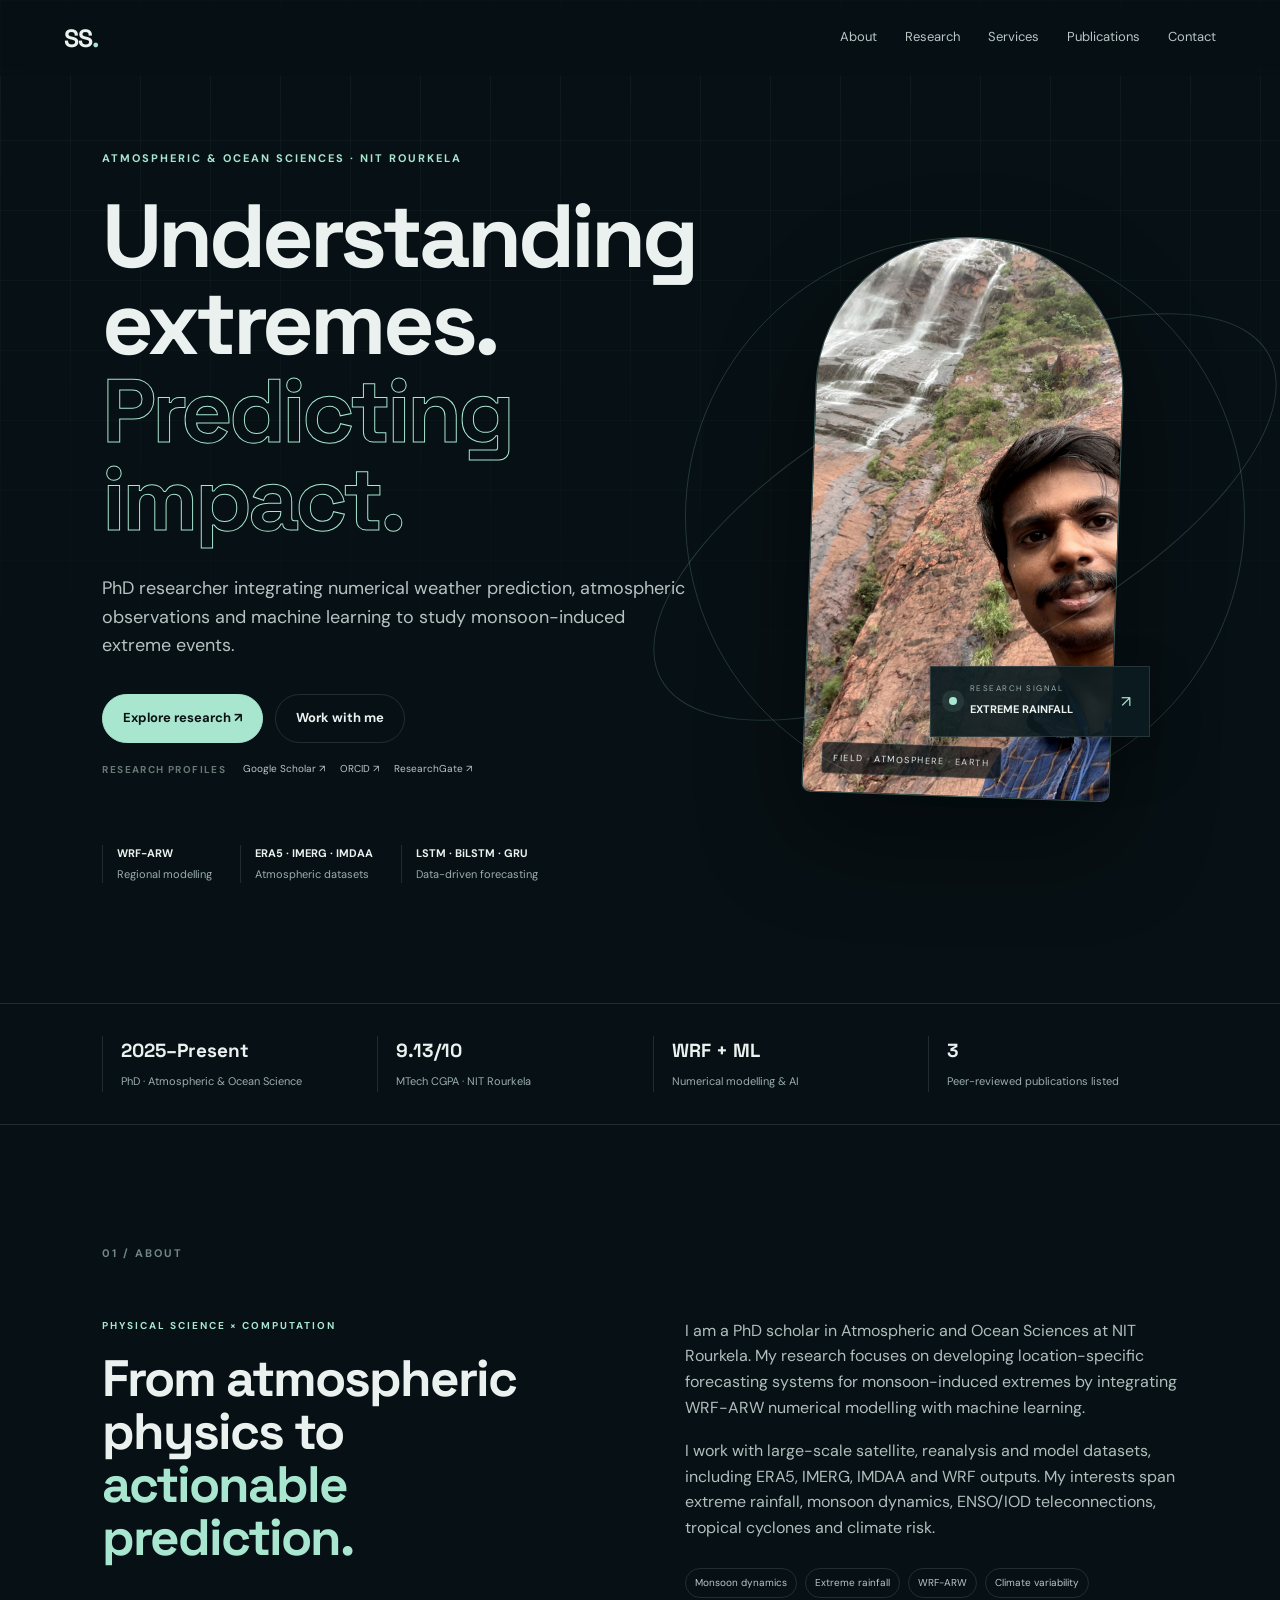
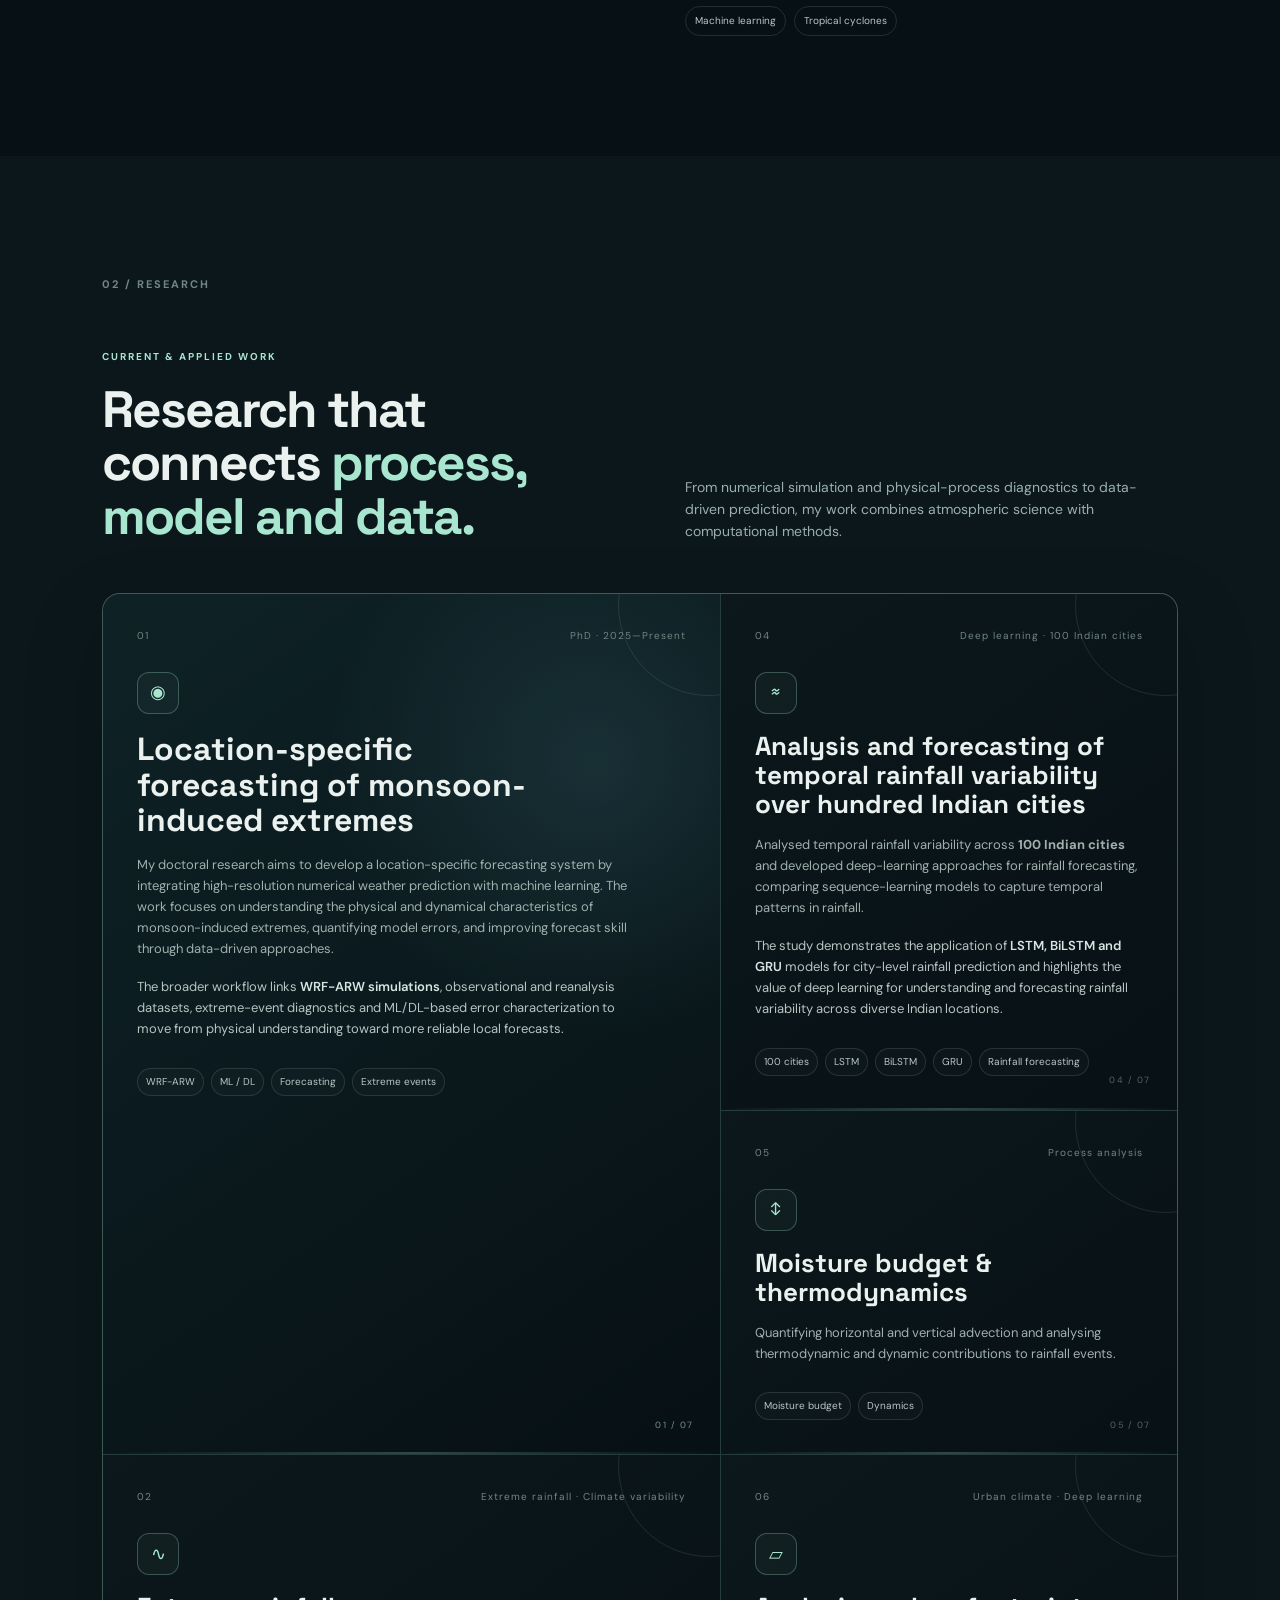
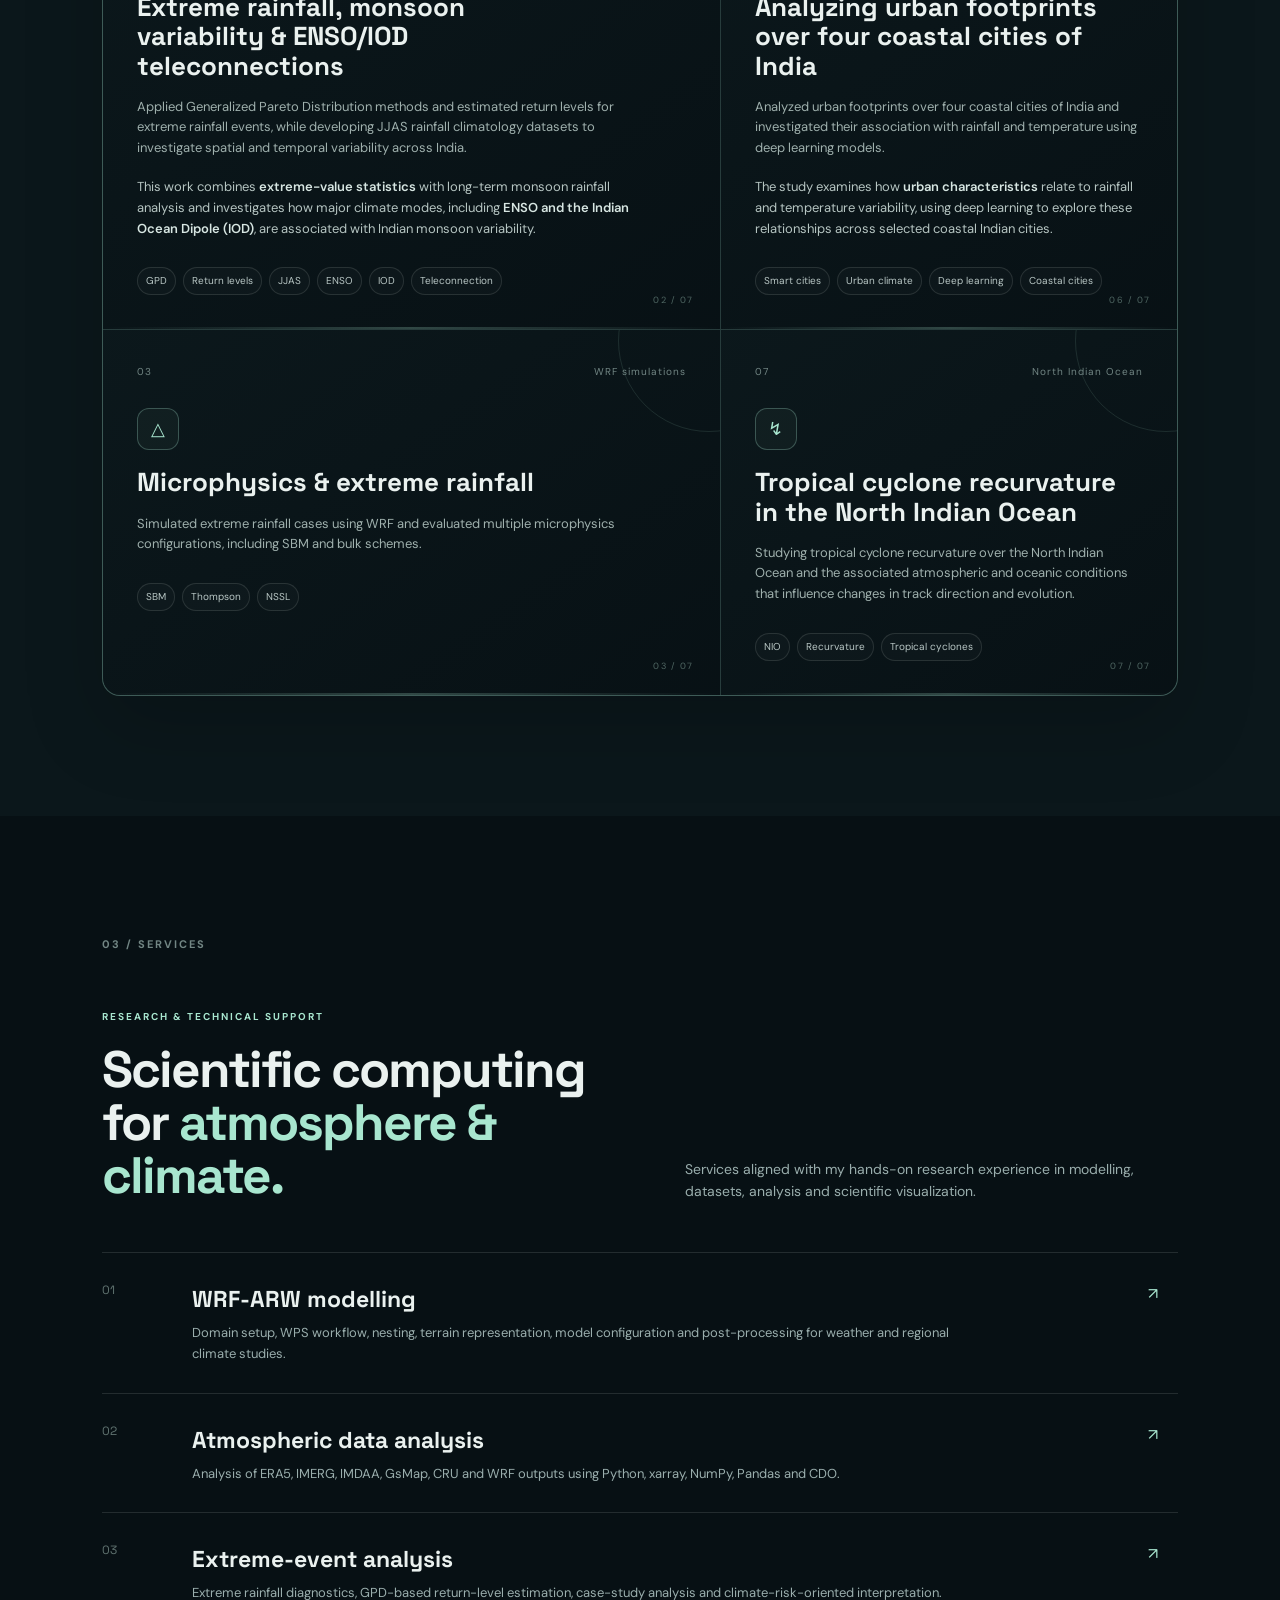
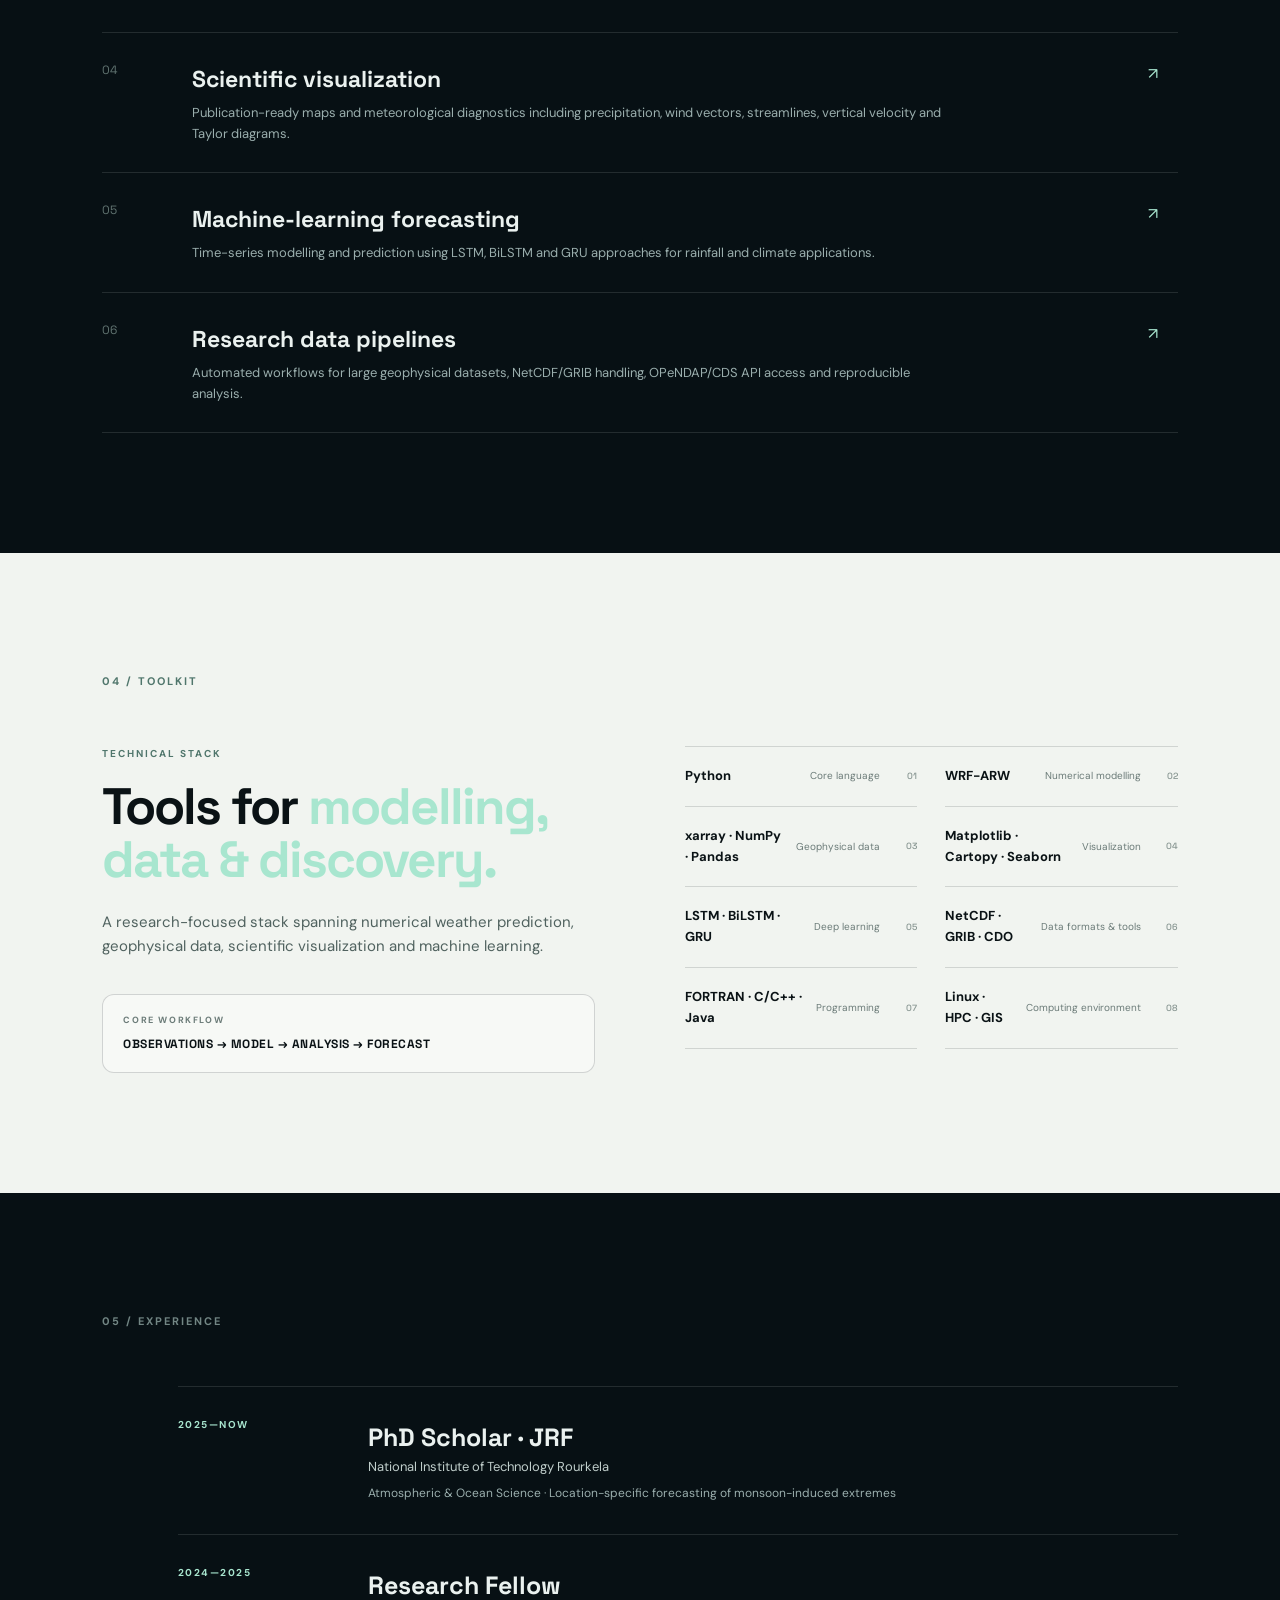
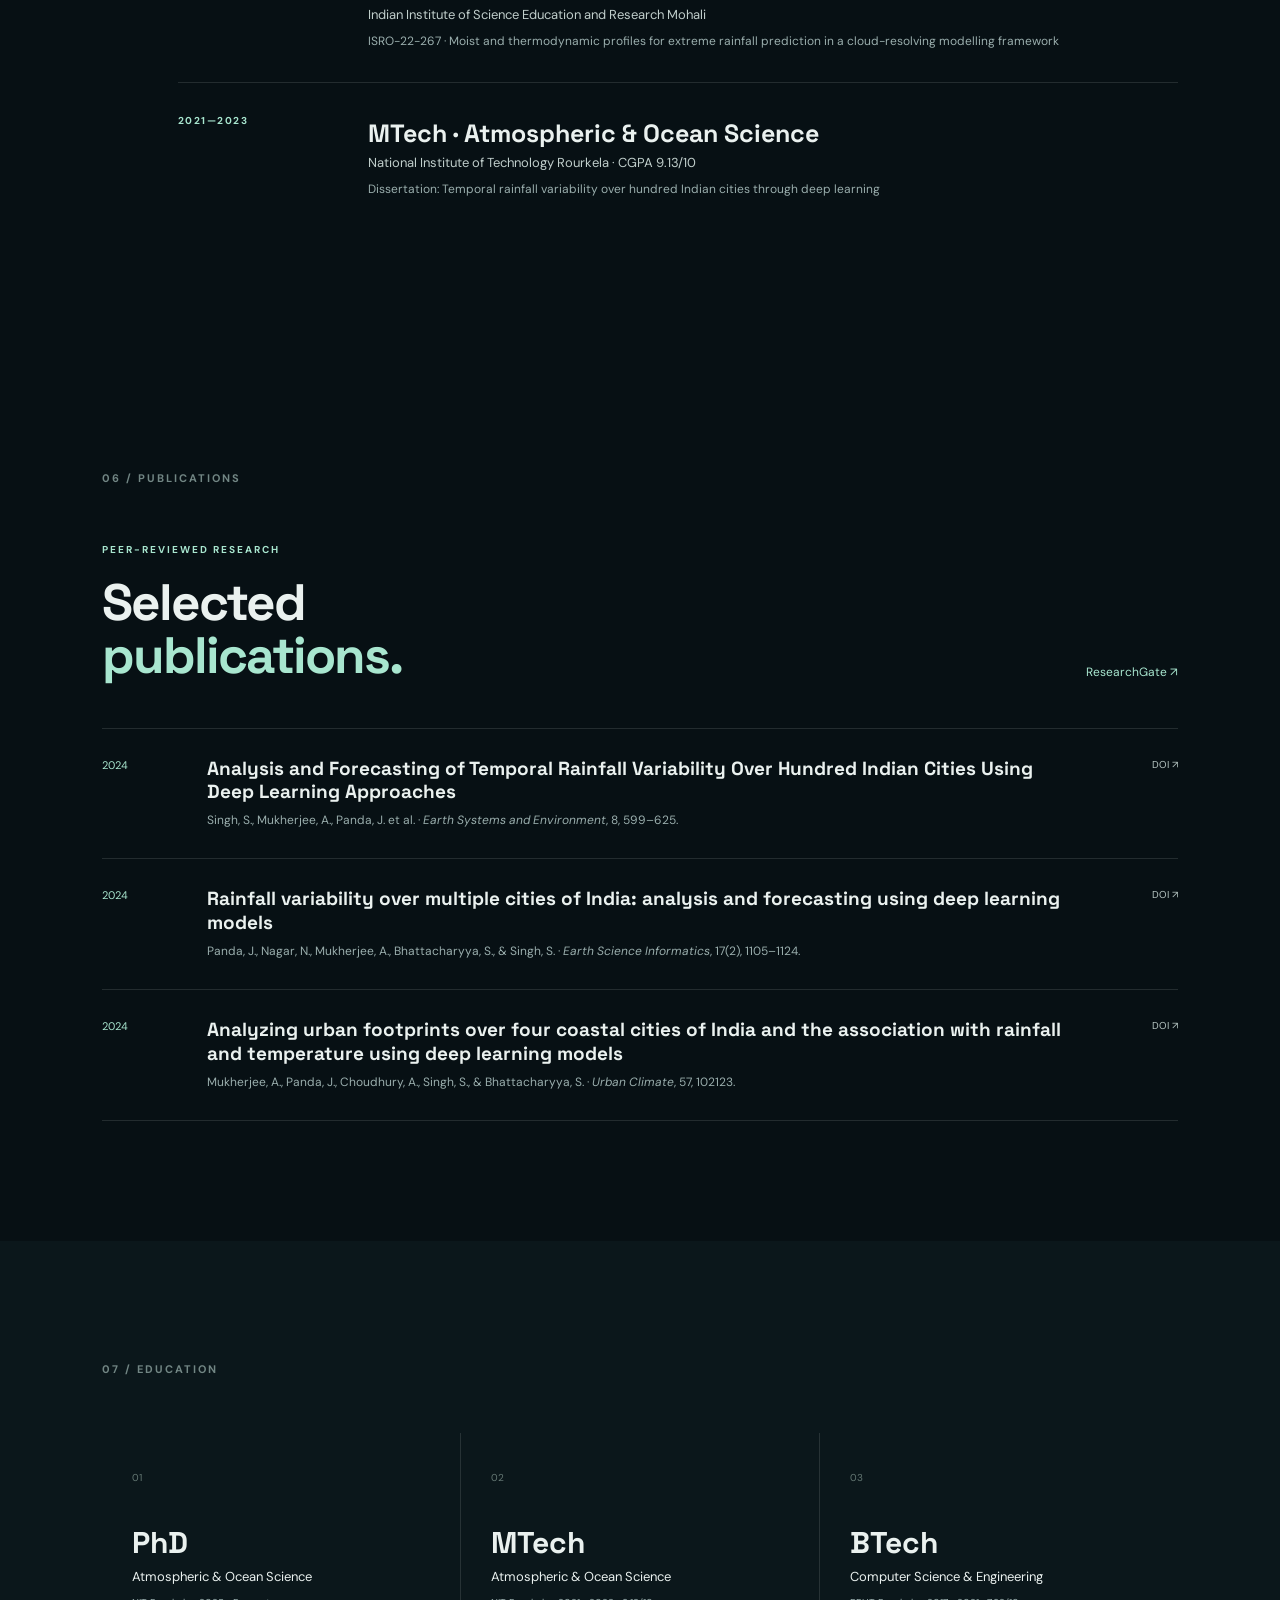
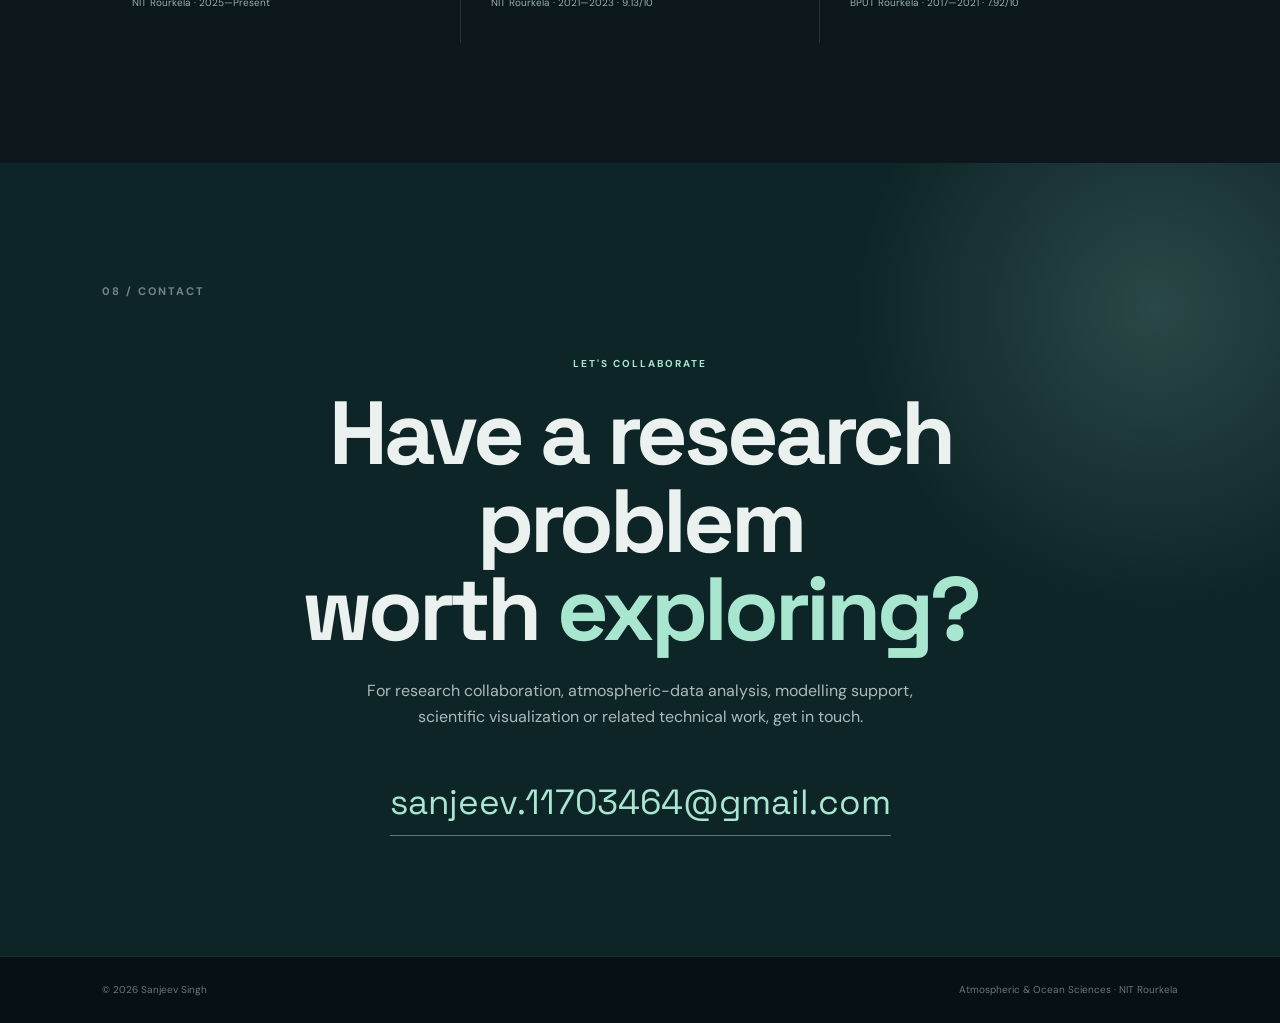
==== index.html @ cd214832 "Merge ENSO/IOD with rainfall research and add city rainfall study" ====
<!DOCTYPE html>
<html lang="en">
<head><meta charset="UTF-8"><meta name="viewport" content="width=device-width, initial-scale=1.0"><meta name="description" content="Sanjeev Singh — Atmospheric & Ocean Sciences researcher working on extreme rainfall, monsoon dynamics, WRF modelling, machine learning and climate risk."><title>Sanjeev Singh | Atmospheric & Ocean Sciences Researcher</title><link rel="preconnect" href="https://fonts.googleapis.com"><link rel="preconnect" href="https://fonts.gstatic.com" crossorigin><link href="https://fonts.googleapis.com/css2?family=DM+Sans:wght@400;500;600;700&family=Space+Grotesk:wght@500;600;700&display=swap" rel="stylesheet"><link rel="stylesheet" href="styles.css"></head>
<body><div class="progress" id="progress"></div><header class="site-header"><a class="brand" href="#home">SS<span>.</span></a><button class="menu-toggle" aria-label="Toggle navigation" aria-expanded="false">☰</button><nav class="nav" id="nav"><a href="#about">About</a><a href="#research">Research</a><a href="#services">Services</a><a href="#publications">Publications</a><a href="#contact">Contact</a></nav></header>
<main>
<section class="hero section" id="home"><div class="hero-grid"></div><div class="hero-copy reveal"><p class="eyebrow">ATMOSPHERIC & OCEAN SCIENCES · NIT ROURKELA</p><h1>Understanding extremes.<br><span>Predicting impact.</span></h1><p class="hero-text">PhD researcher integrating numerical weather prediction, atmospheric observations and machine learning to study monsoon-induced extreme events.</p><div class="hero-actions"><a class="btn primary" href="#research">Explore research <span>↗</span></a><a class="btn ghost" href="#contact">Work with me</a></div><div class="research-profiles"><span>RESEARCH PROFILES</span><a href="https://scholar.google.com/citations?user=5njnkWgAAAAJ&hl=en" target="_blank" rel="noopener">Google Scholar ↗</a><a href="https://orcid.org/0009-0000-6680-6531" target="_blank" rel="noopener">ORCID ↗</a><a href="https://www.researchgate.net/profile/Sanjeev-Singh-92" target="_blank" rel="noopener">ResearchGate ↗</a></div><div class="hero-meta"><div><strong>WRF-ARW</strong><span>Regional modelling</span></div><div><strong>ERA5 · IMERG · IMDAA</strong><span>Atmospheric datasets</span></div><div><strong>LSTM · BiLSTM · GRU</strong><span>Data-driven forecasting</span></div></div></div><div class="hero-visual reveal"><div class="photo-frame"><img src="assets/profile.jpg" alt="Sanjeev Singh outdoors near a waterfall"><div class="photo-tag">FIELD · ATMOSPHERE · EARTH</div></div><div class="orbit orbit-one"></div><div class="orbit orbit-two"></div><div class="weather-card"><span class="pulse"></span><div><small>RESEARCH SIGNAL</small><strong>EXTREME RAINFALL</strong></div><span class="arrow">↗</span></div></div></section>
<section class="stats section reveal" aria-label="Research profile"><div><strong>2025–Present</strong><span>PhD · Atmospheric & Ocean Science</span></div><div><strong>9.13/10</strong><span>MTech CGPA · NIT Rourkela</span></div><div><strong>WRF + ML</strong><span>Numerical modelling & AI</span></div><div><strong>3</strong><span>Peer-reviewed publications listed</span></div></section>
<section class="section about" id="about"><div class="section-label">01 / ABOUT</div><div class="two-col"><div><p class="kicker">PHYSICAL SCIENCE × COMPUTATION</p><h2>From atmospheric physics to <em>actionable prediction.</em></h2></div><div class="about-copy"><p>I am a PhD scholar in Atmospheric and Ocean Sciences at NIT Rourkela. My research focuses on developing location-specific forecasting systems for monsoon-induced extremes by integrating WRF-ARW numerical modelling with machine learning.</p><p>I work with large-scale satellite, reanalysis and model datasets, including ERA5, IMERG, IMDAA and WRF outputs. My interests span extreme rainfall, monsoon dynamics, ENSO/IOD teleconnections, tropical cyclones and climate risk.</p><div class="tag-cloud"><span>Monsoon dynamics</span><span>Extreme rainfall</span><span>WRF-ARW</span><span>Climate variability</span><span>Machine learning</span><span>Tropical cyclones</span></div></div></div></section>
<section class="section research" id="research"><div class="section-label">02 / RESEARCH</div><div class="section-head"><div><p class="kicker">CURRENT & APPLIED WORK</p><h2>Research that connects <em>process, model and data.</em></h2></div><p>From numerical simulation and physical-process diagnostics to data-driven prediction, my work combines atmospheric science with computational methods.</p></div><div class="research-grid">
<article class="research-card featured"><div class="card-top"><span>01</span><span>PhD · 2025—Present</span></div><div class="research-icon">◉</div><h3>Location-specific forecasting of monsoon-induced extremes</h3><p>My doctoral research aims to develop a location-specific forecasting system by integrating high-resolution numerical weather prediction with machine learning. The work focuses on understanding the physical and dynamical characteristics of monsoon-induced extremes, quantifying model errors, and improving forecast skill through data-driven approaches.</p><p class="research-detail">The broader workflow links <strong>WRF-ARW simulations</strong>, observational and reanalysis datasets, extreme-event diagnostics and ML/DL-based error characterization to move from physical understanding toward more reliable local forecasts.</p><div class="card-tags"><span>WRF-ARW</span><span>ML / DL</span><span>Forecasting</span><span>Extreme events</span></div><div class="card-index">01 / 07</div></article>
<article class="research-card"><div class="card-top"><span>02</span><span>Extreme rainfall · Climate variability</span></div><div class="research-icon">∿</div><h3>Extreme rainfall, monsoon variability & ENSO/IOD teleconnections</h3><p>Applied Generalized Pareto Distribution methods and estimated return levels for extreme rainfall events, while developing JJAS rainfall climatology datasets to investigate spatial and temporal variability across India.</p><p class="research-detail">This work combines <strong>extreme-value statistics</strong> with long-term monsoon rainfall analysis and investigates how major climate modes, including <strong>ENSO and the Indian Ocean Dipole (IOD)</strong>, are associated with Indian monsoon variability.</p><div class="card-tags"><span>GPD</span><span>Return levels</span><span>JJAS</span><span>ENSO</span><span>IOD</span><span>Teleconnection</span></div><div class="card-index">02 / 07</div></article>
<article class="research-card"><div class="card-top"><span>03</span><span>WRF simulations</span></div><div class="research-icon">△</div><h3>Microphysics & extreme rainfall</h3><p>Simulated extreme rainfall cases using WRF and evaluated multiple microphysics configurations, including SBM and bulk schemes.</p><div class="card-tags"><span>SBM</span><span>Thompson</span><span>NSSL</span></div><div class="card-index">03 / 07</div></article>
<article class="research-card"><div class="card-top"><span>04</span><span>Deep learning · 100 Indian cities</span></div><div class="research-icon">≈</div><h3>Analysis and forecasting of temporal rainfall variability over hundred Indian cities</h3><p>Analysed temporal rainfall variability across <strong>100 Indian cities</strong> and developed deep-learning approaches for rainfall forecasting, comparing sequence-learning models to capture temporal patterns in rainfall.</p><p class="research-detail">The study demonstrates the application of <strong>LSTM, BiLSTM and GRU</strong> models for city-level rainfall prediction and highlights the value of deep learning for understanding and forecasting rainfall variability across diverse Indian locations.</p><div class="card-tags"><span>100 cities</span><span>LSTM</span><span>BiLSTM</span><span>GRU</span><span>Rainfall forecasting</span></div><div class="card-index">04 / 07</div></article>
<article class="research-card"><div class="card-top"><span>05</span><span>Process analysis</span></div><div class="research-icon">↕</div><h3>Moisture budget & thermodynamics</h3><p>Quantifying horizontal and vertical advection and analysing thermodynamic and dynamic contributions to rainfall events.</p><div class="card-tags"><span>Moisture budget</span><span>Dynamics</span></div><div class="card-index">05 / 07</div></article>
<article class="research-card"><div class="card-top"><span>06</span><span>Urban climate · Deep learning</span></div><div class="research-icon">▱</div><h3>Analyzing urban footprints over four coastal cities of India</h3><p>Analyzed urban footprints over four coastal cities of India and investigated their association with rainfall and temperature using deep learning models.</p><p class="research-detail">The study examines how <strong>urban characteristics</strong> relate to rainfall and temperature variability, using deep learning to explore these relationships across selected coastal Indian cities.</p><div class="card-tags"><span>Smart cities</span><span>Urban climate</span><span>Deep learning</span><span>Coastal cities</span></div><div class="card-index">06 / 07</div></article>
<article class="research-card"><div class="card-top"><span>07</span><span>North Indian Ocean</span></div><div class="research-icon">↯</div><h3>Tropical cyclone recurvature in the North Indian Ocean</h3><p>Studying tropical cyclone recurvature over the North Indian Ocean and the associated atmospheric and oceanic conditions that influence changes in track direction and evolution.</p><div class="card-tags"><span>NIO</span><span>Recurvature</span><span>Tropical cyclones</span></div><div class="card-index">07 / 07</div></article>
</div></section>
<section class="section services" id="services"><div class="section-label">03 / SERVICES</div><div class="section-head"><div><p class="kicker">RESEARCH & TECHNICAL SUPPORT</p><h2>Scientific computing for <em>atmosphere & climate.</em></h2></div><p>Services aligned with my hands-on research experience in modelling, datasets, analysis and scientific visualization.</p></div><div class="service-list"><article><span>01</span><div><h3>WRF-ARW modelling</h3><p>Domain setup, WPS workflow, nesting, terrain representation, model configuration and post-processing for weather and regional climate studies.</p></div><b>↗</b></article><article><span>02</span><div><h3>Atmospheric data analysis</h3><p>Analysis of ERA5, IMERG, IMDAA, GsMap, CRU and WRF outputs using Python, xarray, NumPy, Pandas and CDO.</p></div><b>↗</b></article><article><span>03</span><div><h3>Extreme-event analysis</h3><p>Extreme rainfall diagnostics, GPD-based return-level estimation, case-study analysis and climate-risk-oriented interpretation.</p></div><b>↗</b></article><article><span>04</span><div><h3>Scientific visualization</h3><p>Publication-ready maps and meteorological diagnostics including precipitation, wind vectors, streamlines, vertical velocity and Taylor diagrams.</p></div><b>↗</b></article><article><span>05</span><div><h3>Machine-learning forecasting</h3><p>Time-series modelling and prediction using LSTM, BiLSTM and GRU approaches for rainfall and climate applications.</p></div><b>↗</b></article><article><span>06</span><div><h3>Research data pipelines</h3><p>Automated workflows for large geophysical datasets, NetCDF/GRIB handling, OPeNDAP/CDS API access and reproducible analysis.</p></div><b>↗</b></article></div></section>
<section class="section toolkit"><div class="section-label">04 / TOOLKIT</div><div class="toolkit-grid"><div><p class="kicker">TECHNICAL STACK</p><h2>Tools for <em>modelling, data & discovery.</em></h2><p class="toolkit-intro">A research-focused stack spanning numerical weather prediction, geophysical data, scientific visualization and machine learning.</p><div class="toolkit-note"><span>CORE WORKFLOW</span><strong>OBSERVATIONS → MODEL → ANALYSIS → FORECAST</strong></div></div><div class="skills"><div class="skill"><span>Python</span><small>Core language</small><b>01</b></div><div class="skill"><span>WRF-ARW</span><small>Numerical modelling</small><b>02</b></div><div class="skill"><span>xarray · NumPy · Pandas</span><small>Geophysical data</small><b>03</b></div><div class="skill"><span>Matplotlib · Cartopy · Seaborn</span><small>Visualization</small><b>04</b></div><div class="skill"><span>LSTM · BiLSTM · GRU</span><small>Deep learning</small><b>05</b></div><div class="skill"><span>NetCDF · GRIB · CDO</span><small>Data formats & tools</small><b>06</b></div><div class="skill"><span>FORTRAN · C/C++ · Java</span><small>Programming</small><b>07</b></div><div class="skill"><span>Linux · HPC · GIS</span><small>Computing environment</small><b>08</b></div></div></div></section>
<section class="section experience"><div class="section-label">05 / EXPERIENCE</div><div class="timeline"><div class="timeline-item"><span class="year">2025—NOW</span><div><h3>PhD Scholar · JRF</h3><p>National Institute of Technology Rourkela</p><small>Atmospheric & Ocean Science · Location-specific forecasting of monsoon-induced extremes</small></div></div><div class="timeline-item"><span class="year">2024—2025</span><div><h3>Research Fellow</h3><p>Indian Institute of Science Education and Research Mohali</p><small>ISRO-22-267 · Moist and thermodynamic profiles for extreme rainfall prediction in a cloud-resolving modelling framework</small></div></div><div class="timeline-item"><span class="year">2021—2023</span><div><h3>MTech · Atmospheric & Ocean Science</h3><p>National Institute of Technology Rourkela · CGPA 9.13/10</p><small>Dissertation: Temporal rainfall variability over hundred Indian cities through deep learning</small></div></div></div></section>
<section class="section publications" id="publications"><div class="section-label">06 / PUBLICATIONS</div><div class="pub-head"><div><p class="kicker">PEER-REVIEWED RESEARCH</p><h2>Selected <em>publications.</em></h2></div><a class="text-link" href="https://www.researchgate.net/profile/Sanjeev-Singh-92" target="_blank" rel="noopener">ResearchGate ↗</a></div><div class="pub-list"><article class="pub"><span>2024</span><div><h3>Analysis and Forecasting of Temporal Rainfall Variability Over Hundred Indian Cities Using Deep Learning Approaches</h3><p>Singh, S., Mukherjee, A., Panda, J. et al. · <i>Earth Systems and Environment</i>, 8, 599–625.</p></div><a href="https://doi.org/10.1007/s41748-024-00396-y" target="_blank" rel="noopener">DOI ↗</a></article><article class="pub"><span>2024</span><div><h3>Rainfall variability over multiple cities of India: analysis and forecasting using deep learning models</h3><p>Panda, J., Nagar, N., Mukherjee, A., Bhattacharyya, S., & Singh, S. · <i>Earth Science Informatics</i>, 17(2), 1105–1124.</p></div><a href="https://doi.org/10.1007/s12145-024-01238-1" target="_blank" rel="noopener">DOI ↗</a></article><article class="pub"><span>2024</span><div><h3>Analyzing urban footprints over four coastal cities of India and the association with rainfall and temperature using deep learning models</h3><p>Mukherjee, A., Panda, J., Choudhury, A., Singh, S., & Bhattacharyya, S. · <i>Urban Climate</i>, 57, 102123.</p></div><a href="https://doi.org/10.1016/j.uclim.2024.102123" target="_blank" rel="noopener">DOI ↗</a></article></div></section>
<section class="section education"><div class="section-label">07 / EDUCATION</div><div class="edu-grid"><div><span>01</span><h3>PhD</h3><p>Atmospheric & Ocean Science</p><small>NIT Rourkela · 2025—Present</small></div><div><span>02</span><h3>MTech</h3><p>Atmospheric & Ocean Science</p><small>NIT Rourkela · 2021—2023 · 9.13/10</small></div><div><span>03</span><h3>BTech</h3><p>Computer Science & Engineering</p><small>BPUT Rourkela · 2017—2021 · 7.92/10</small></div></div></section>
<section class="contact section" id="contact"><div class="contact-glow"></div><div class="section-label">08 / CONTACT</div><div class="contact-inner"><p class="kicker">LET'S COLLABORATE</p><h2>Have a research problem<br>worth <em>exploring?</em></h2><p>For research collaboration, atmospheric-data analysis, modelling support, scientific visualization or related technical work, get in touch.</p><a class="email" href="mailto:sanjeev.11703464@gmail.com">sanjeev.11703464@gmail.com</a></div></section>
</main><footer><span>© <span id="year"></span> Sanjeev Singh</span><span>Atmospheric & Ocean Sciences · NIT Rourkela</span></footer><script src="script.js"></script></body></html>
---- styles.css ----
*{box-sizing:border-box;margin:0;padding:0}:root{--bg:#071014;--bg2:#0b171b;--ink:#eaf1ef;--muted:#9aaead;--line:rgba(234,241,239,.12);--accent:#a8e6cf;--accent2:#75c7d7;--paper:#f1f4f0;--dark:#0a1215}html{scroll-behavior:smooth}body{font-family:"DM Sans",sans-serif;background:var(--bg);color:var(--ink);line-height:1.6;overflow-x:hidden}a{color:inherit;text-decoration:none}.progress{position:fixed;z-index:1000;top:0;left:0;height:3px;width:0;background:linear-gradient(90deg,var(--accent),var(--accent2))}.site-header{height:76px;position:fixed;z-index:100;top:0;left:0;right:0;display:flex;align-items:center;justify-content:space-between;padding:0 5vw;border-bottom:1px solid transparent;background:rgba(7,16,20,.6);backdrop-filter:blur(18px)}.brand{font-family:"Space Grotesk";font-weight:700;font-size:25px;letter-spacing:-1px}.brand span{color:var(--accent)}.nav{display:flex;gap:28px;font-size:13px;color:#b9c7c5}.nav a{transition:.2s}.nav a:hover{color:var(--accent)}.menu-toggle{display:none;background:none;border:0;color:var(--ink);font-size:25px}.section{padding:120px 8vw;position:relative}.hero{min-height:100vh;padding-top:150px;display:grid;grid-template-columns:1.05fr .95fr;align-items:center;gap:6vw;overflow:hidden}.hero-grid{position:absolute;inset:0;background-image:linear-gradient(rgba(168,230,207,.05) 1px,transparent 1px),linear-gradient(90deg,rgba(168,230,207,.05) 1px,transparent 1px);background-size:70px 70px;mask-image:linear-gradient(to bottom,black,transparent 85%);pointer-events:none}.hero-copy{position:relative;z-index:2}.eyebrow,.kicker,.section-label{font-size:11px;letter-spacing:2px;font-weight:700;color:var(--accent)}.eyebrow{margin-bottom:25px}.hero h1{font-family:"Space Grotesk";font-size:clamp(50px,7vw,96px);line-height:.98;letter-spacing:-4px;max-width:900px}.hero h1 span{color:transparent;-webkit-text-stroke:1px var(--accent)}.hero-text{font-size:18px;color:#b5c3c1;max-width:650px;margin:30px 0 34px}.hero-actions{display:flex;gap:12px;flex-wrap:wrap}.btn{padding:13px 20px;border:1px solid var(--line);border-radius:999px;font-weight:700;font-size:13px;transition:transform .2s ease,box-shadow .2s ease,border-color .2s ease}.btn.primary{background:var(--accent);color:var(--dark);border-color:var(--accent)}.btn:hover{transform:translateY(-2px)}.btn.primary:hover{box-shadow:0 10px 30px rgba(168,230,207,.18)}.btn.ghost:hover{border-color:var(--accent);color:var(--accent)}.hero-meta{display:flex;gap:28px;margin-top:65px;flex-wrap:wrap}.hero-meta div{border-left:1px solid var(--line);padding-left:14px}.hero-meta strong,.hero-meta span{display:block}.hero-meta strong{font-size:11px}.hero-meta span{font-size:11px;color:var(--muted);margin-top:3px}.hero-visual{position:relative;min-height:600px;display:flex;align-items:center;justify-content:center}.photo-frame{width:min(430px,80%);height:560px;position:relative;overflow:hidden;border-radius:210px 210px 12px 12px;border:1px solid rgba(168,230,207,.35);box-shadow:0 40px 100px rgba(0,0,0,.4);transform:rotate(2deg);transition:transform .5s ease,box-shadow .5s ease}.photo-frame:hover{transform:rotate(0deg) translateY(-6px);box-shadow:0 50px 120px rgba(0,0,0,.5)}.photo-frame img{width:100%;height:100%;object-fit:cover;object-position:55% center;filter:saturate(.82) contrast(1.05)}.photo-tag{position:absolute;bottom:18px;left:18px;background:rgba(7,16,20,.72);border:1px solid rgba(255,255,255,.14);padding:8px 11px;border-radius:4px;font-size:9px;letter-spacing:1.5px}.orbit{position:absolute;border:1px solid rgba(168,230,207,.18);border-radius:50%;pointer-events:none}.orbit-one{width:560px;height:560px}.orbit-two{width:690px;height:280px;transform:rotate(-28deg)}.weather-card{position:absolute;bottom:80px;right:2%;background:rgba(12,28,32,.92);border:1px solid var(--line);padding:15px 18px;display:flex;align-items:center;gap:13px;min-width:220px;box-shadow:0 20px 50px rgba(0,0,0,.3);transition:transform .3s ease,border-color .3s ease}.weather-card:hover{transform:translateY(-4px);border-color:rgba(168,230,207,.35)}.weather-card small{display:block;color:var(--muted);font-size:8px;letter-spacing:1.5px}.weather-card strong{font-size:11px}.arrow{color:var(--accent);margin-left:auto}.pulse{width:8px;height:8px;background:var(--accent);border-radius:50%;box-shadow:0 0 0 7px rgba(168,230,207,.1)}.research-profiles{display:flex;align-items:center;gap:15px;flex-wrap:wrap;margin-top:18px;font-size:10px}.research-profiles>span{color:#657874;letter-spacing:1.4px;font-weight:700;margin-right:2px}.research-profiles a{color:#b9c7c5;border-bottom:1px solid transparent;padding-bottom:2px;transition:color .2s,border-color .2s}.research-profiles a:hover{color:var(--accent);border-color:rgba(168,230,207,.4)}.stats{padding-top:32px;padding-bottom:32px;border-top:1px solid var(--line);border-bottom:1px solid var(--line);display:grid;grid-template-columns:repeat(4,1fr);gap:25px}.stats div{border-left:1px solid var(--line);padding-left:18px}.stats strong{font-family:"Space Grotesk";font-size:19px;display:block}.stats span{font-size:11px;color:var(--muted)}.section-label{margin-bottom:55px;color:#728684}.two-col,.section-head,.toolkit-grid,.pub-head{display:grid;grid-template-columns:1fr 1fr;gap:7vw}.kicker{margin-bottom:18px;font-size:10px}.about h2,.section-head h2,.toolkit h2,.pub-head h2{font-family:"Space Grotesk";font-size:clamp(34px,4vw,58px);line-height:1.04;letter-spacing:-2px}.about h2 em,.section-head h2 em,.toolkit h2 em,.pub-head h2 em,.contact h2 em{font-style:normal;color:var(--accent)}.about-copy{color:#afbfbc;font-size:16px}.about-copy p+p{margin-top:18px}.tag-cloud{display:flex;gap:8px;flex-wrap:wrap;margin-top:28px}.tag-cloud span,.card-tags span{border:1px solid var(--line);padding:6px 9px;border-radius:999px;font-size:10px;color:#b9c7c5}.research{background:var(--bg2)}.section-head{align-items:end;margin-bottom:50px}.section-head>p{color:var(--muted);max-width:470px;font-size:14px}.research-grid{display:grid;grid-template-columns:1.15fr .85fr;grid-template-rows:repeat(4,minmax(300px,auto));grid-auto-flow:column;gap:1px;background:rgba(168,230,207,.18);border:1px solid rgba(168,230,207,.18);border-radius:18px;overflow:hidden;box-shadow:0 30px 80px rgba(0,0,0,.18)}.research-card{position:relative;background:linear-gradient(145deg,rgba(11,23,27,.98),rgba(7,16,20,.98));padding:34px;min-height:300px;overflow:hidden;transition:transform .35s ease,background .35s ease,box-shadow .35s ease}.research-card::before{content:"";position:absolute;width:180px;height:180px;right:-80px;top:-80px;border:1px solid rgba(168,230,207,.12);border-radius:50%;transition:transform .5s ease,border-color .35s ease}.research-card::after{content:"";position:absolute;inset:auto 0 0 0;height:2px;background:linear-gradient(90deg,transparent,var(--accent),transparent);opacity:.25;transition:opacity .35s ease}.research-card:hover{transform:translateY(-6px);background:linear-gradient(145deg,#10262a,#0b191d);box-shadow:0 25px 60px rgba(0,0,0,.28)}.research-card:hover::before{transform:scale(1.45);border-color:rgba(168,230,207,.25)}.research-card:hover::after{opacity:.7}.research-card.featured{grid-row:span 2;min-height:100%;background:radial-gradient(circle at 80% 20%,rgba(117,199,215,.12),transparent 32%),linear-gradient(145deg,#0e2226,#071014)}.card-top{display:flex;justify-content:space-between;color:#728684;font-size:10px;letter-spacing:1px;position:relative;z-index:2}.research-icon{margin-top:28px;width:42px;height:42px;border:1px solid rgba(168,230,207,.28);border-radius:12px;display:grid;place-items:center;color:var(--accent);font-family:"Space Grotesk";font-size:18px;background:rgba(168,230,207,.04);position:relative;z-index:2}.research-card h3{font-family:"Space Grotesk";font-size:26px;line-height:1.12;margin:18px 0 16px;max-width:450px;position:relative;z-index:2}.research-card.featured h3{font-size:32px}.research-card p{color:#9fb0ad;font-size:13px;max-width:500px;position:relative;z-index:2}.research-card .research-detail{margin-top:18px;color:#b6c5c2}.research-card .research-detail strong{color:#d7e6e2;font-weight:600}.card-tags{display:flex;gap:7px;flex-wrap:wrap;margin-top:28px;position:relative;z-index:2}.card-tags span{padding:5px 8px;background:rgba(255,255,255,.02)}.card-index{position:absolute;right:26px;bottom:22px;color:#506763;font-size:9px;letter-spacing:1.5px}.research-card.featured .card-index{color:#6f938b}.service-list{border-top:1px solid var(--line)}.service-list article{display:grid;grid-template-columns:70px 1fr 30px;gap:20px;padding:28px 0;border-bottom:1px solid var(--line);align-items:start;transition:.25s}.service-list article:hover{padding-left:12px}.service-list article>span{font-family:"Space Grotesk";color:#617471;font-size:12px}.service-list h3{font-family:"Space Grotesk";font-size:23px}.service-list p{color:var(--muted);font-size:13px;max-width:760px;margin-top:5px}.service-list b{color:var(--accent);font-weight:400}.toolkit{background:var(--paper);color:var(--dark)}.toolkit .section-label,.toolkit .kicker{color:#50766c}.toolkit-grid{align-items:start}.toolkit-intro{max-width:520px;margin-top:24px;color:#50625f;font-size:15px}.toolkit-note{margin-top:36px;border:1px solid rgba(10,18,21,.16);padding:18px 20px;border-radius:12px;background:rgba(255,255,255,.42);max-width:520px}.toolkit-note span{display:block;color:#6b7b78;font-size:9px;letter-spacing:1.6px;font-weight:700}.toolkit-note strong{display:block;margin-top:7px;font-family:"Space Grotesk";font-size:12px;letter-spacing:.5px}.skills{display:grid;grid-template-columns:1fr 1fr;gap:0 28px;border-top:1px solid rgba(10,18,21,.14)}.skill{position:relative;padding:19px 0;border-bottom:1px solid rgba(10,18,21,.14);display:grid;grid-template-columns:1fr auto 25px;align-items:center;gap:12px;transition:padding .25s ease,background .25s ease}.skill:hover{padding-left:10px;padding-right:6px;background:rgba(10,18,21,.04)}.skill span{font-weight:700;font-size:13px}.skill small{color:#6b7b78;font-size:10px}.skill b{font-family:"Space Grotesk";font-size:9px;color:#879591;font-weight:500;text-align:right}.skill::before{content:"";position:absolute;left:0;bottom:-1px;width:0;height:1px;background:#50766c;transition:width .35s ease}.skill:hover::before{width:55%}.experience{background:var(--bg)}.timeline{max-width:1000px;margin-left:auto}.timeline-item{display:grid;grid-template-columns:160px 1fr;gap:30px;border-top:1px solid var(--line);padding:30px 0}.year{color:var(--accent);font-size:10px;letter-spacing:1.5px;font-weight:700}.timeline-item h3{font-family:"Space Grotesk";font-size:25px}.timeline-item p{font-size:13px;color:#c0cecb}.timeline-item small{display:block;color:var(--muted);font-size:12px;margin-top:7px}.pub-head{align-items:end;margin-bottom:45px}.text-link{justify-self:end;color:var(--accent);font-size:12px}.pub-list{border-top:1px solid var(--line)}.pub{display:grid;grid-template-columns:80px 1fr 70px;gap:25px;padding:28px 0;border-bottom:1px solid var(--line);align-items:start;transition:padding .25s ease,background .25s ease}.pub:hover{padding-left:10px;background:rgba(168,230,207,.025)}.pub>span{color:var(--accent);font-size:11px}.pub h3{font-family:"Space Grotesk";font-size:19px;line-height:1.25}.pub p{font-size:12px;color:var(--muted);margin-top:7px}.pub>a{font-size:10px;color:#b8c7c4;text-align:right}.pub>a:hover{color:var(--accent)}.education{background:var(--bg2)}.edu-grid{display:grid;grid-template-columns:repeat(3,1fr);gap:1px;background:var(--line)}.edu-grid>div{background:var(--bg2);padding:30px;min-height:200px;transition:background .25s ease}.edu-grid>div:hover{background:#102126}.edu-grid span{color:#657874;font-size:10px}.edu-grid h3{font-family:"Space Grotesk";font-size:30px;margin-top:30px}.edu-grid p{font-size:13px}.edu-grid small{color:var(--muted);font-size:10px}.contact{background:#0e2528;min-height:650px;display:flex;flex-direction:column;overflow:hidden}.contact-glow{position:absolute;width:650px;height:650px;border-radius:50%;right:-200px;top:-180px;background:radial-gradient(circle,rgba(168,230,207,.18),transparent 65%);pointer-events:none}.contact-inner{max-width:850px;margin:auto;text-align:center;position:relative}.contact h2{font-family:"Space Grotesk";font-size:clamp(48px,7vw,90px);line-height:.98;letter-spacing:-4px}.contact-inner>p:not(.kicker){color:#aabbb8;max-width:600px;margin:25px auto}.email{display:inline-block;font-family:"Space Grotesk";font-size:clamp(20px,3vw,35px);border-bottom:1px solid rgba(168,230,207,.45);padding-bottom:5px;color:var(--accent);margin-top:20px}footer{padding:25px 8vw;display:flex;justify-content:space-between;border-top:1px solid var(--line);color:#657874;font-size:10px}@media(max-width:900px){.hero{grid-template-columns:1fr;padding-top:120px}.hero-visual{min-height:520px}.research-grid{grid-template-columns:1fr;grid-template-rows:none;grid-auto-flow:row}.research-card.featured{grid-row:span 1}.two-col,.section-head,.toolkit-grid,.pub-head{grid-template-columns:1fr;gap:35px}.stats{grid-template-columns:1fr 1fr}.edu-grid{grid-template-columns:1fr}.skills{grid-template-columns:1fr}.pub{grid-template-columns:60px 1fr}.pub>a{grid-column:2;text-align:left}.nav{display:none}.menu-toggle{display:block}.nav.open{display:flex;position:absolute;top:76px;left:0;right:0;padding:20px 8vw;flex-direction:column;background:rgba(7,16,20,.97);border-bottom:1px solid var(--line)}}@media(max-width:600px){.section{padding:90px 6vw}.hero h1{font-size:48px;letter-spacing:-2.5px}.hero-meta{margin-top:40px;gap:18px}.hero-visual{min-height:430px}.photo-frame{height:420px;width:75%}.orbit-one{width:430px;height:430px}.orbit-two{width:500px;height:220px}.weather-card{bottom:25px;right:0}.stats{grid-template-columns:1fr 1fr;gap:16px}.stats div{padding-left:12px}.research-card{padding:25px}.research-card.featured h3{font-size:27px}.timeline-item{grid-template-columns:1fr;gap:8px}.contact h2{letter-spacing:-2px}footer{flex-direction:column;gap:8px}}
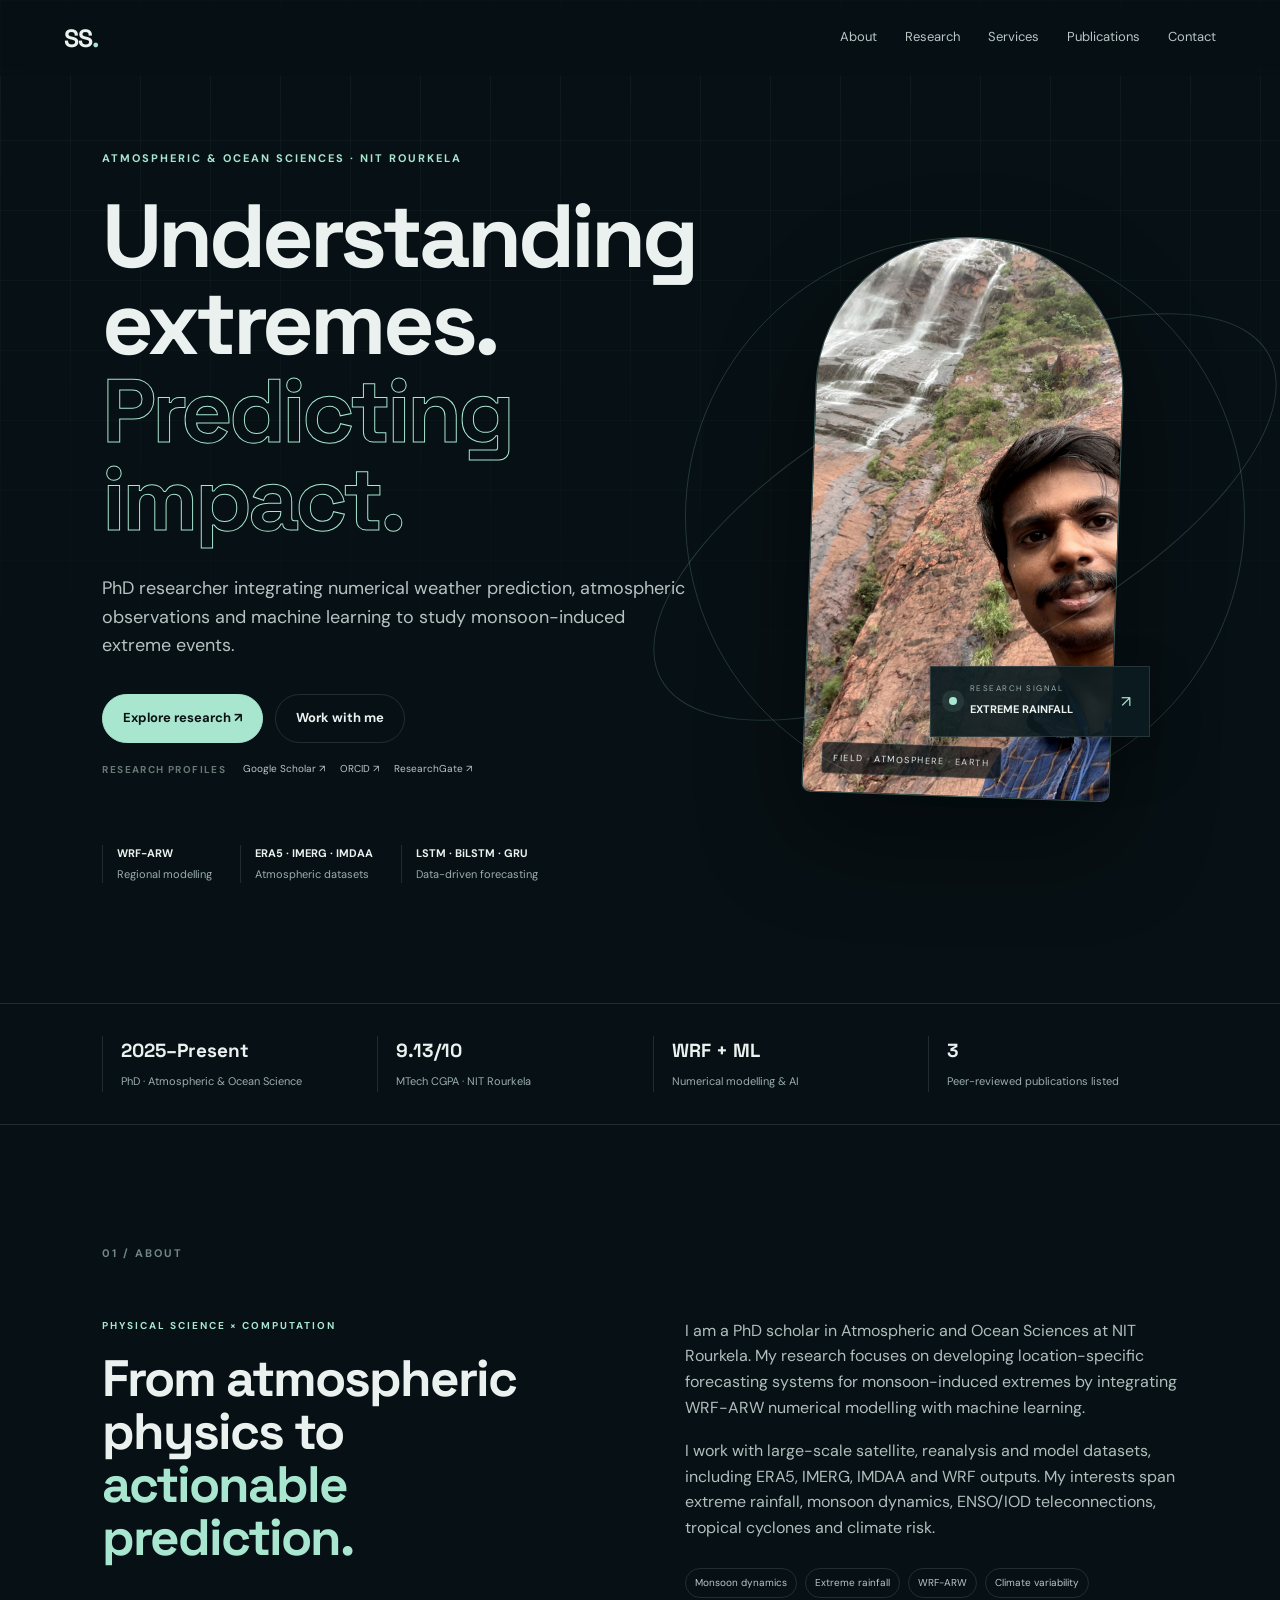
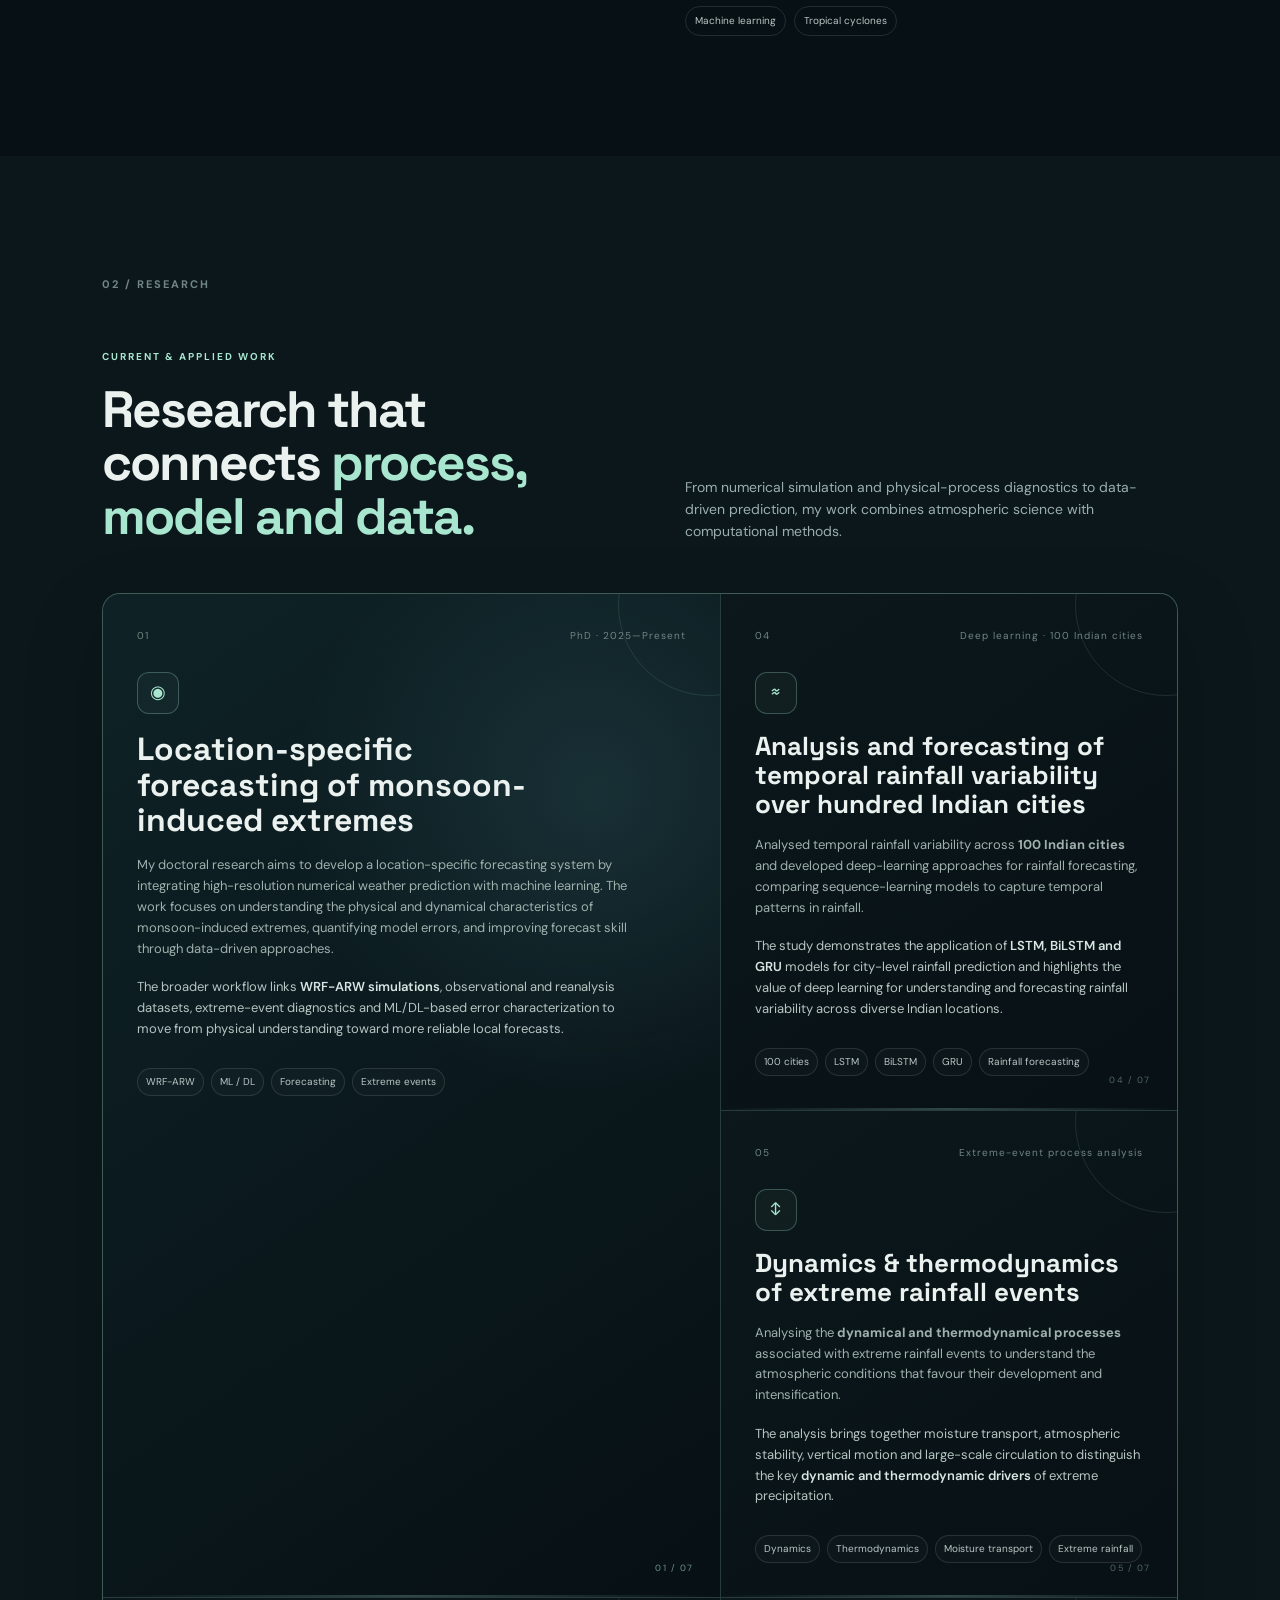
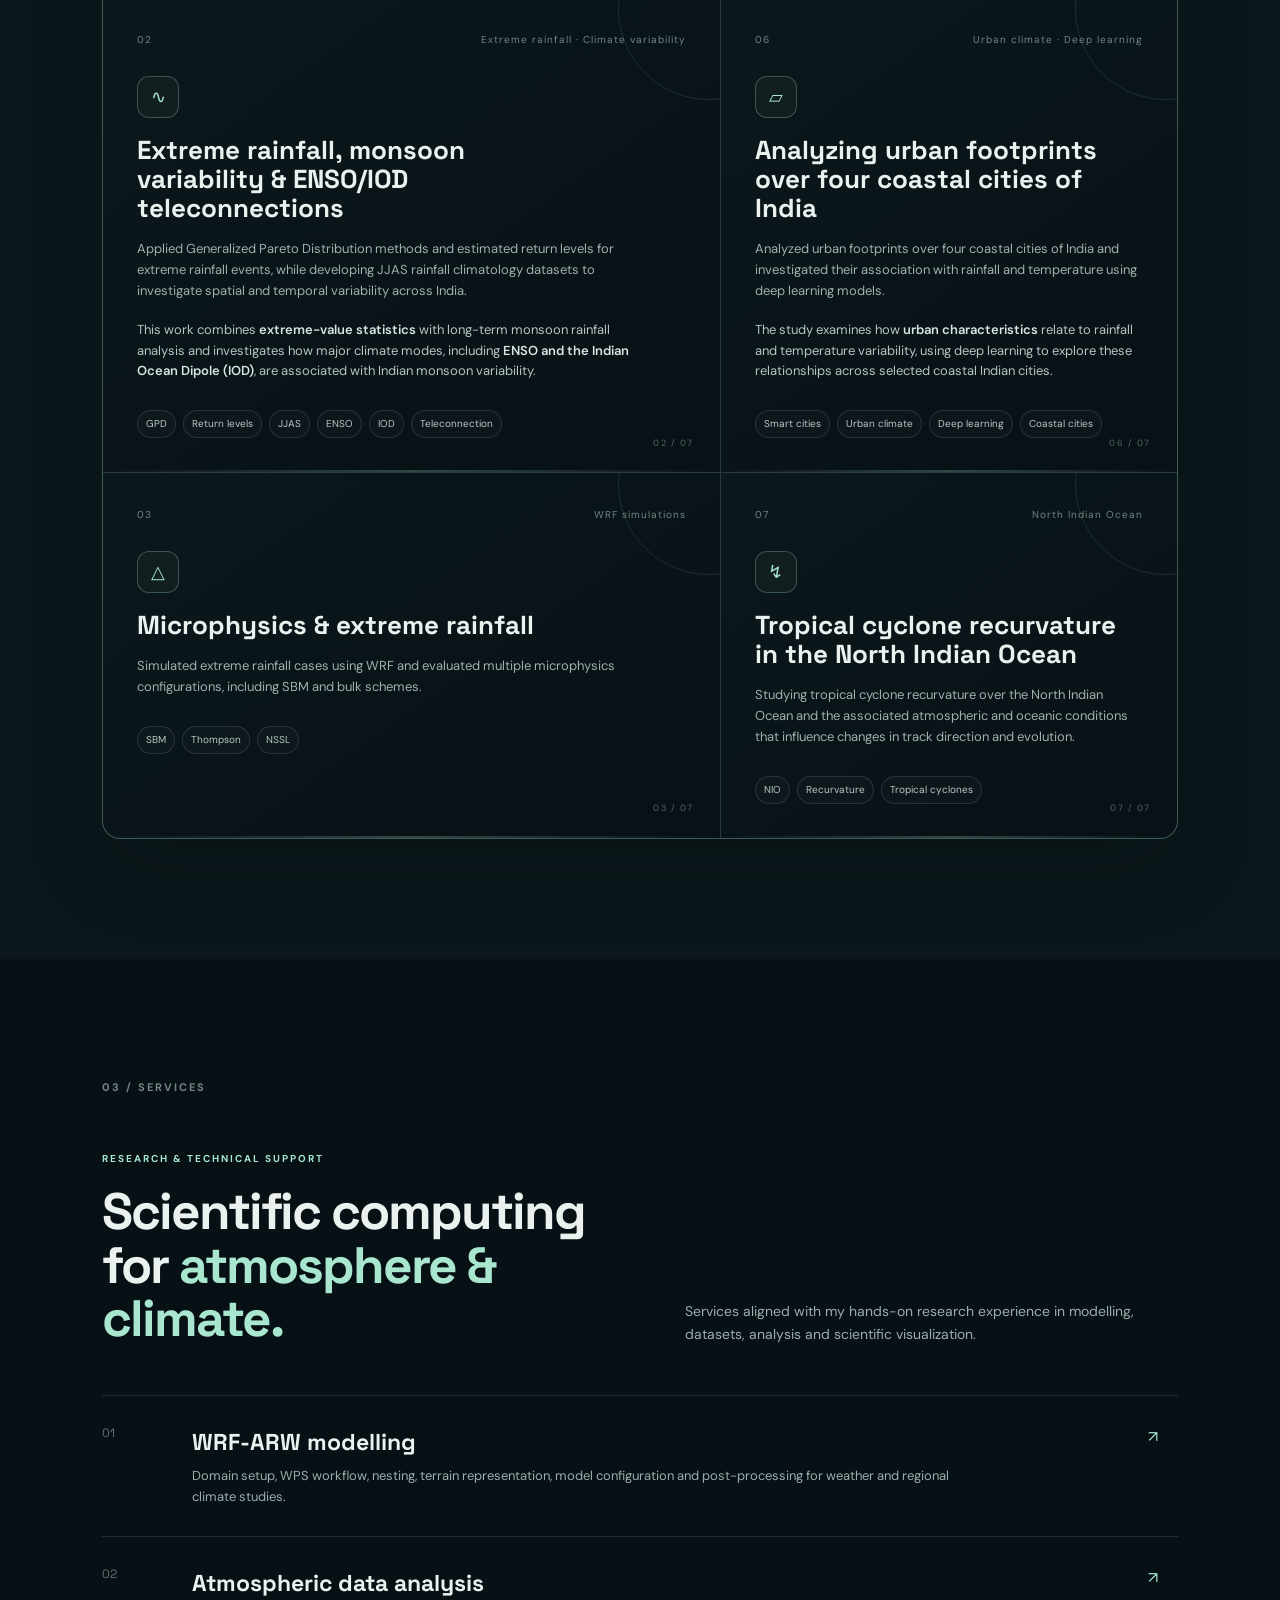
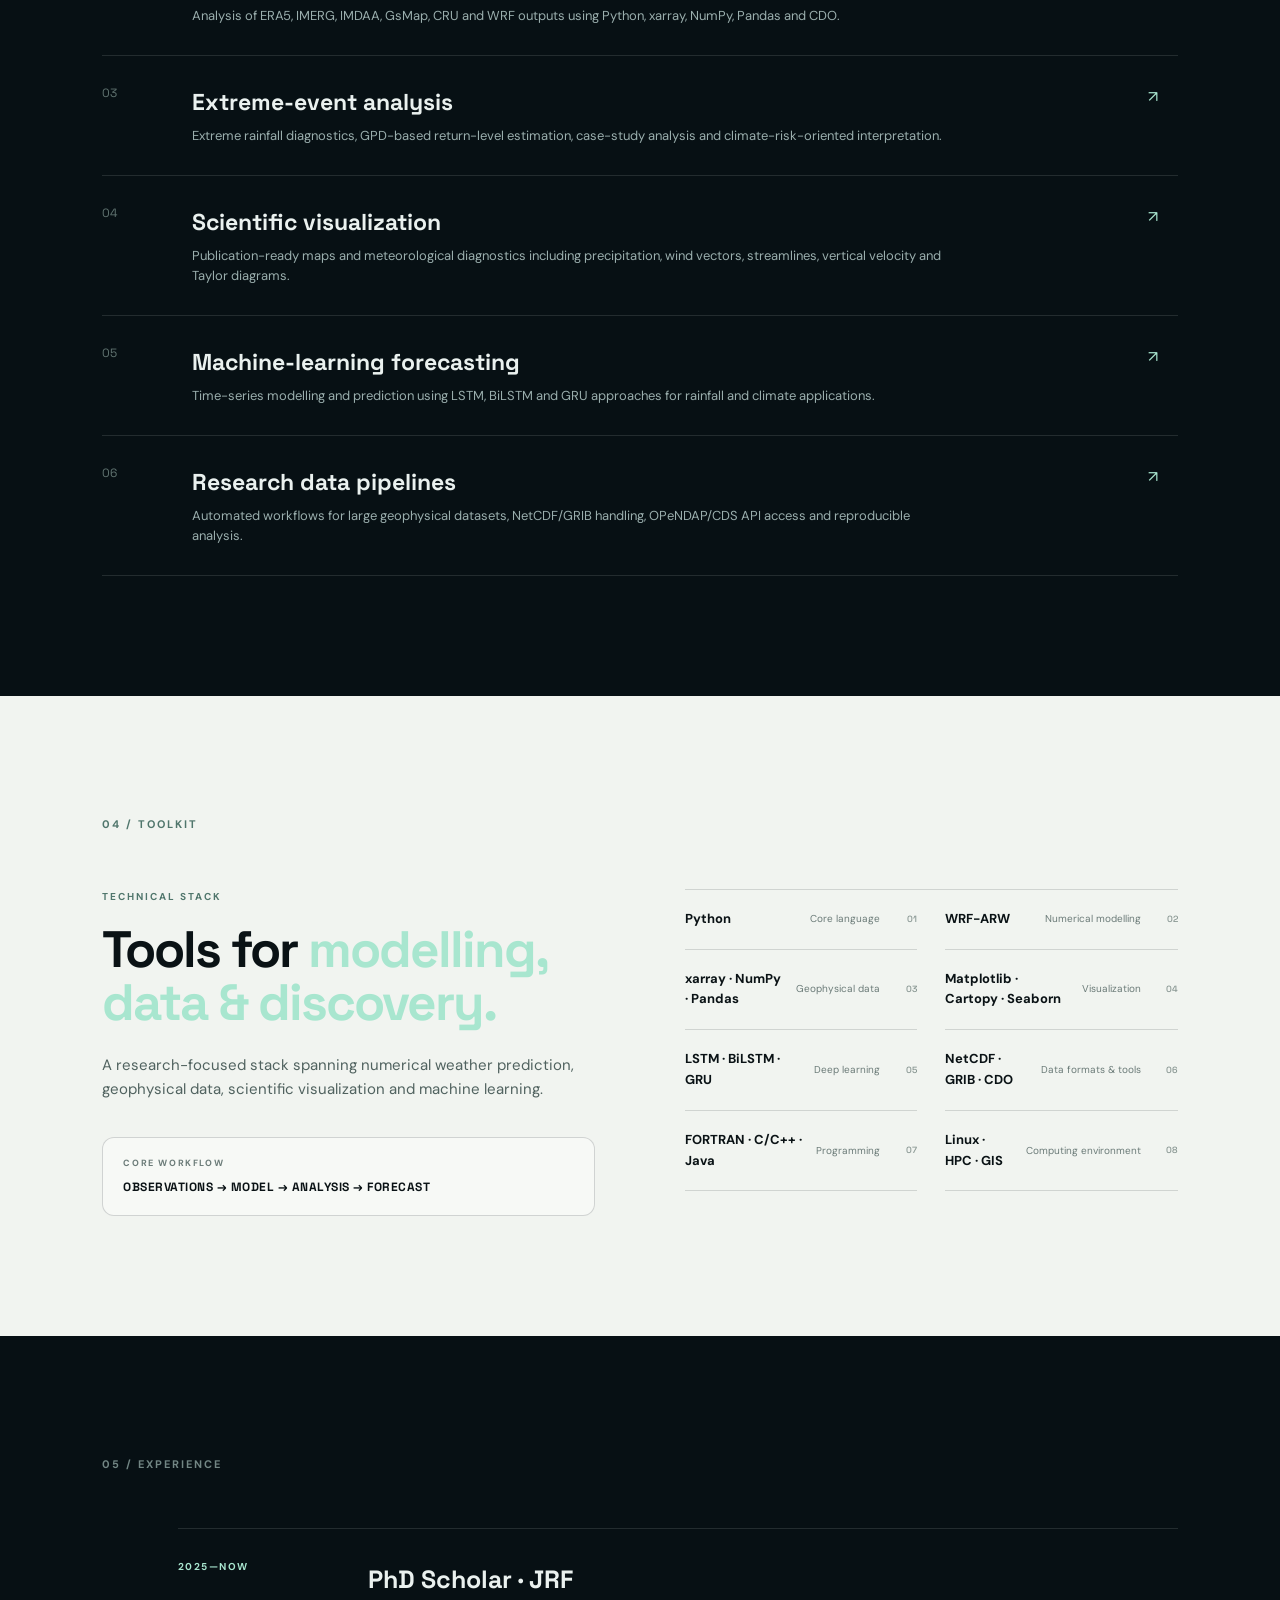
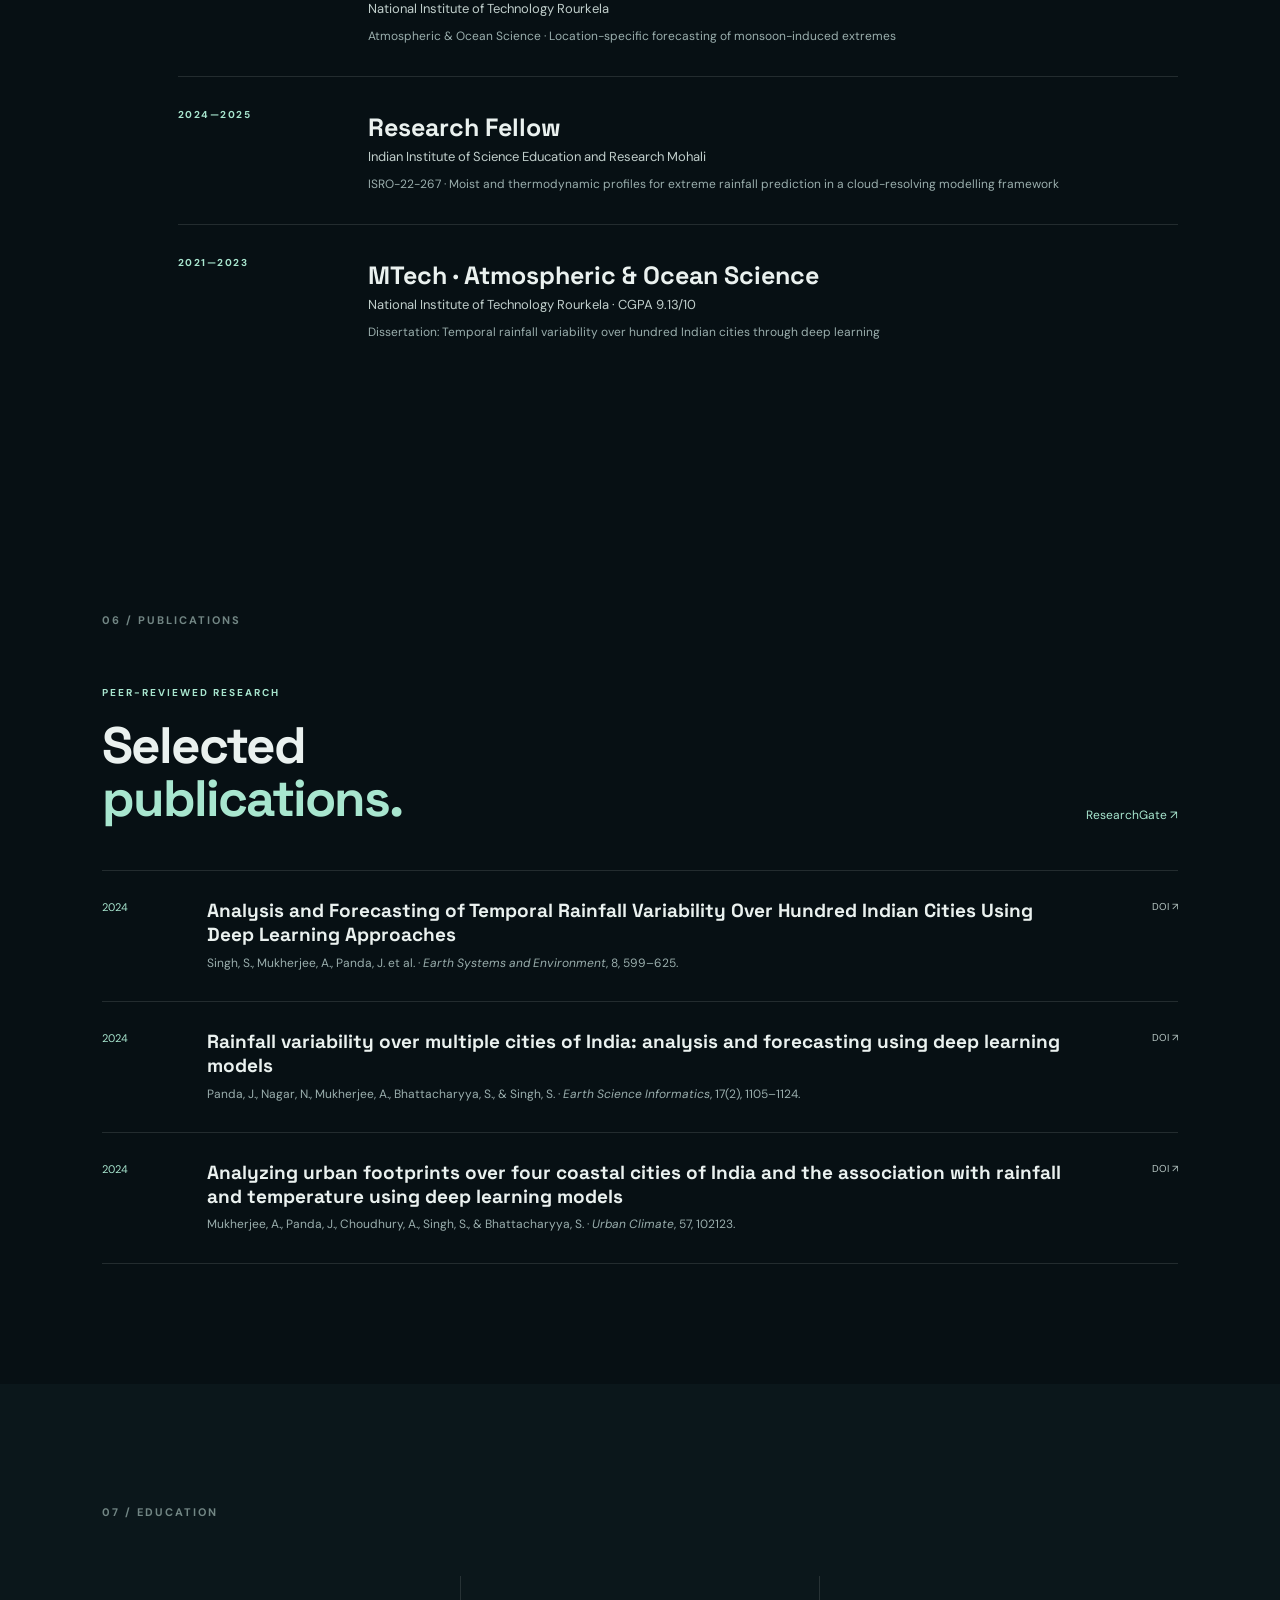
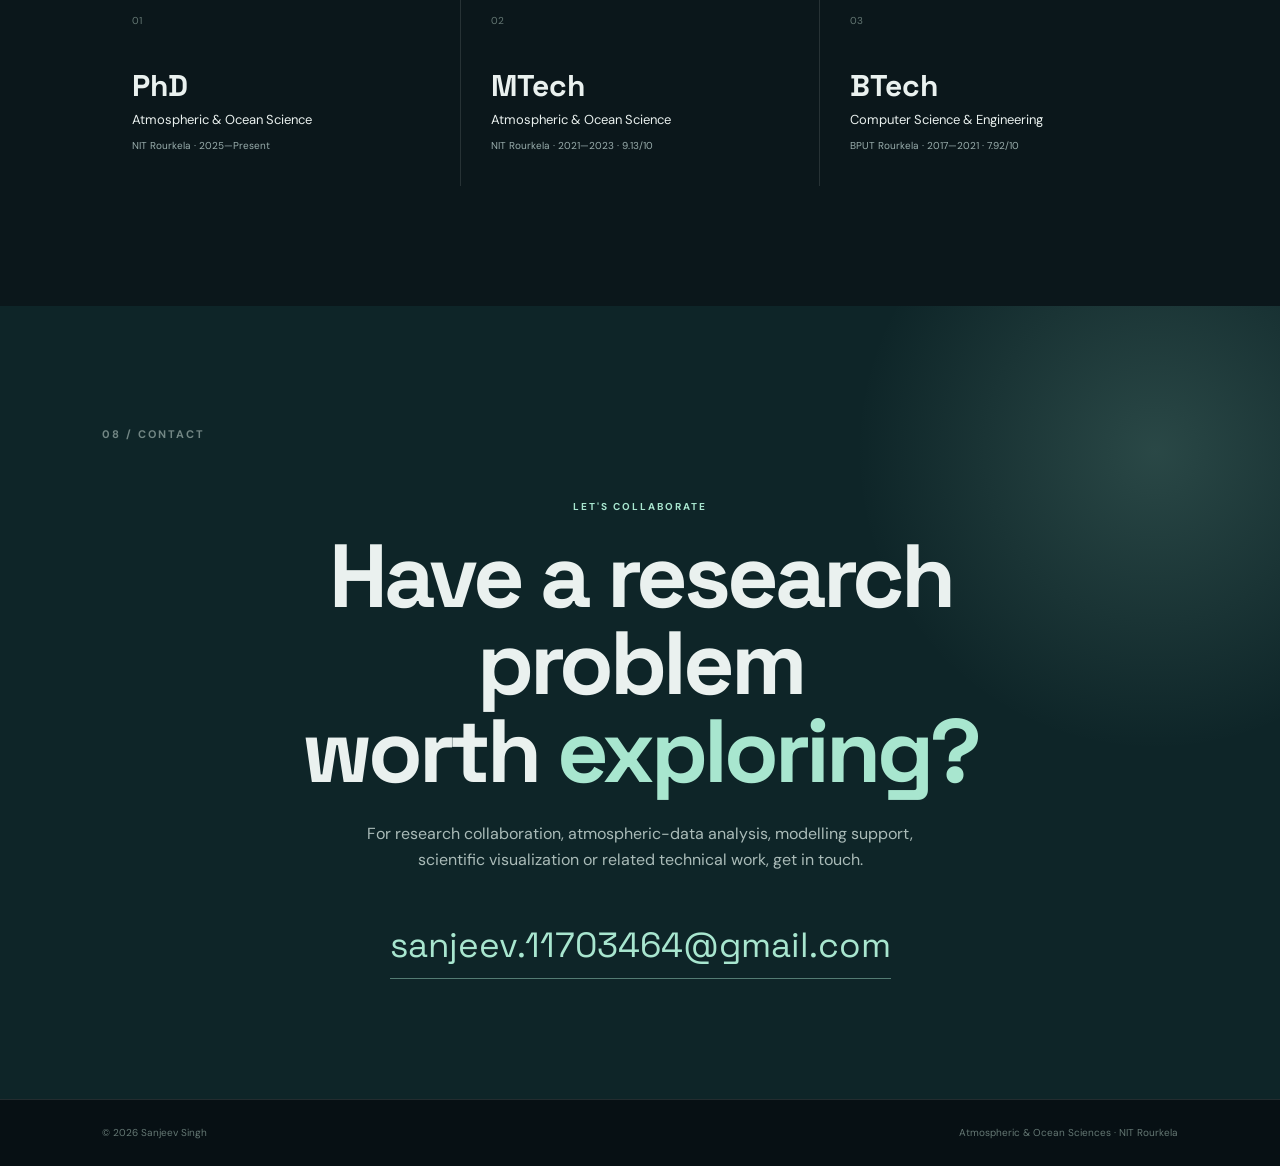
==== commit 9a3d92f2: "Refine research card 5 for dynamics and thermodynamics" ====
--- a/index.html
+++ b/index.html
@@ -11,7 +11,7 @@
 <article class="research-card"><div class="card-top"><span>02</span><span>Extreme rainfall · Climate variability</span></div><div class="research-icon">∿</div><h3>Extreme rainfall, monsoon variability & ENSO/IOD teleconnections</h3><p>Applied Generalized Pareto Distribution methods and estimated return levels for extreme rainfall events, while developing JJAS rainfall climatology datasets to investigate spatial and temporal variability across India.</p><p class="research-detail">This work combines <strong>extreme-value statistics</strong> with long-term monsoon rainfall analysis and investigates how major climate modes, including <strong>ENSO and the Indian Ocean Dipole (IOD)</strong>, are associated with Indian monsoon variability.</p><div class="card-tags"><span>GPD</span><span>Return levels</span><span>JJAS</span><span>ENSO</span><span>IOD</span><span>Teleconnection</span></div><div class="card-index">02 / 07</div></article>
 <article class="research-card"><div class="card-top"><span>03</span><span>WRF simulations</span></div><div class="research-icon">△</div><h3>Microphysics & extreme rainfall</h3><p>Simulated extreme rainfall cases using WRF and evaluated multiple microphysics configurations, including SBM and bulk schemes.</p><div class="card-tags"><span>SBM</span><span>Thompson</span><span>NSSL</span></div><div class="card-index">03 / 07</div></article>
 <article class="research-card"><div class="card-top"><span>04</span><span>Deep learning · 100 Indian cities</span></div><div class="research-icon">≈</div><h3>Analysis and forecasting of temporal rainfall variability over hundred Indian cities</h3><p>Analysed temporal rainfall variability across <strong>100 Indian cities</strong> and developed deep-learning approaches for rainfall forecasting, comparing sequence-learning models to capture temporal patterns in rainfall.</p><p class="research-detail">The study demonstrates the application of <strong>LSTM, BiLSTM and GRU</strong> models for city-level rainfall prediction and highlights the value of deep learning for understanding and forecasting rainfall variability across diverse Indian locations.</p><div class="card-tags"><span>100 cities</span><span>LSTM</span><span>BiLSTM</span><span>GRU</span><span>Rainfall forecasting</span></div><div class="card-index">04 / 07</div></article>
-<article class="research-card"><div class="card-top"><span>05</span><span>Process analysis</span></div><div class="research-icon">↕</div><h3>Moisture budget & thermodynamics</h3><p>Quantifying horizontal and vertical advection and analysing thermodynamic and dynamic contributions to rainfall events.</p><div class="card-tags"><span>Moisture budget</span><span>Dynamics</span></div><div class="card-index">05 / 07</div></article>
+<article class="research-card"><div class="card-top"><span>05</span><span>Extreme-event process analysis</span></div><div class="research-icon">↕</div><h3>Dynamics & thermodynamics of extreme rainfall events</h3><p>Analysing the <strong>dynamical and thermodynamical processes</strong> associated with extreme rainfall events to understand the atmospheric conditions that favour their development and intensification.</p><p class="research-detail">The analysis brings together moisture transport, atmospheric stability, vertical motion and large-scale circulation to distinguish the key <strong>dynamic and thermodynamic drivers</strong> of extreme precipitation.</p><div class="card-tags"><span>Dynamics</span><span>Thermodynamics</span><span>Moisture transport</span><span>Extreme rainfall</span></div><div class="card-index">05 / 07</div></article>
 <article class="research-card"><div class="card-top"><span>06</span><span>Urban climate · Deep learning</span></div><div class="research-icon">▱</div><h3>Analyzing urban footprints over four coastal cities of India</h3><p>Analyzed urban footprints over four coastal cities of India and investigated their association with rainfall and temperature using deep learning models.</p><p class="research-detail">The study examines how <strong>urban characteristics</strong> relate to rainfall and temperature variability, using deep learning to explore these relationships across selected coastal Indian cities.</p><div class="card-tags"><span>Smart cities</span><span>Urban climate</span><span>Deep learning</span><span>Coastal cities</span></div><div class="card-index">06 / 07</div></article>
 <article class="research-card"><div class="card-top"><span>07</span><span>North Indian Ocean</span></div><div class="research-icon">↯</div><h3>Tropical cyclone recurvature in the North Indian Ocean</h3><p>Studying tropical cyclone recurvature over the North Indian Ocean and the associated atmospheric and oceanic conditions that influence changes in track direction and evolution.</p><div class="card-tags"><span>NIO</span><span>Recurvature</span><span>Tropical cyclones</span></div><div class="card-index">07 / 07</div></article>
 </div></section>
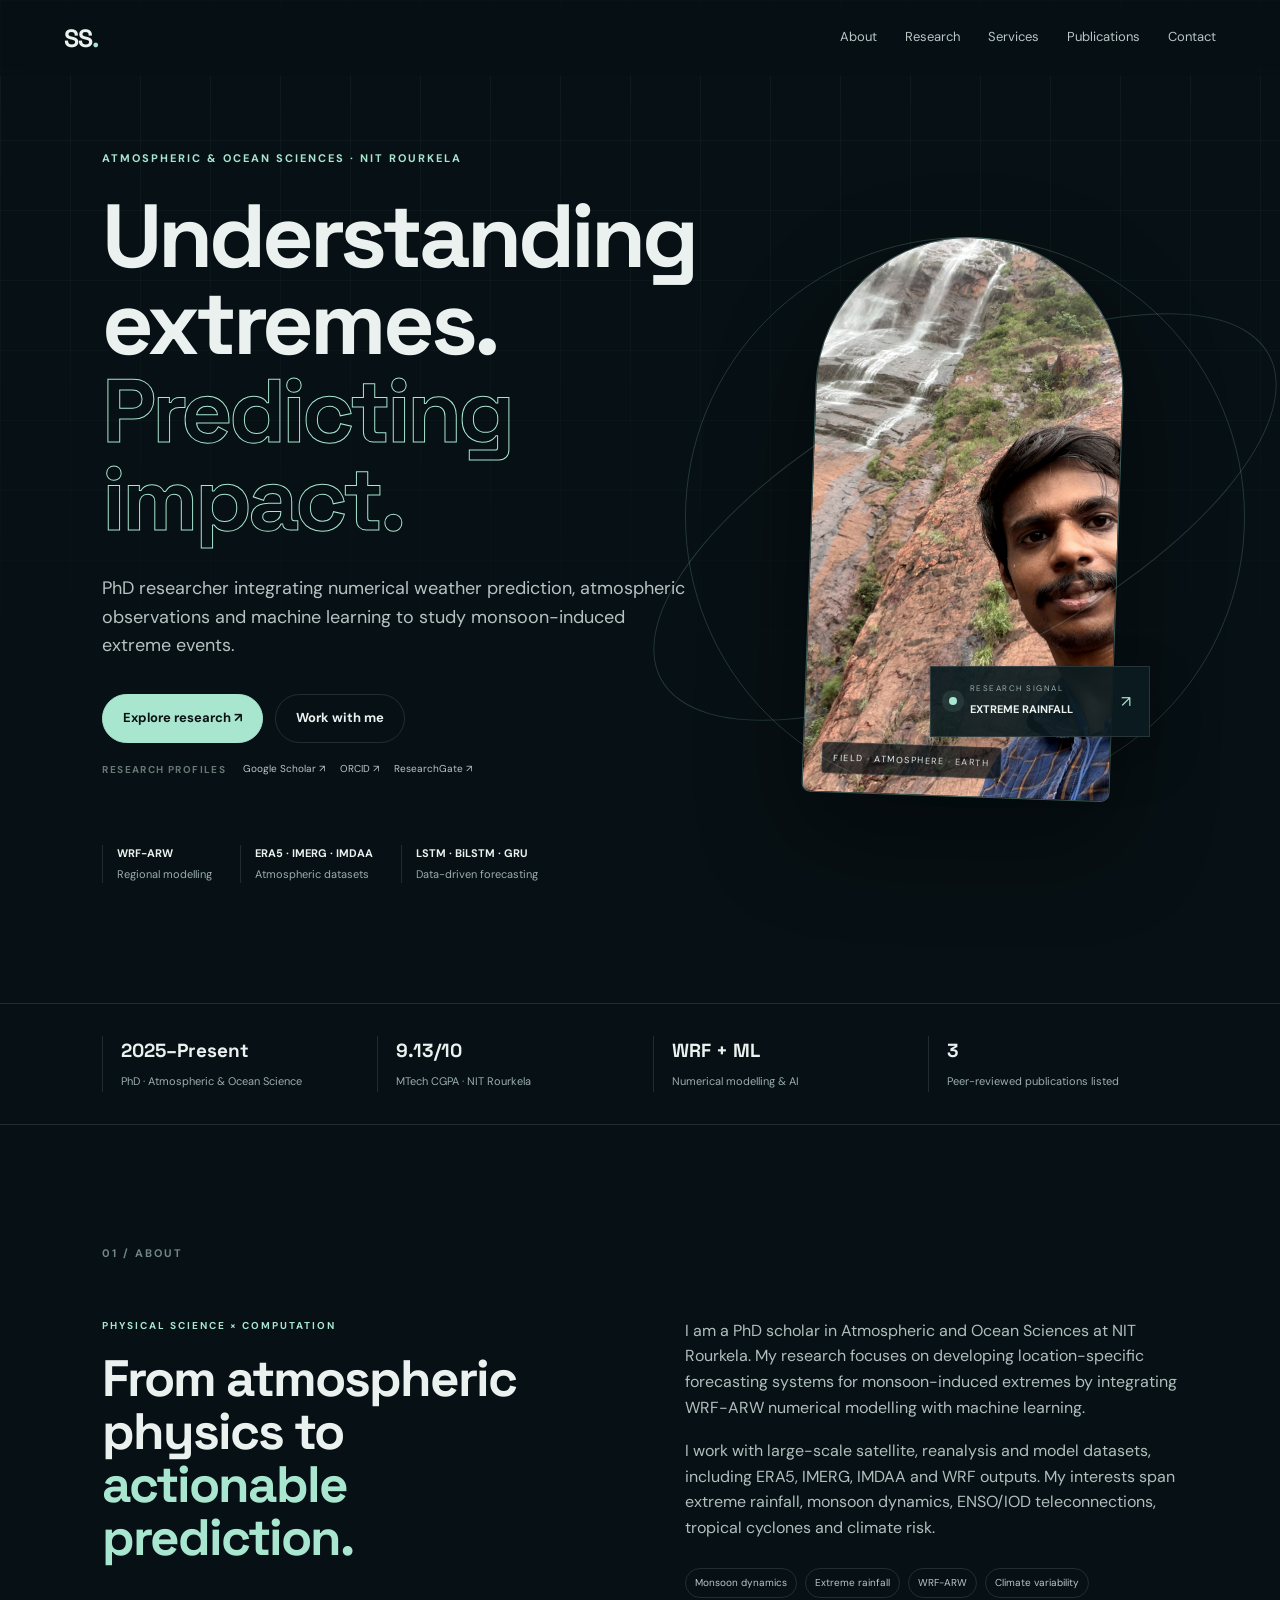
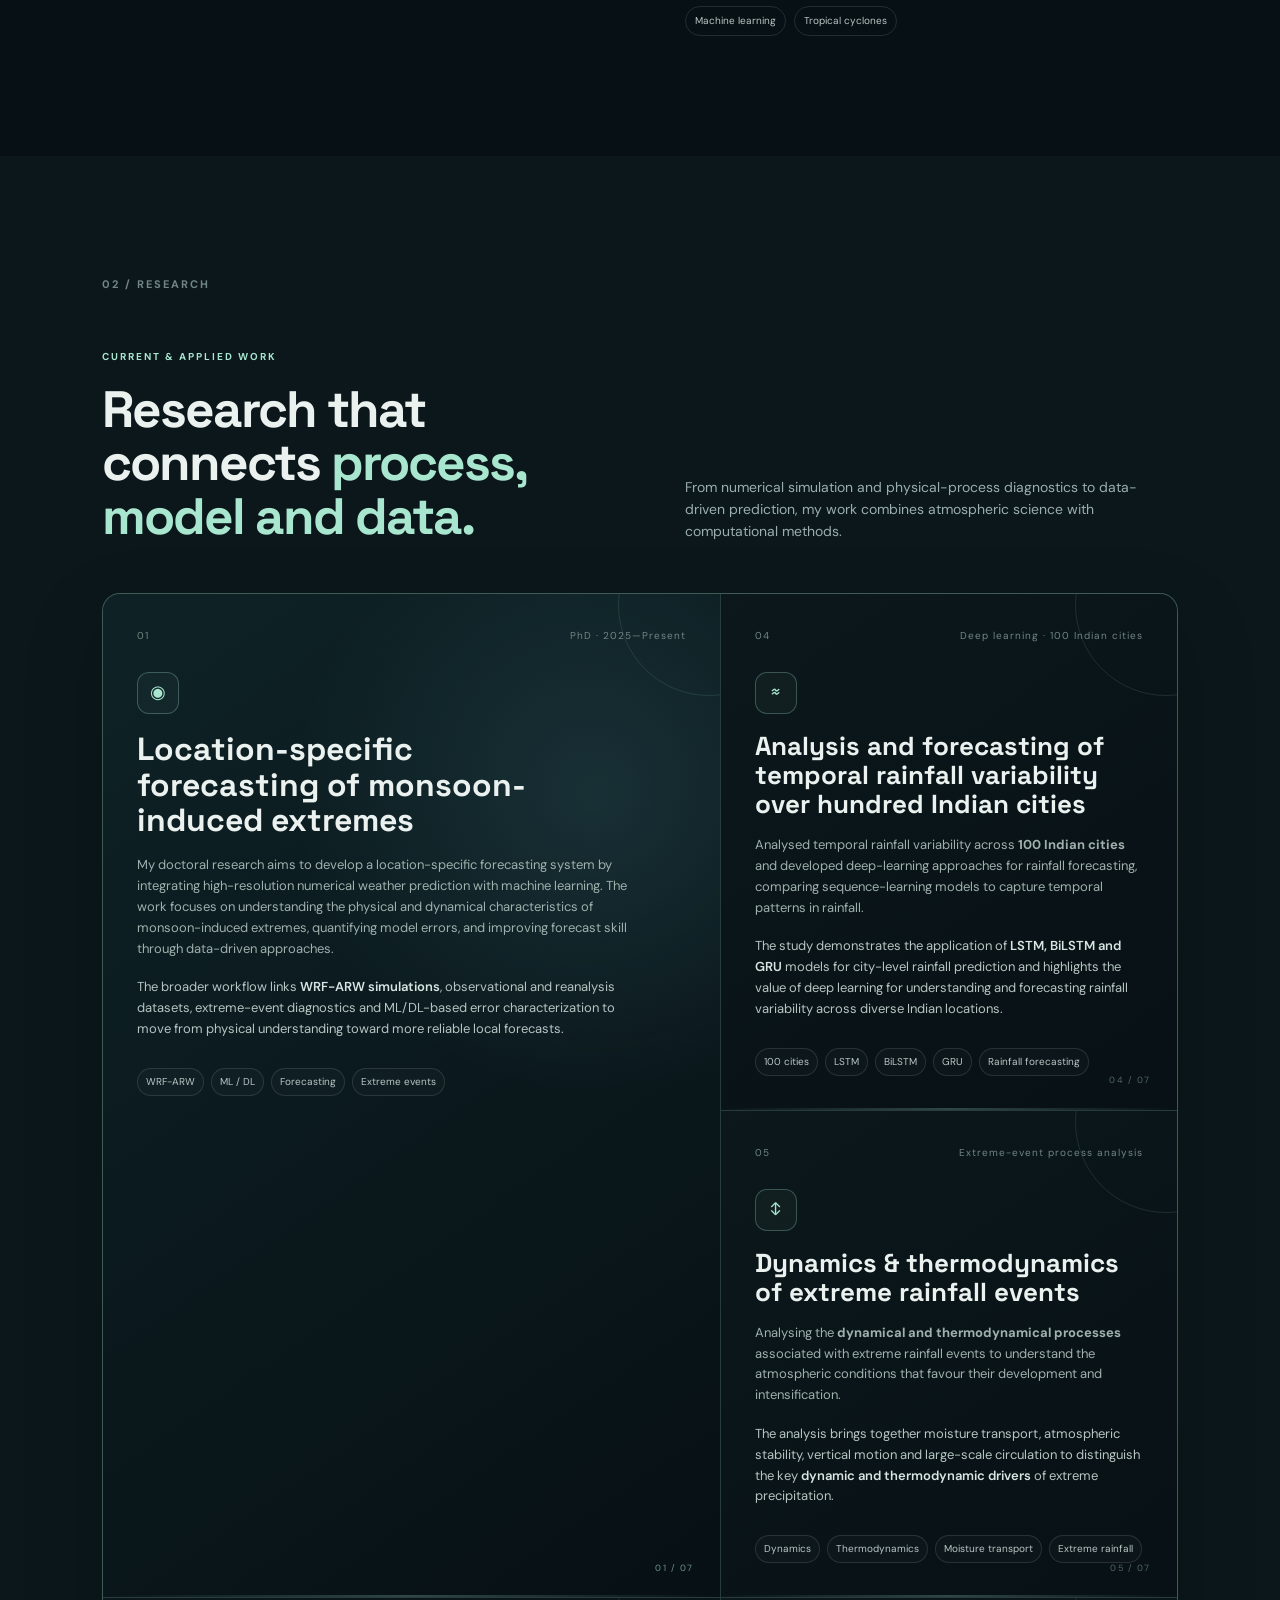
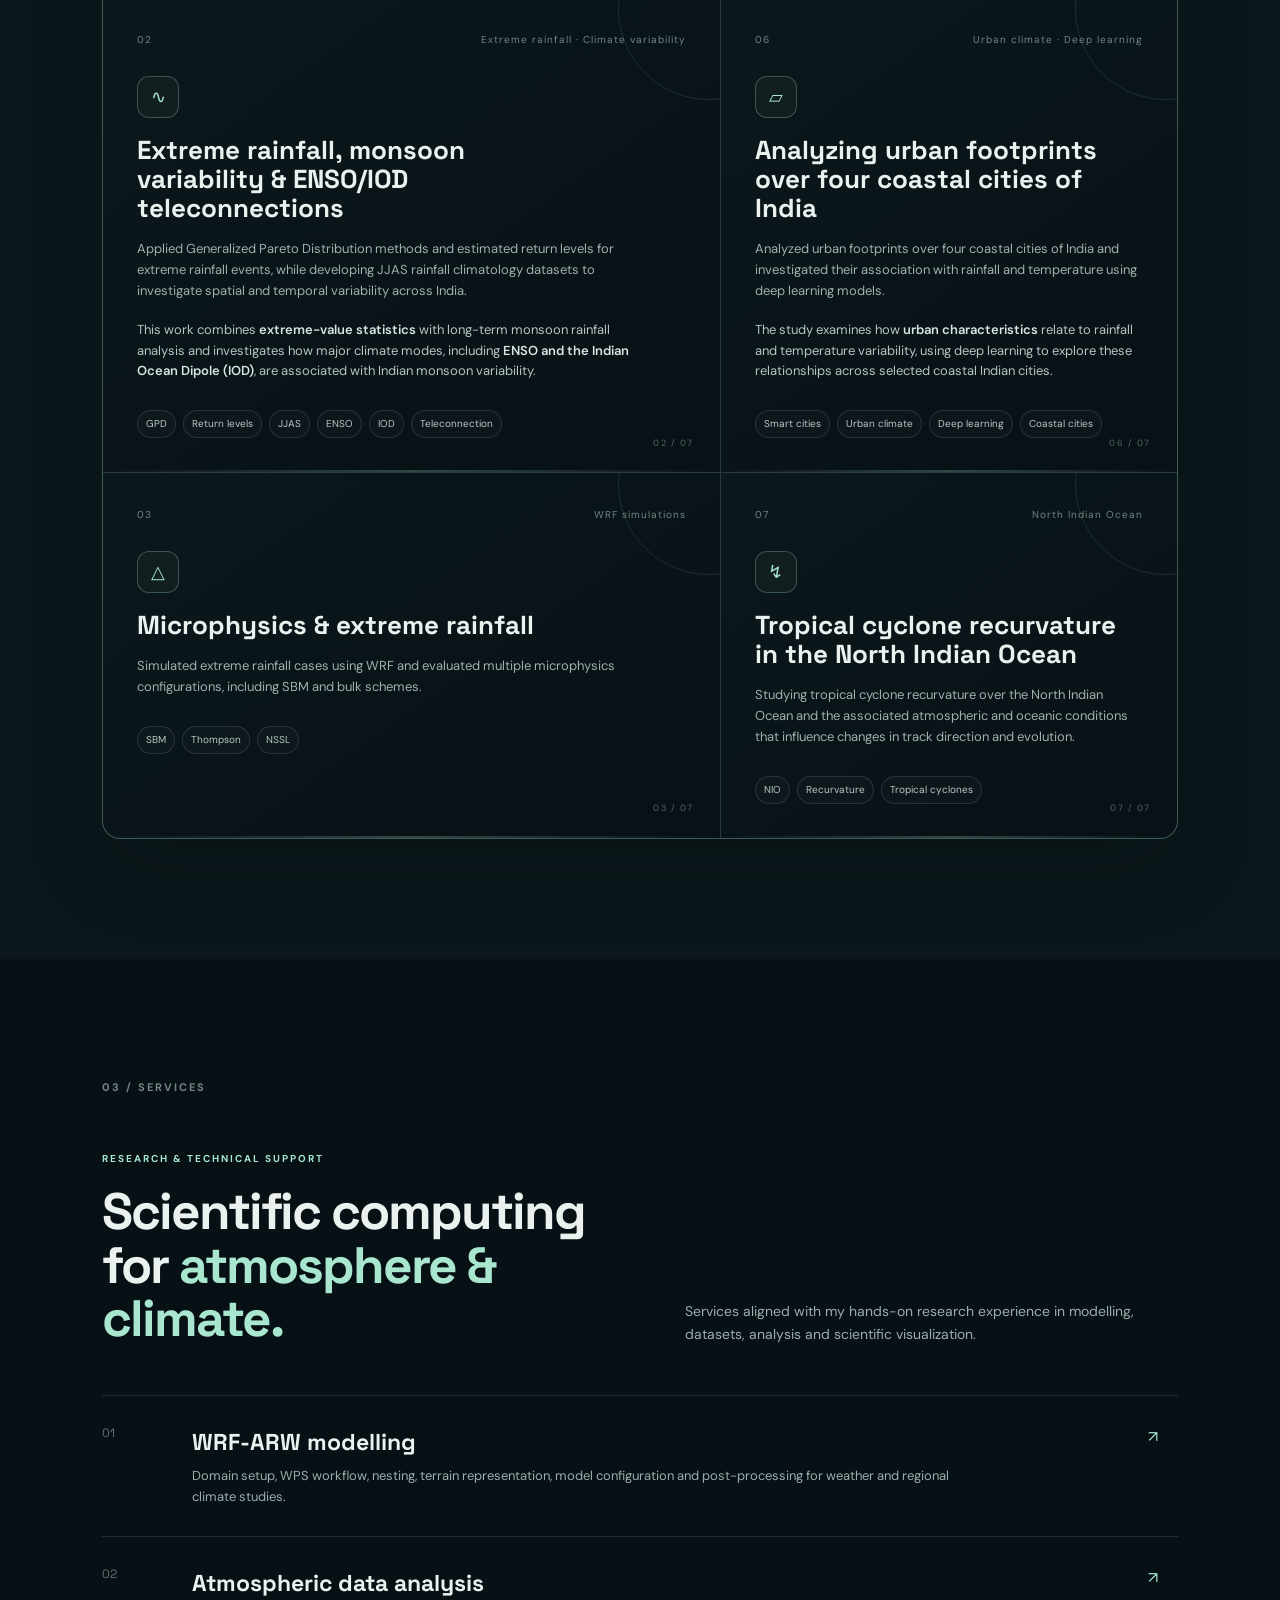
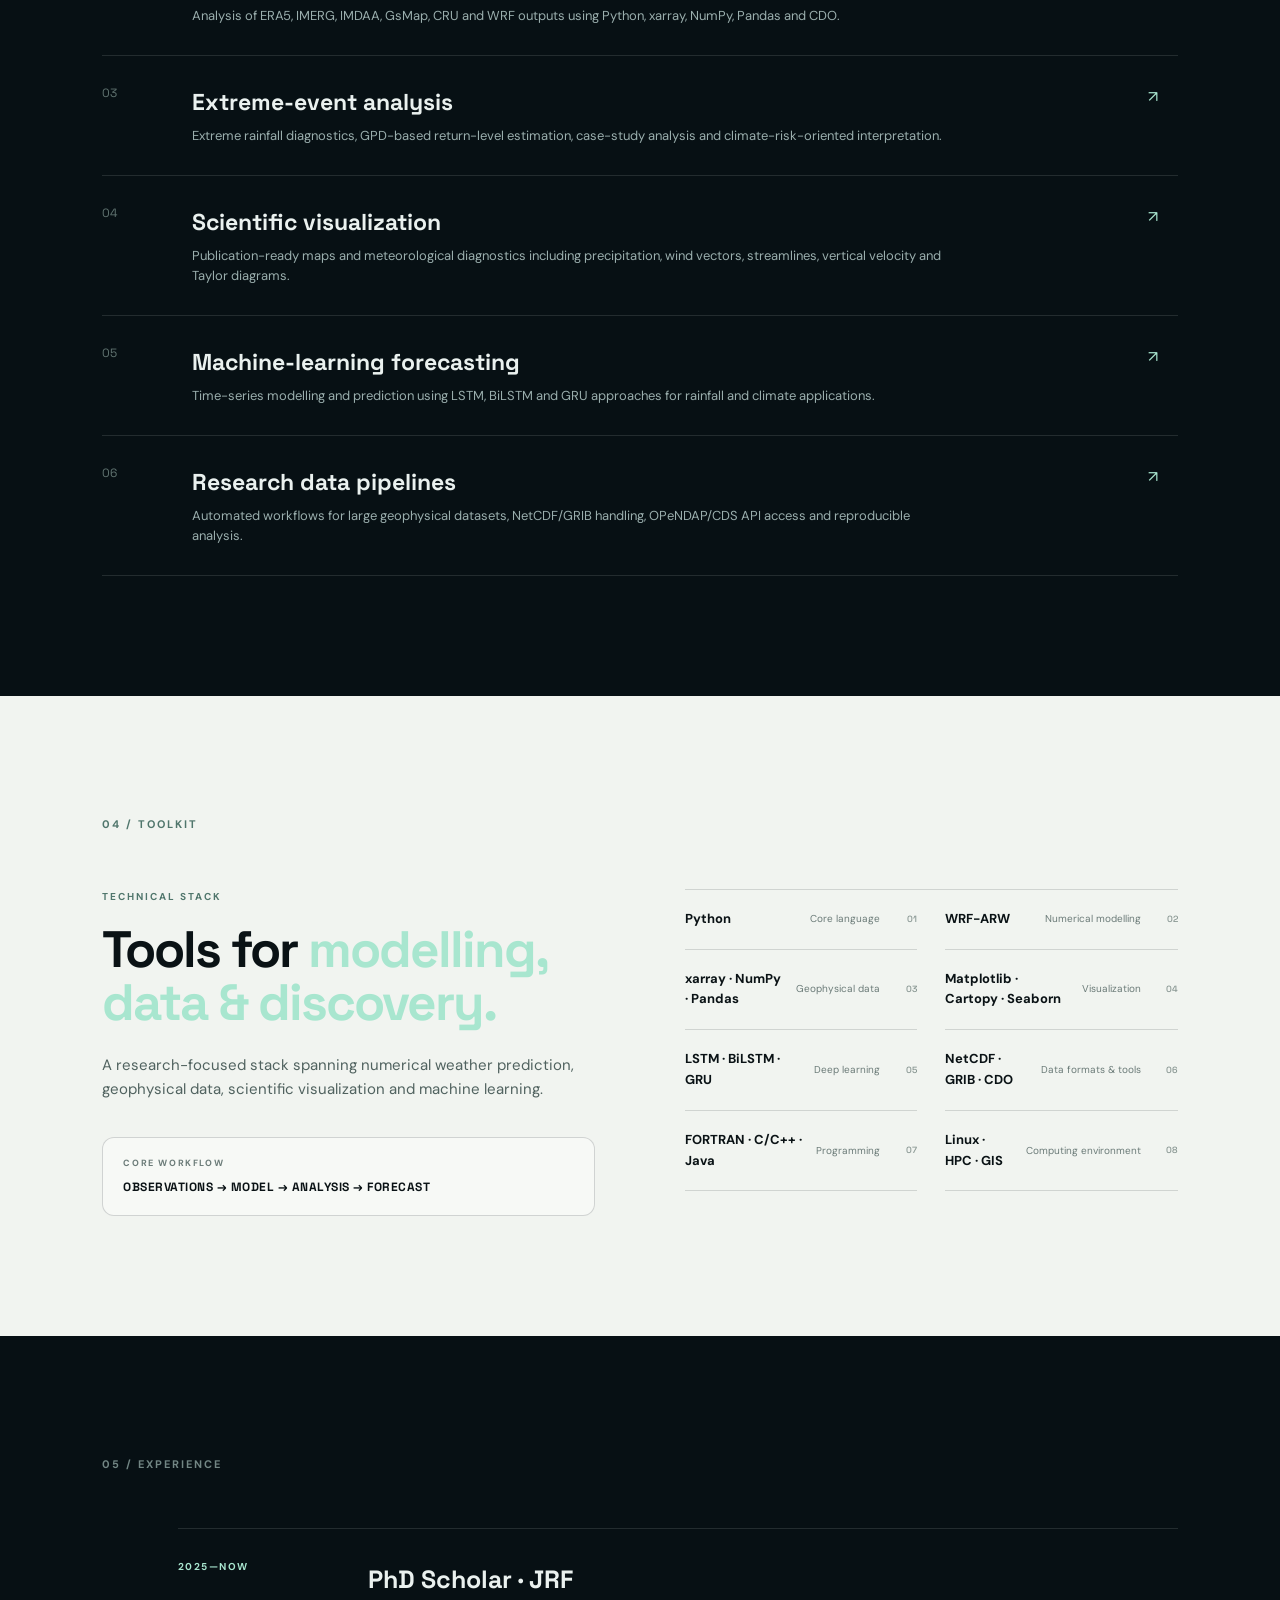
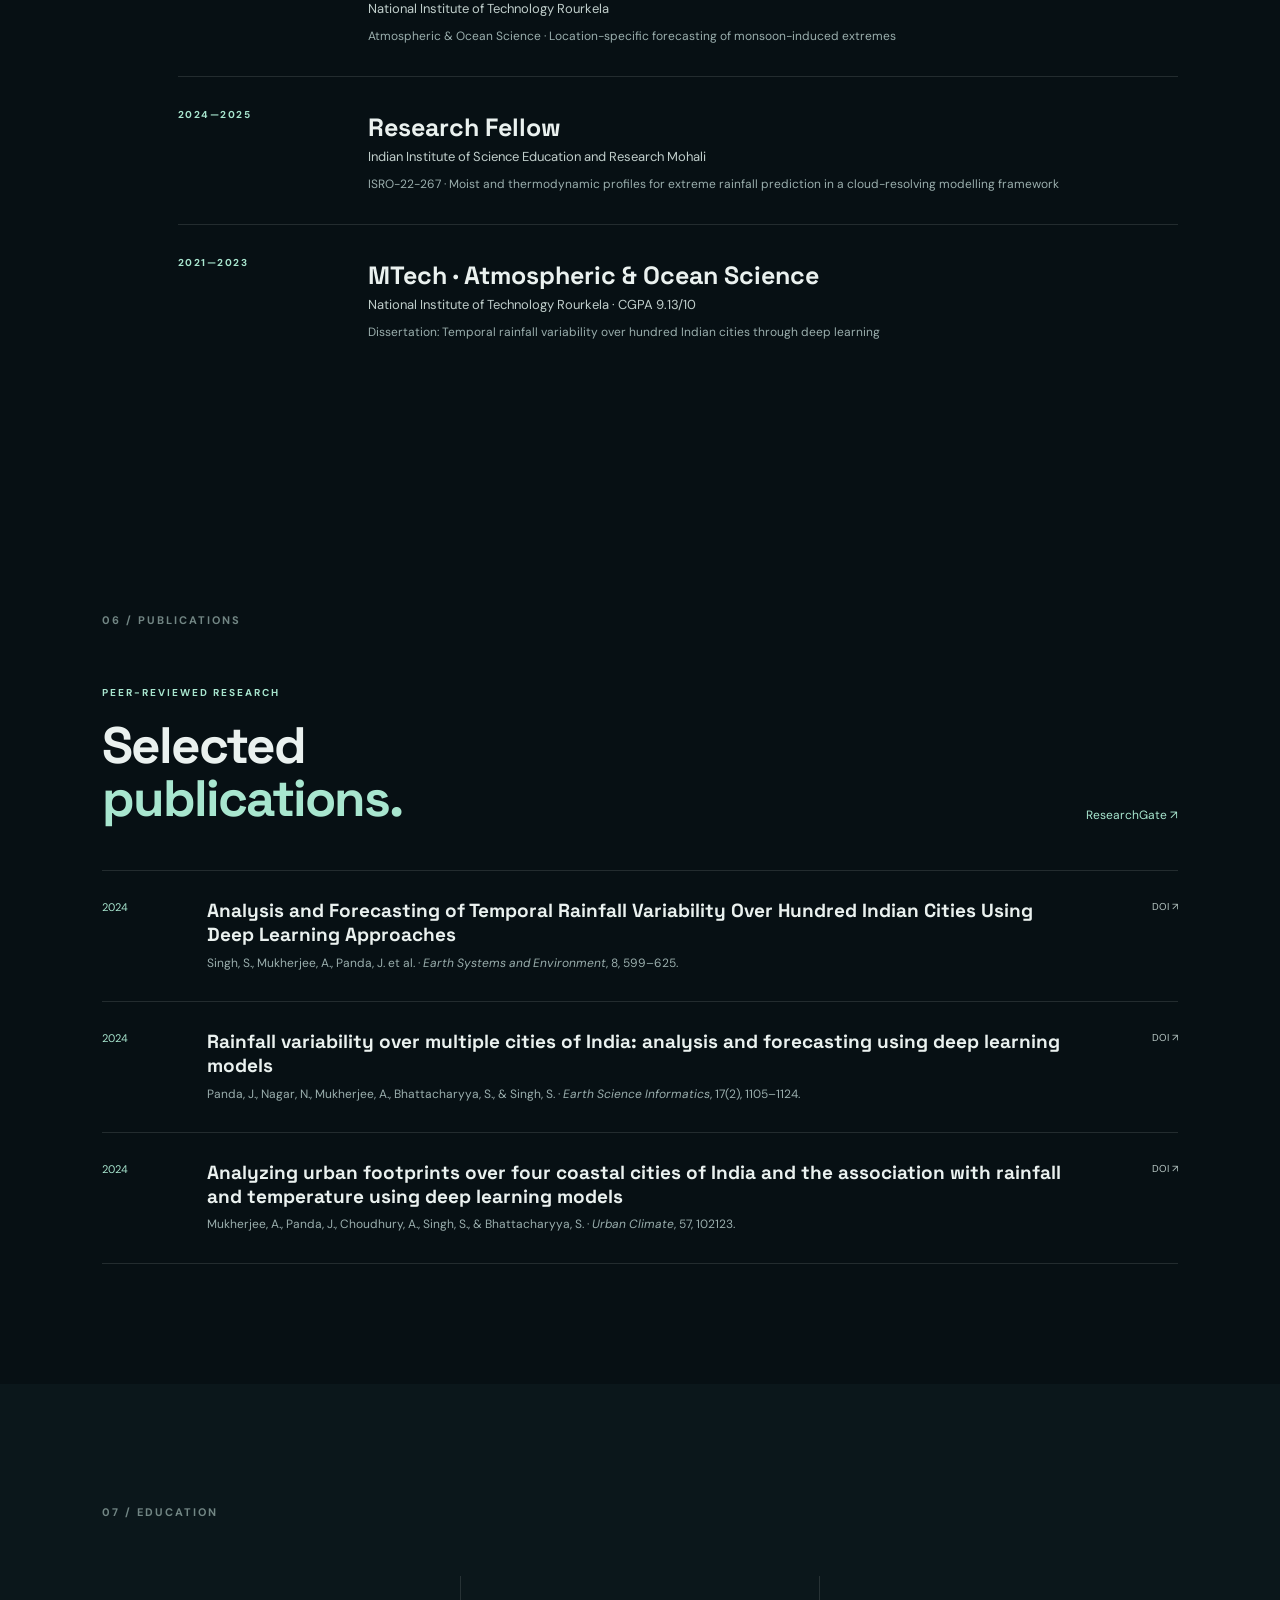
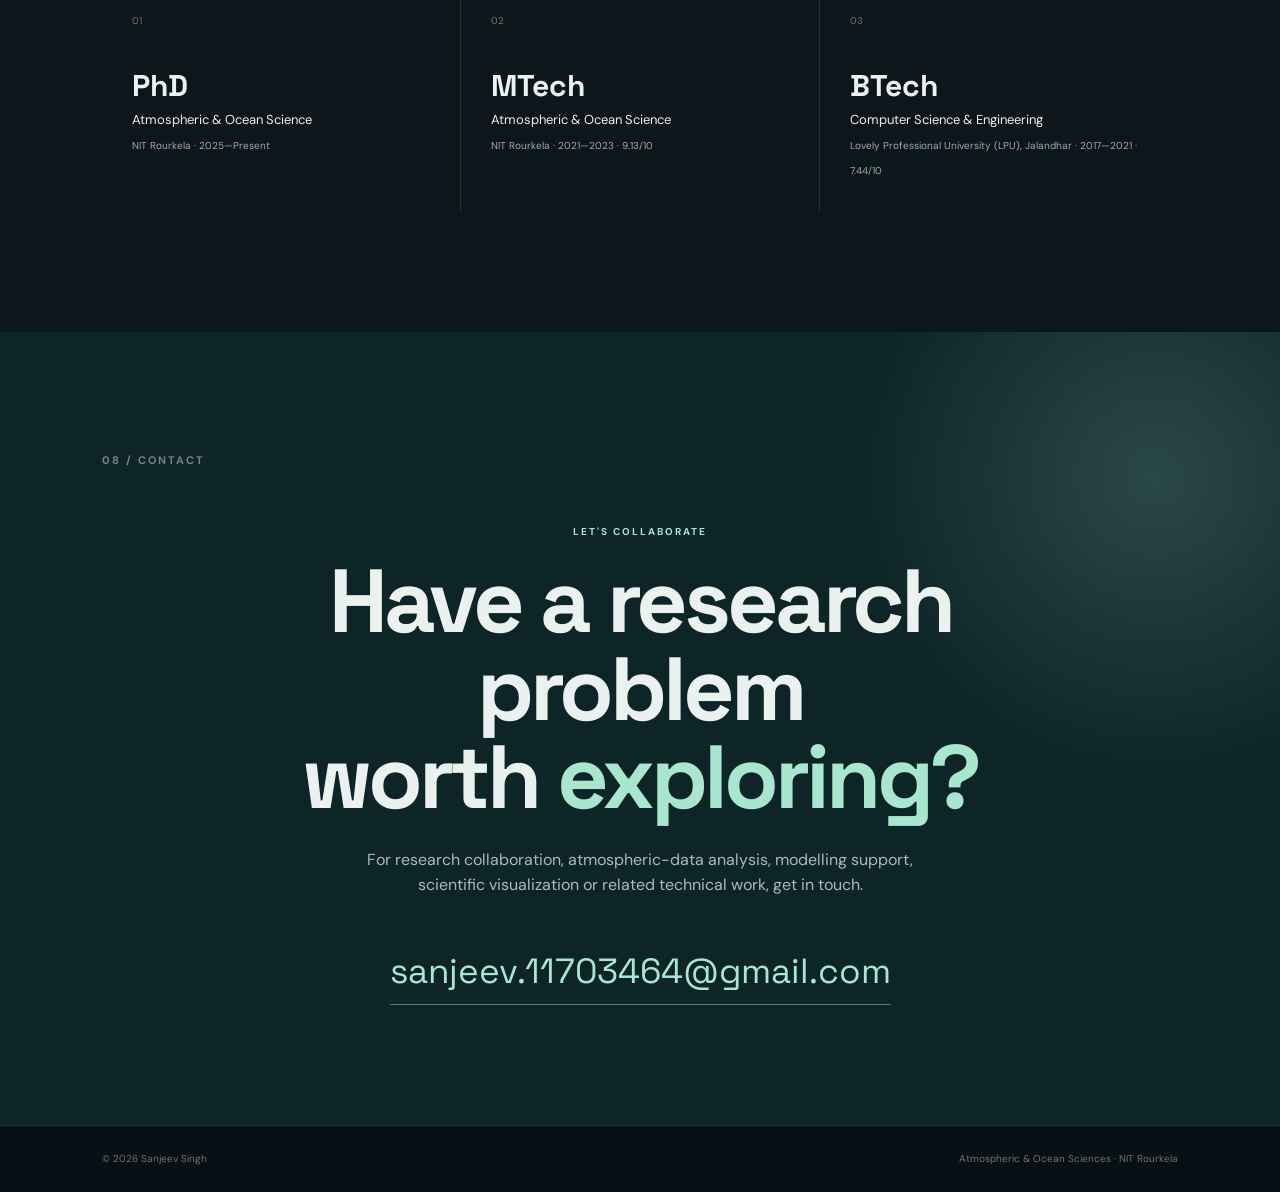
==== commit 4ddebd0d: "Correct BTech institution and CGPA in Section 7 Education" ====
--- a/index.html
+++ b/index.html
@@ -19,6 +19,6 @@
 <section class="section toolkit"><div class="section-label">04 / TOOLKIT</div><div class="toolkit-grid"><div><p class="kicker">TECHNICAL STACK</p><h2>Tools for <em>modelling, data & discovery.</em></h2><p class="toolkit-intro">A research-focused stack spanning numerical weather prediction, geophysical data, scientific visualization and machine learning.</p><div class="toolkit-note"><span>CORE WORKFLOW</span><strong>OBSERVATIONS → MODEL → ANALYSIS → FORECAST</strong></div></div><div class="skills"><div class="skill"><span>Python</span><small>Core language</small><b>01</b></div><div class="skill"><span>WRF-ARW</span><small>Numerical modelling</small><b>02</b></div><div class="skill"><span>xarray · NumPy · Pandas</span><small>Geophysical data</small><b>03</b></div><div class="skill"><span>Matplotlib · Cartopy · Seaborn</span><small>Visualization</small><b>04</b></div><div class="skill"><span>LSTM · BiLSTM · GRU</span><small>Deep learning</small><b>05</b></div><div class="skill"><span>NetCDF · GRIB · CDO</span><small>Data formats & tools</small><b>06</b></div><div class="skill"><span>FORTRAN · C/C++ · Java</span><small>Programming</small><b>07</b></div><div class="skill"><span>Linux · HPC · GIS</span><small>Computing environment</small><b>08</b></div></div></div></section>
 <section class="section experience"><div class="section-label">05 / EXPERIENCE</div><div class="timeline"><div class="timeline-item"><span class="year">2025—NOW</span><div><h3>PhD Scholar · JRF</h3><p>National Institute of Technology Rourkela</p><small>Atmospheric & Ocean Science · Location-specific forecasting of monsoon-induced extremes</small></div></div><div class="timeline-item"><span class="year">2024—2025</span><div><h3>Research Fellow</h3><p>Indian Institute of Science Education and Research Mohali</p><small>ISRO-22-267 · Moist and thermodynamic profiles for extreme rainfall prediction in a cloud-resolving modelling framework</small></div></div><div class="timeline-item"><span class="year">2021—2023</span><div><h3>MTech · Atmospheric & Ocean Science</h3><p>National Institute of Technology Rourkela · CGPA 9.13/10</p><small>Dissertation: Temporal rainfall variability over hundred Indian cities through deep learning</small></div></div></div></section>
 <section class="section publications" id="publications"><div class="section-label">06 / PUBLICATIONS</div><div class="pub-head"><div><p class="kicker">PEER-REVIEWED RESEARCH</p><h2>Selected <em>publications.</em></h2></div><a class="text-link" href="https://www.researchgate.net/profile/Sanjeev-Singh-92" target="_blank" rel="noopener">ResearchGate ↗</a></div><div class="pub-list"><article class="pub"><span>2024</span><div><h3>Analysis and Forecasting of Temporal Rainfall Variability Over Hundred Indian Cities Using Deep Learning Approaches</h3><p>Singh, S., Mukherjee, A., Panda, J. et al. · <i>Earth Systems and Environment</i>, 8, 599–625.</p></div><a href="https://doi.org/10.1007/s41748-024-00396-y" target="_blank" rel="noopener">DOI ↗</a></article><article class="pub"><span>2024</span><div><h3>Rainfall variability over multiple cities of India: analysis and forecasting using deep learning models</h3><p>Panda, J., Nagar, N., Mukherjee, A., Bhattacharyya, S., & Singh, S. · <i>Earth Science Informatics</i>, 17(2), 1105–1124.</p></div><a href="https://doi.org/10.1007/s12145-024-01238-1" target="_blank" rel="noopener">DOI ↗</a></article><article class="pub"><span>2024</span><div><h3>Analyzing urban footprints over four coastal cities of India and the association with rainfall and temperature using deep learning models</h3><p>Mukherjee, A., Panda, J., Choudhury, A., Singh, S., & Bhattacharyya, S. · <i>Urban Climate</i>, 57, 102123.</p></div><a href="https://doi.org/10.1016/j.uclim.2024.102123" target="_blank" rel="noopener">DOI ↗</a></article></div></section>
-<section class="section education"><div class="section-label">07 / EDUCATION</div><div class="edu-grid"><div><span>01</span><h3>PhD</h3><p>Atmospheric & Ocean Science</p><small>NIT Rourkela · 2025—Present</small></div><div><span>02</span><h3>MTech</h3><p>Atmospheric & Ocean Science</p><small>NIT Rourkela · 2021—2023 · 9.13/10</small></div><div><span>03</span><h3>BTech</h3><p>Computer Science & Engineering</p><small>BPUT Rourkela · 2017—2021 · 7.92/10</small></div></div></section>
+<section class="section education"><div class="section-label">07 / EDUCATION</div><div class="edu-grid"><div><span>01</span><h3>PhD</h3><p>Atmospheric & Ocean Science</p><small>NIT Rourkela · 2025—Present</small></div><div><span>02</span><h3>MTech</h3><p>Atmospheric & Ocean Science</p><small>NIT Rourkela · 2021—2023 · 9.13/10</small></div><div><span>03</span><h3>BTech</h3><p>Computer Science & Engineering</p><small>Lovely Professional University (LPU), Jalandhar · 2017—2021 · 7.44/10</small></div></div></section>
 <section class="contact section" id="contact"><div class="contact-glow"></div><div class="section-label">08 / CONTACT</div><div class="contact-inner"><p class="kicker">LET'S COLLABORATE</p><h2>Have a research problem<br>worth <em>exploring?</em></h2><p>For research collaboration, atmospheric-data analysis, modelling support, scientific visualization or related technical work, get in touch.</p><a class="email" href="mailto:sanjeev.11703464@gmail.com">sanjeev.11703464@gmail.com</a></div></section>
 </main><footer><span>© <span id="year"></span> Sanjeev Singh</span><span>Atmospheric & Ocean Sciences · NIT Rourkela</span></footer><script src="script.js"></script></body></html>
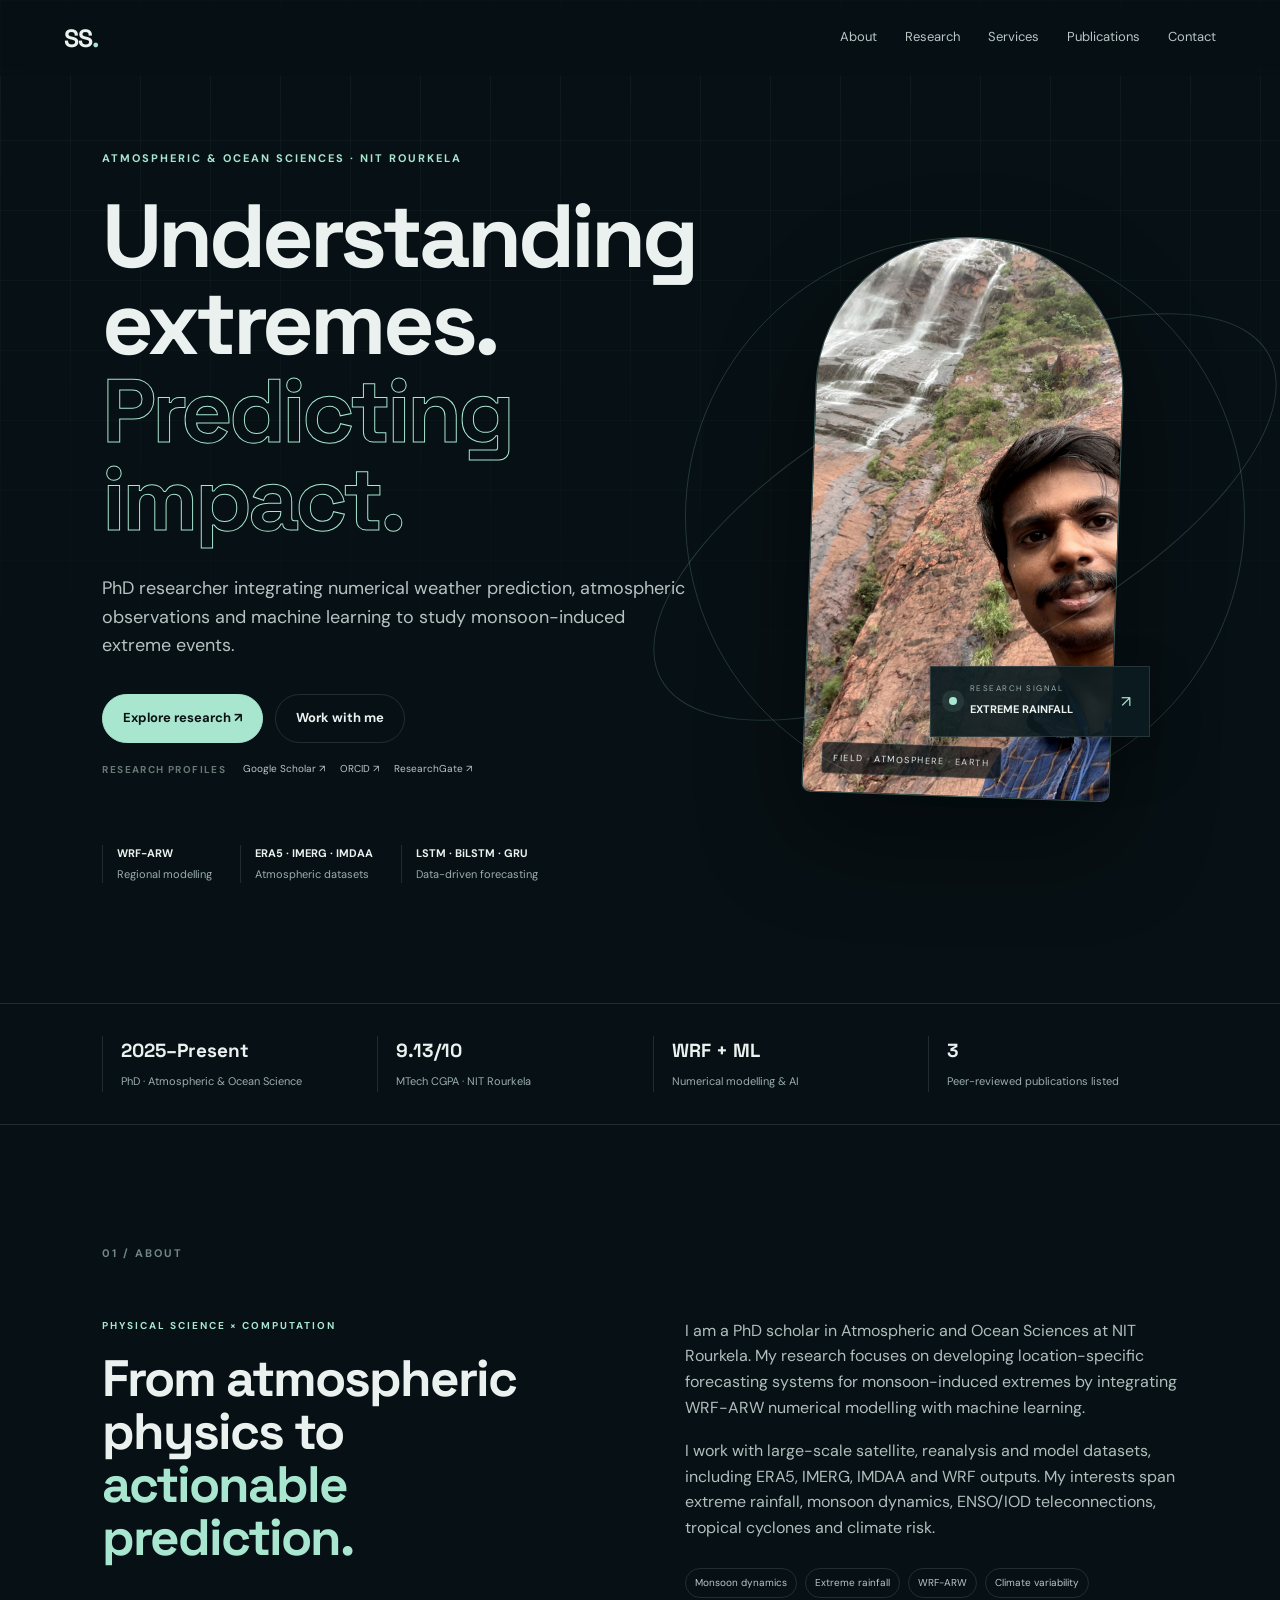
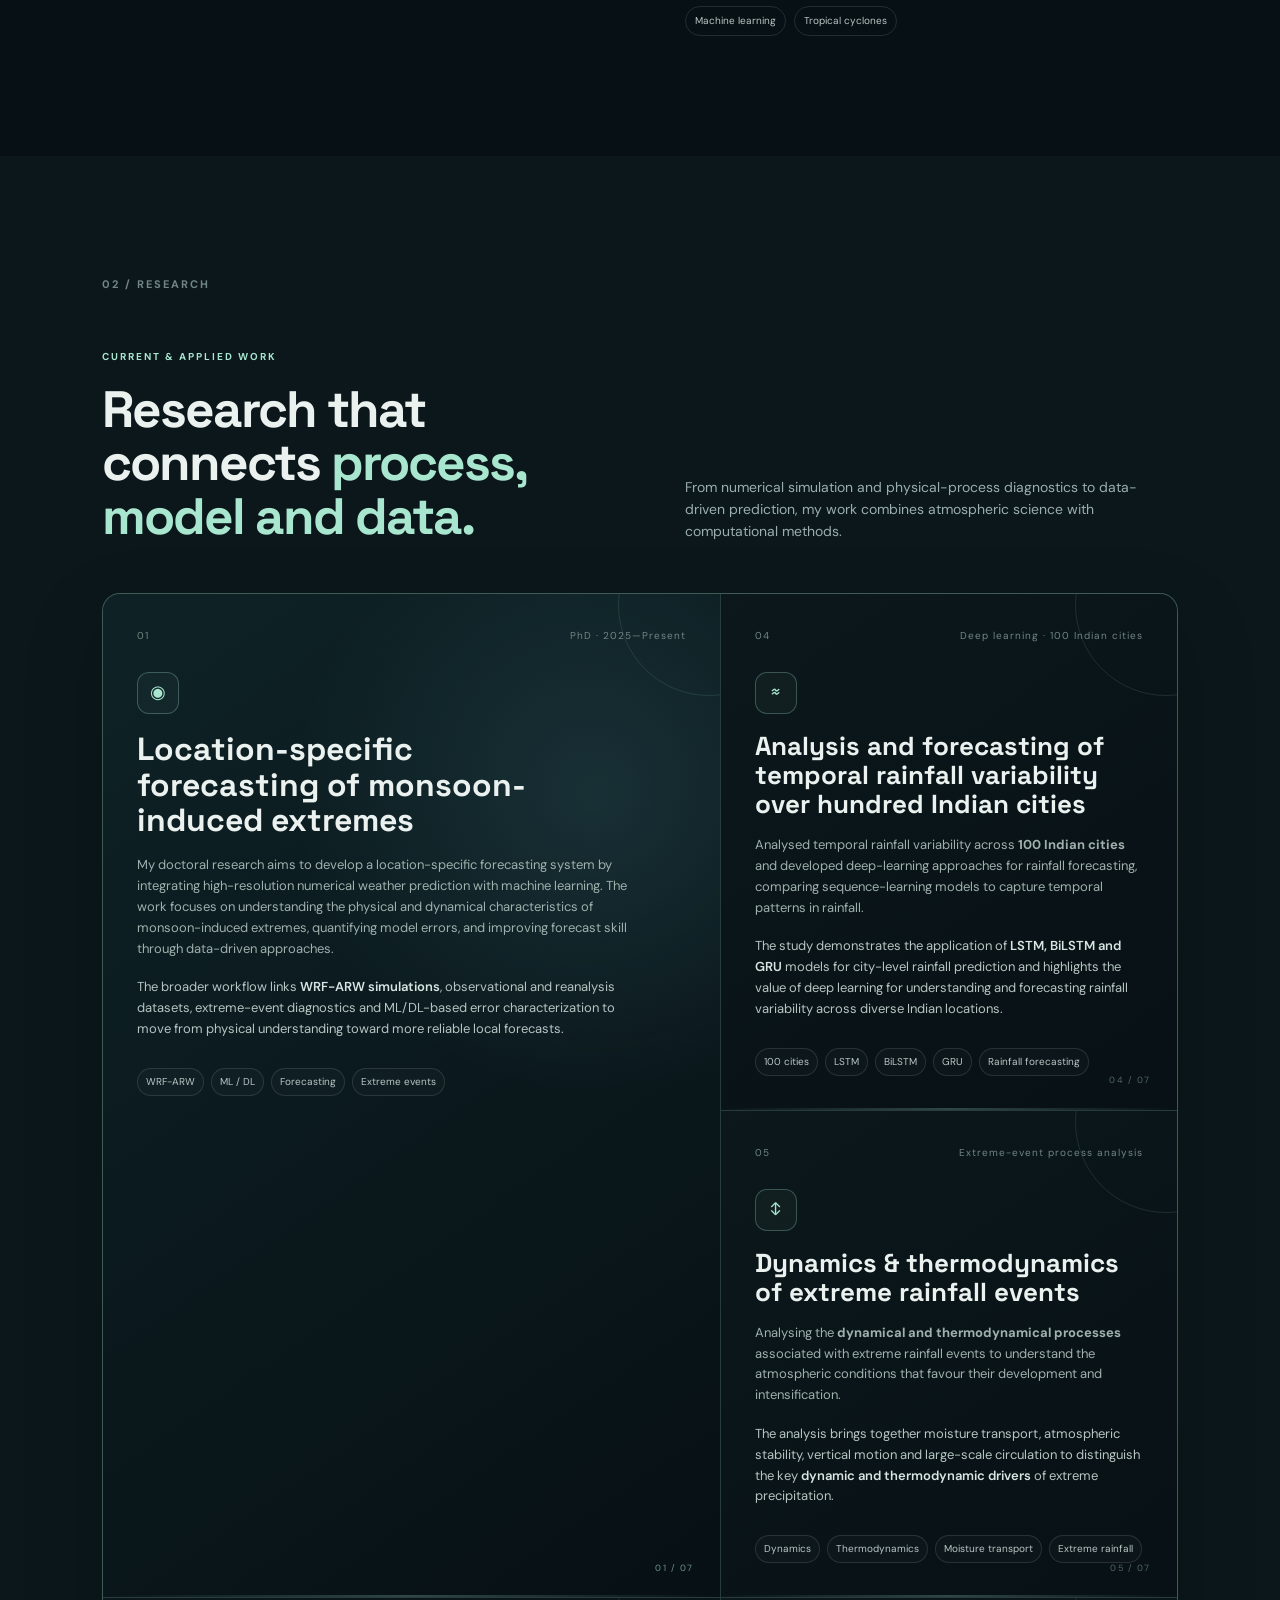
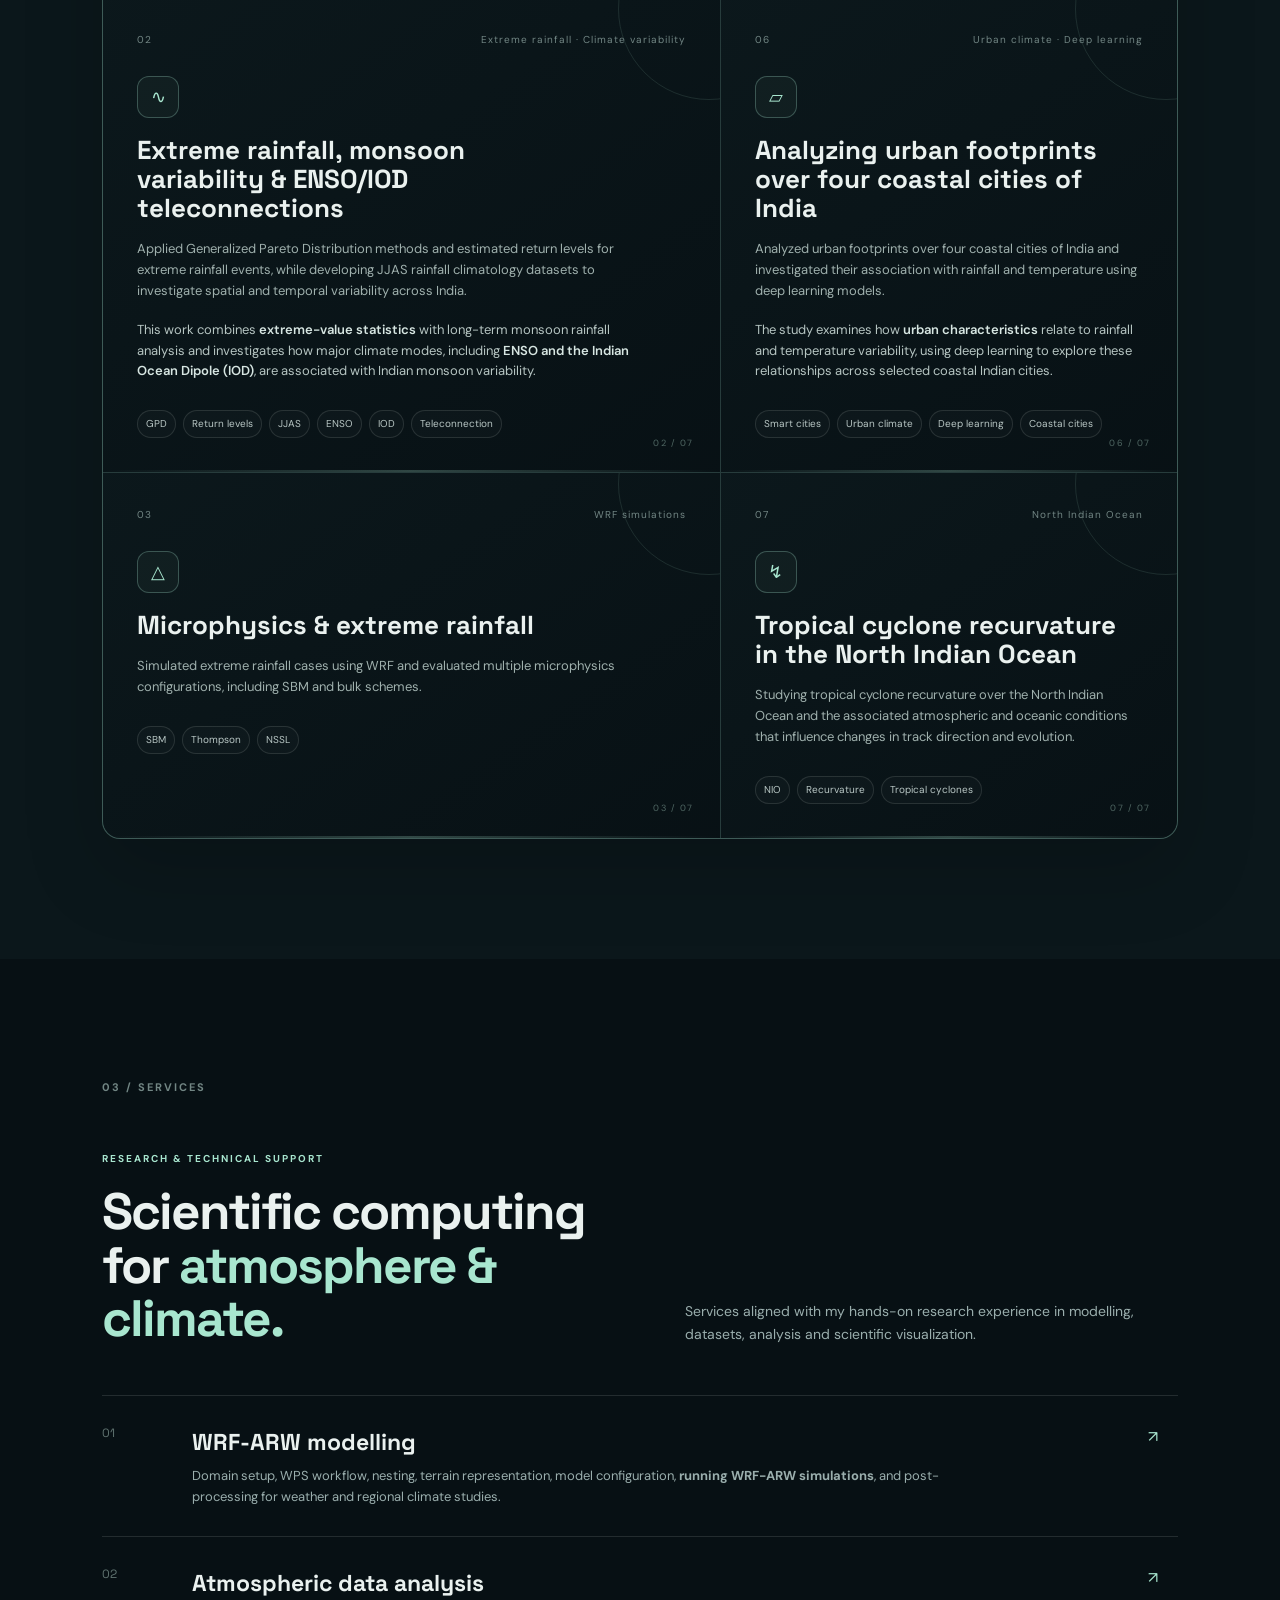
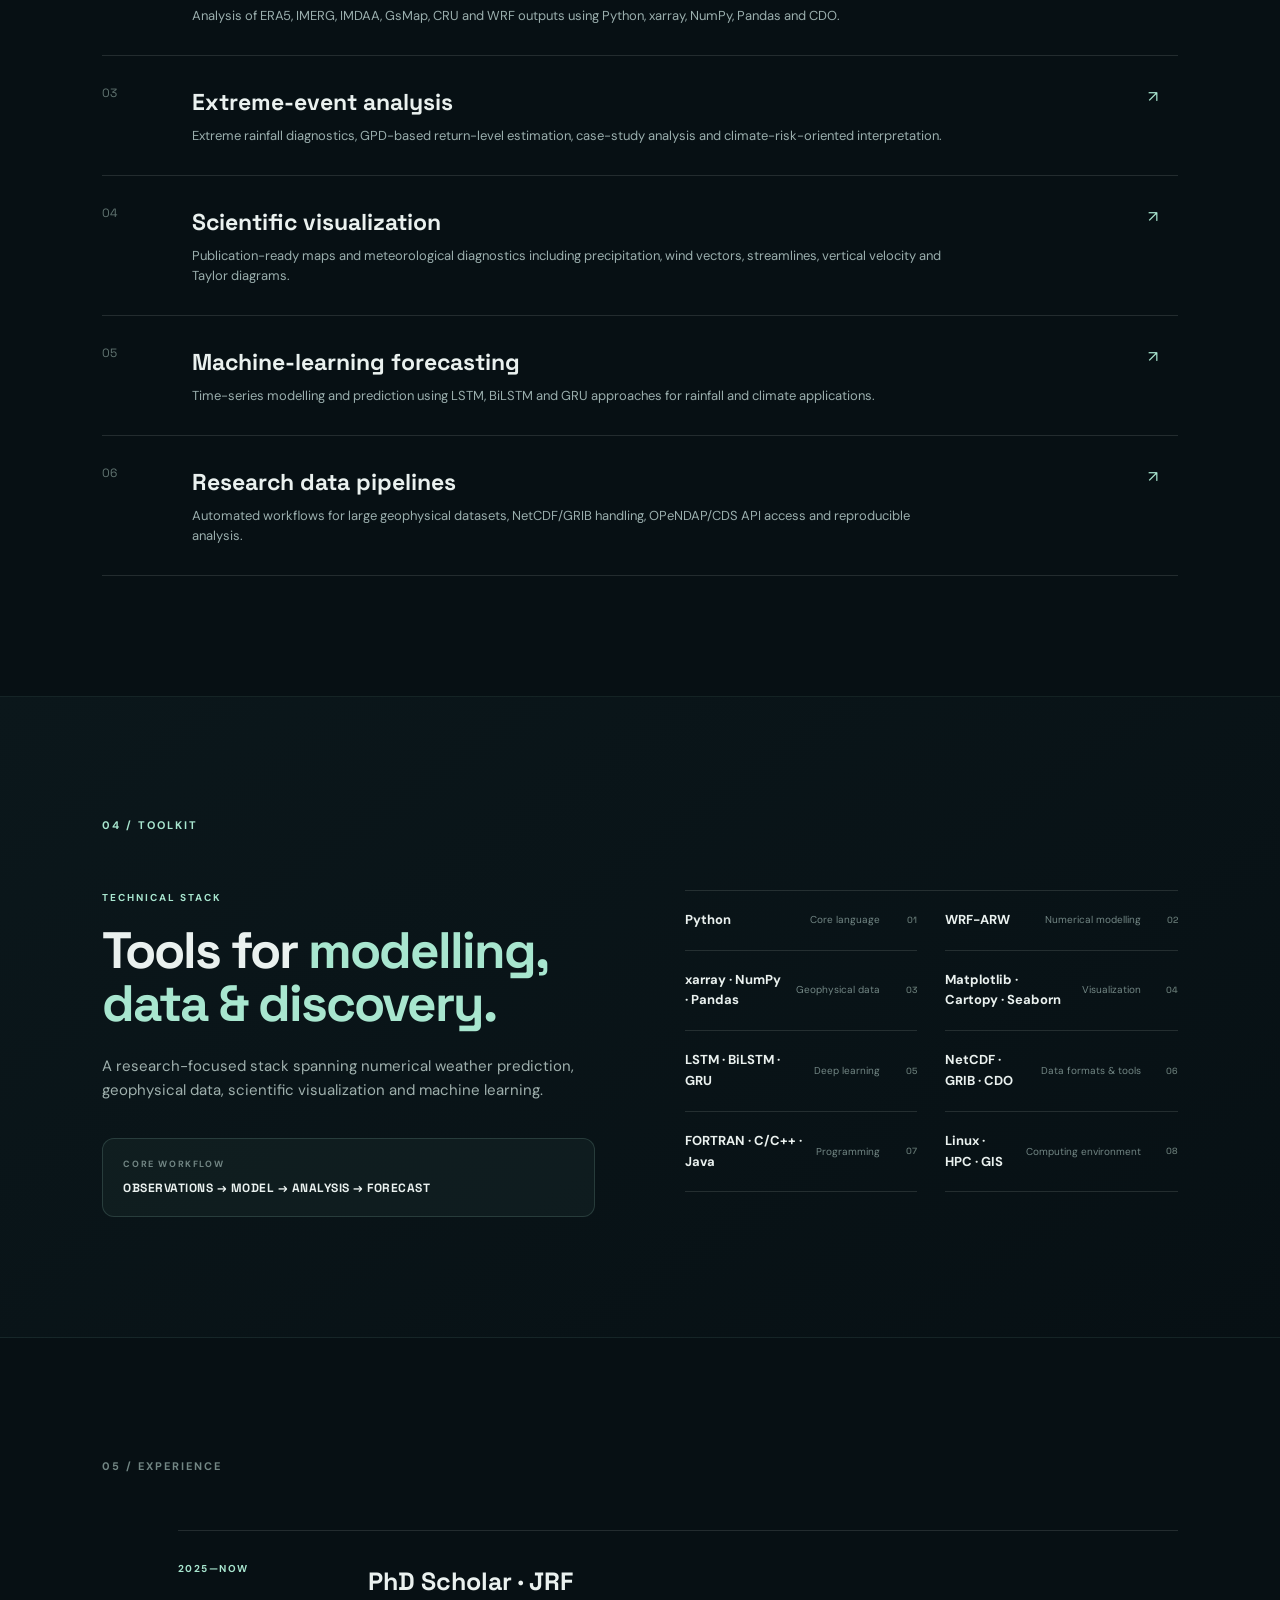
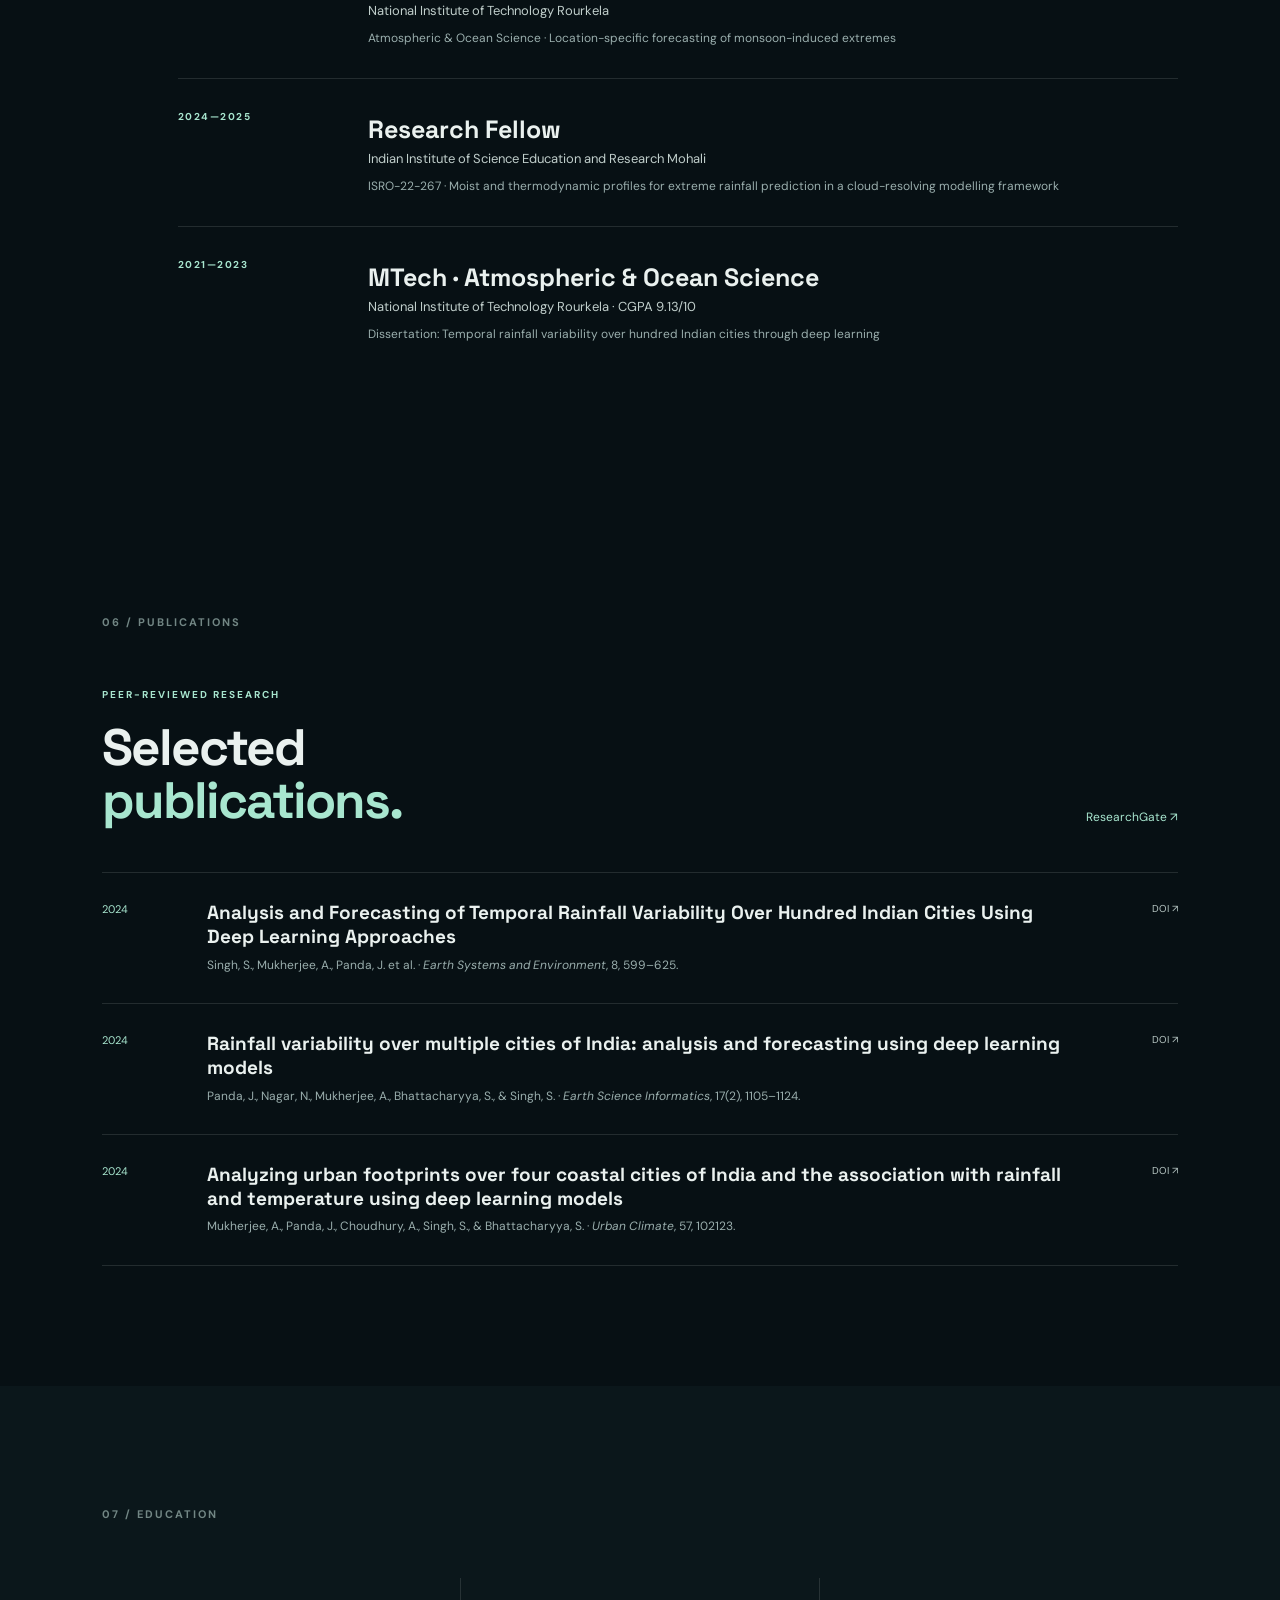
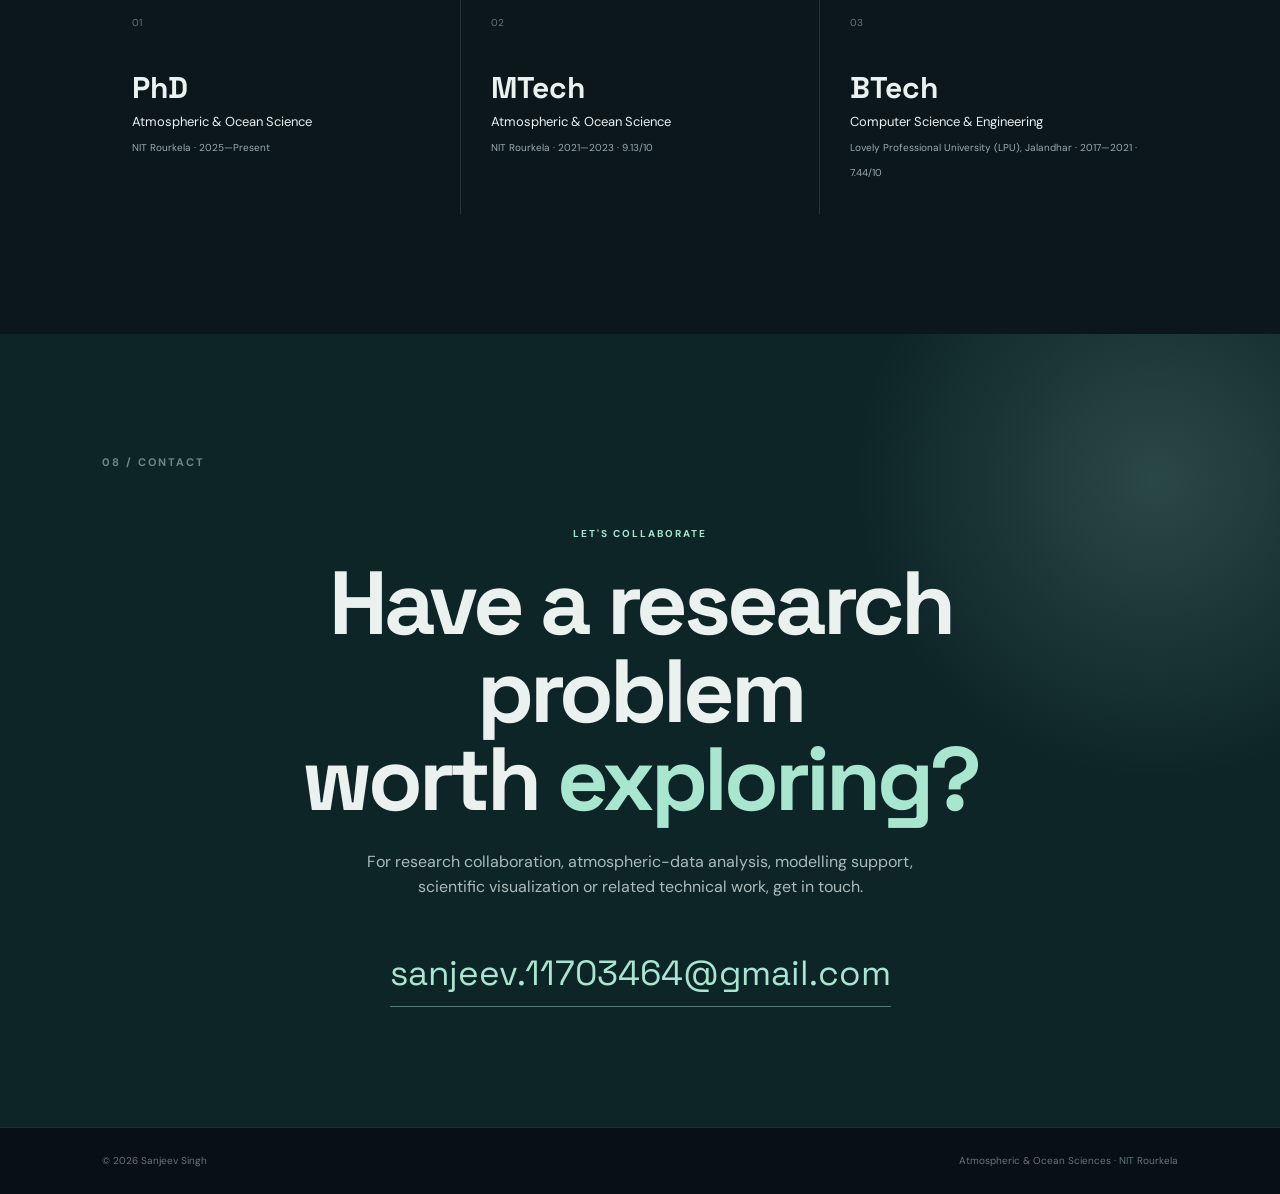
==== commit a529c5a9: "Add running WRF-ARW simulations to Services Card 01" ====
--- a/index.html
+++ b/index.html
@@ -15,7 +15,7 @@
 <article class="research-card"><div class="card-top"><span>06</span><span>Urban climate · Deep learning</span></div><div class="research-icon">▱</div><h3>Analyzing urban footprints over four coastal cities of India</h3><p>Analyzed urban footprints over four coastal cities of India and investigated their association with rainfall and temperature using deep learning models.</p><p class="research-detail">The study examines how <strong>urban characteristics</strong> relate to rainfall and temperature variability, using deep learning to explore these relationships across selected coastal Indian cities.</p><div class="card-tags"><span>Smart cities</span><span>Urban climate</span><span>Deep learning</span><span>Coastal cities</span></div><div class="card-index">06 / 07</div></article>
 <article class="research-card"><div class="card-top"><span>07</span><span>North Indian Ocean</span></div><div class="research-icon">↯</div><h3>Tropical cyclone recurvature in the North Indian Ocean</h3><p>Studying tropical cyclone recurvature over the North Indian Ocean and the associated atmospheric and oceanic conditions that influence changes in track direction and evolution.</p><div class="card-tags"><span>NIO</span><span>Recurvature</span><span>Tropical cyclones</span></div><div class="card-index">07 / 07</div></article>
 </div></section>
-<section class="section services" id="services"><div class="section-label">03 / SERVICES</div><div class="section-head"><div><p class="kicker">RESEARCH & TECHNICAL SUPPORT</p><h2>Scientific computing for <em>atmosphere & climate.</em></h2></div><p>Services aligned with my hands-on research experience in modelling, datasets, analysis and scientific visualization.</p></div><div class="service-list"><article><span>01</span><div><h3>WRF-ARW modelling</h3><p>Domain setup, WPS workflow, nesting, terrain representation, model configuration and post-processing for weather and regional climate studies.</p></div><b>↗</b></article><article><span>02</span><div><h3>Atmospheric data analysis</h3><p>Analysis of ERA5, IMERG, IMDAA, GsMap, CRU and WRF outputs using Python, xarray, NumPy, Pandas and CDO.</p></div><b>↗</b></article><article><span>03</span><div><h3>Extreme-event analysis</h3><p>Extreme rainfall diagnostics, GPD-based return-level estimation, case-study analysis and climate-risk-oriented interpretation.</p></div><b>↗</b></article><article><span>04</span><div><h3>Scientific visualization</h3><p>Publication-ready maps and meteorological diagnostics including precipitation, wind vectors, streamlines, vertical velocity and Taylor diagrams.</p></div><b>↗</b></article><article><span>05</span><div><h3>Machine-learning forecasting</h3><p>Time-series modelling and prediction using LSTM, BiLSTM and GRU approaches for rainfall and climate applications.</p></div><b>↗</b></article><article><span>06</span><div><h3>Research data pipelines</h3><p>Automated workflows for large geophysical datasets, NetCDF/GRIB handling, OPeNDAP/CDS API access and reproducible analysis.</p></div><b>↗</b></article></div></section>
+<section class="section services" id="services"><div class="section-label">03 / SERVICES</div><div class="section-head"><div><p class="kicker">RESEARCH & TECHNICAL SUPPORT</p><h2>Scientific computing for <em>atmosphere & climate.</em></h2></div><p>Services aligned with my hands-on research experience in modelling, datasets, analysis and scientific visualization.</p></div><div class="service-list"><article><span>01</span><div><h3>WRF-ARW modelling</h3><p>Domain setup, WPS workflow, nesting, terrain representation, model configuration, <strong>running WRF-ARW simulations</strong>, and post-processing for weather and regional climate studies.</p></div><b>↗</b></article><article><span>02</span><div><h3>Atmospheric data analysis</h3><p>Analysis of ERA5, IMERG, IMDAA, GsMap, CRU and WRF outputs using Python, xarray, NumPy, Pandas and CDO.</p></div><b>↗</b></article><article><span>03</span><div><h3>Extreme-event analysis</h3><p>Extreme rainfall diagnostics, GPD-based return-level estimation, case-study analysis and climate-risk-oriented interpretation.</p></div><b>↗</b></article><article><span>04</span><div><h3>Scientific visualization</h3><p>Publication-ready maps and meteorological diagnostics including precipitation, wind vectors, streamlines, vertical velocity and Taylor diagrams.</p></div><b>↗</b></article><article><span>05</span><div><h3>Machine-learning forecasting</h3><p>Time-series modelling and prediction using LSTM, BiLSTM and GRU approaches for rainfall and climate applications.</p></div><b>↗</b></article><article><span>06</span><div><h3>Research data pipelines</h3><p>Automated workflows for large geophysical datasets, NetCDF/GRIB handling, OPeNDAP/CDS API access and reproducible analysis.</p></div><b>↗</b></article></div></section>
 <section class="section toolkit"><div class="section-label">04 / TOOLKIT</div><div class="toolkit-grid"><div><p class="kicker">TECHNICAL STACK</p><h2>Tools for <em>modelling, data & discovery.</em></h2><p class="toolkit-intro">A research-focused stack spanning numerical weather prediction, geophysical data, scientific visualization and machine learning.</p><div class="toolkit-note"><span>CORE WORKFLOW</span><strong>OBSERVATIONS → MODEL → ANALYSIS → FORECAST</strong></div></div><div class="skills"><div class="skill"><span>Python</span><small>Core language</small><b>01</b></div><div class="skill"><span>WRF-ARW</span><small>Numerical modelling</small><b>02</b></div><div class="skill"><span>xarray · NumPy · Pandas</span><small>Geophysical data</small><b>03</b></div><div class="skill"><span>Matplotlib · Cartopy · Seaborn</span><small>Visualization</small><b>04</b></div><div class="skill"><span>LSTM · BiLSTM · GRU</span><small>Deep learning</small><b>05</b></div><div class="skill"><span>NetCDF · GRIB · CDO</span><small>Data formats & tools</small><b>06</b></div><div class="skill"><span>FORTRAN · C/C++ · Java</span><small>Programming</small><b>07</b></div><div class="skill"><span>Linux · HPC · GIS</span><small>Computing environment</small><b>08</b></div></div></div></section>
 <section class="section experience"><div class="section-label">05 / EXPERIENCE</div><div class="timeline"><div class="timeline-item"><span class="year">2025—NOW</span><div><h3>PhD Scholar · JRF</h3><p>National Institute of Technology Rourkela</p><small>Atmospheric & Ocean Science · Location-specific forecasting of monsoon-induced extremes</small></div></div><div class="timeline-item"><span class="year">2024—2025</span><div><h3>Research Fellow</h3><p>Indian Institute of Science Education and Research Mohali</p><small>ISRO-22-267 · Moist and thermodynamic profiles for extreme rainfall prediction in a cloud-resolving modelling framework</small></div></div><div class="timeline-item"><span class="year">2021—2023</span><div><h3>MTech · Atmospheric & Ocean Science</h3><p>National Institute of Technology Rourkela · CGPA 9.13/10</p><small>Dissertation: Temporal rainfall variability over hundred Indian cities through deep learning</small></div></div></div></section>
 <section class="section publications" id="publications"><div class="section-label">06 / PUBLICATIONS</div><div class="pub-head"><div><p class="kicker">PEER-REVIEWED RESEARCH</p><h2>Selected <em>publications.</em></h2></div><a class="text-link" href="https://www.researchgate.net/profile/Sanjeev-Singh-92" target="_blank" rel="noopener">ResearchGate ↗</a></div><div class="pub-list"><article class="pub"><span>2024</span><div><h3>Analysis and Forecasting of Temporal Rainfall Variability Over Hundred Indian Cities Using Deep Learning Approaches</h3><p>Singh, S., Mukherjee, A., Panda, J. et al. · <i>Earth Systems and Environment</i>, 8, 599–625.</p></div><a href="https://doi.org/10.1007/s41748-024-00396-y" target="_blank" rel="noopener">DOI ↗</a></article><article class="pub"><span>2024</span><div><h3>Rainfall variability over multiple cities of India: analysis and forecasting using deep learning models</h3><p>Panda, J., Nagar, N., Mukherjee, A., Bhattacharyya, S., & Singh, S. · <i>Earth Science Informatics</i>, 17(2), 1105–1124.</p></div><a href="https://doi.org/10.1007/s12145-024-01238-1" target="_blank" rel="noopener">DOI ↗</a></article><article class="pub"><span>2024</span><div><h3>Analyzing urban footprints over four coastal cities of India and the association with rainfall and temperature using deep learning models</h3><p>Mukherjee, A., Panda, J., Choudhury, A., Singh, S., & Bhattacharyya, S. · <i>Urban Climate</i>, 57, 102123.</p></div><a href="https://doi.org/10.1016/j.uclim.2024.102123" target="_blank" rel="noopener">DOI ↗</a></article></div></section>
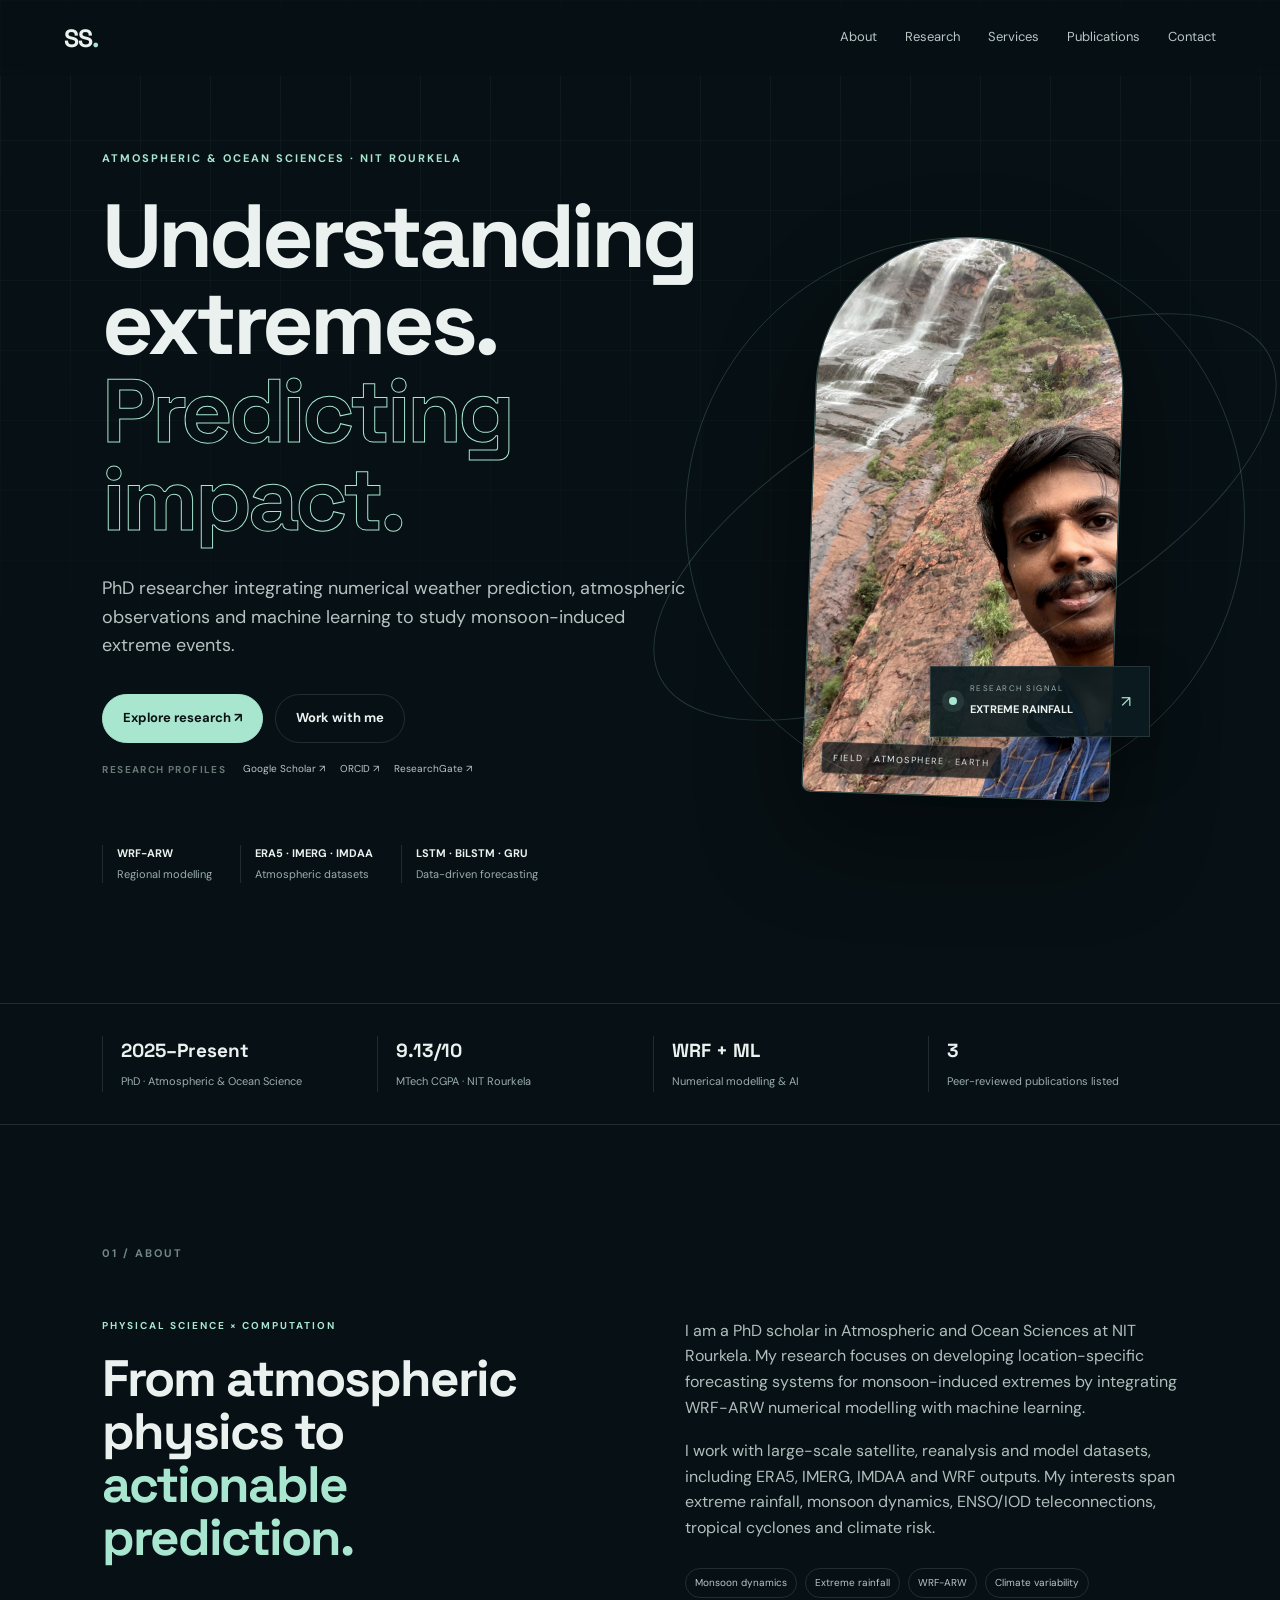
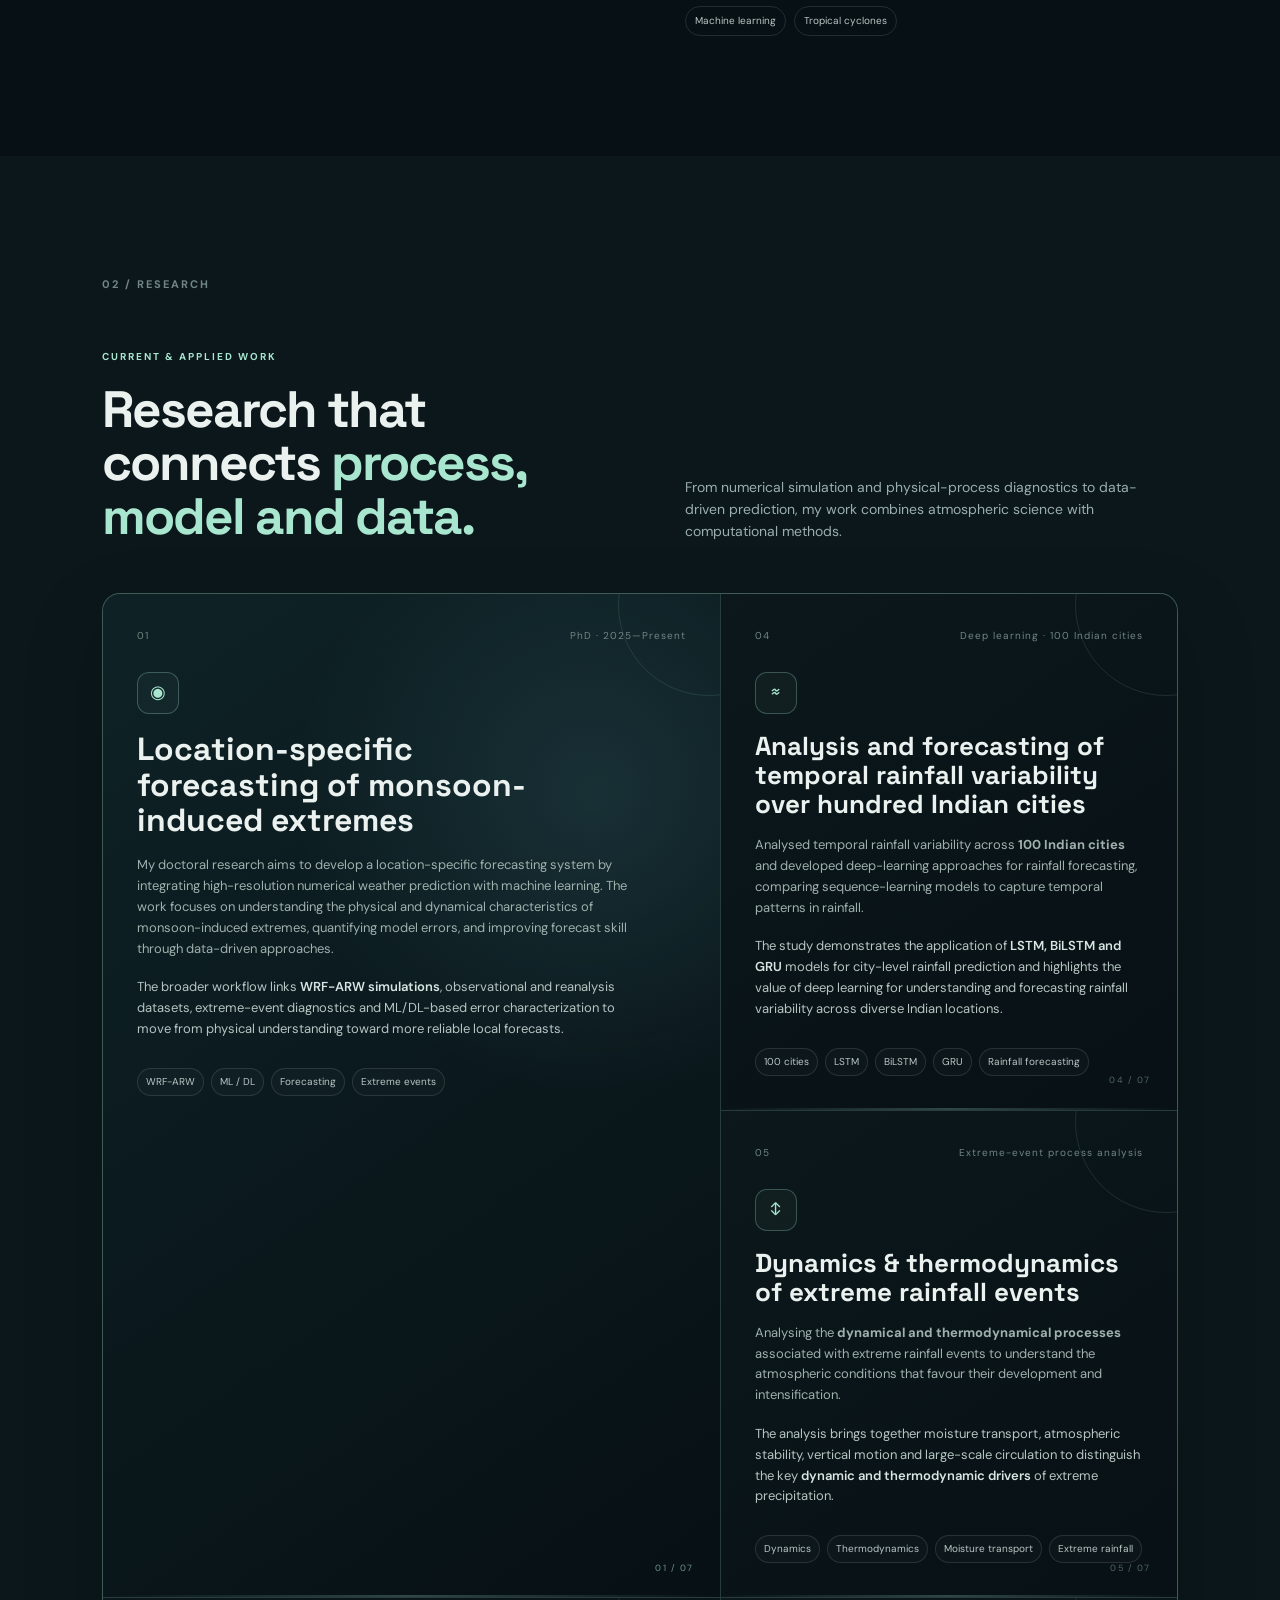
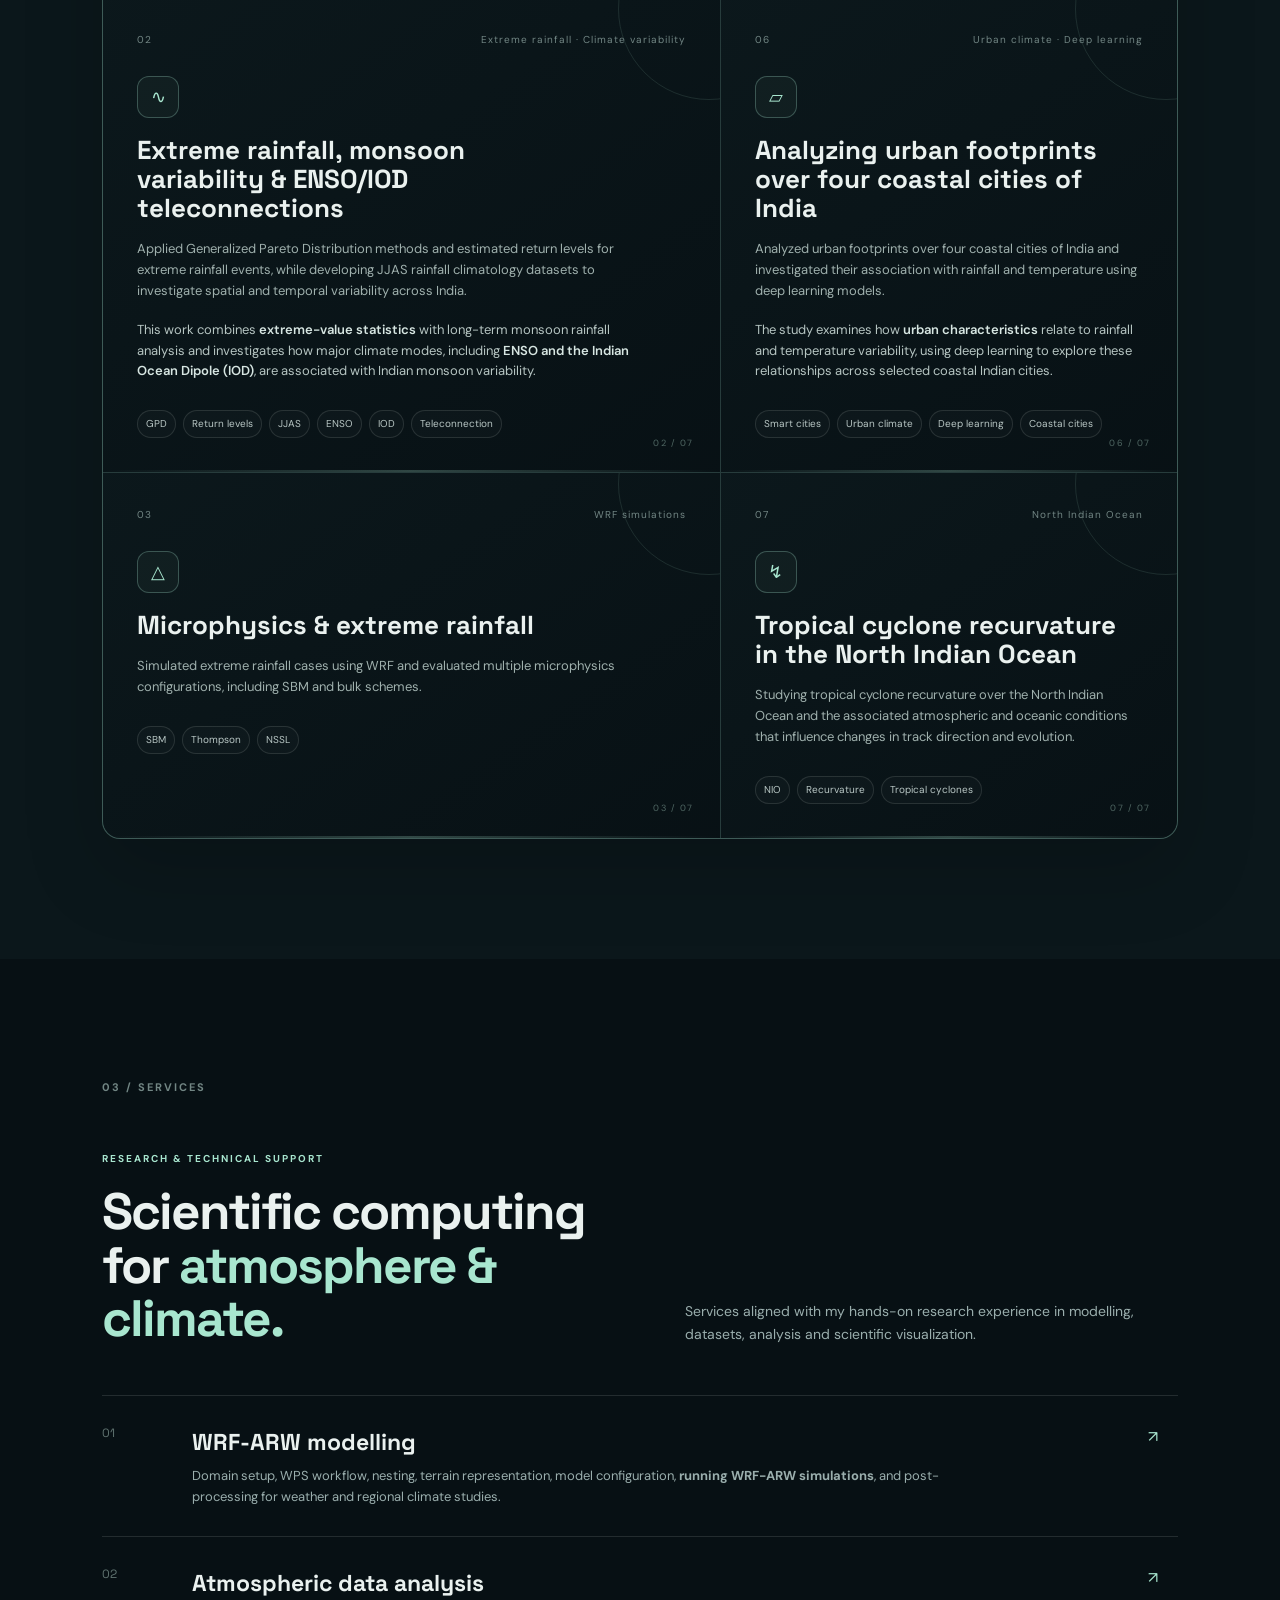
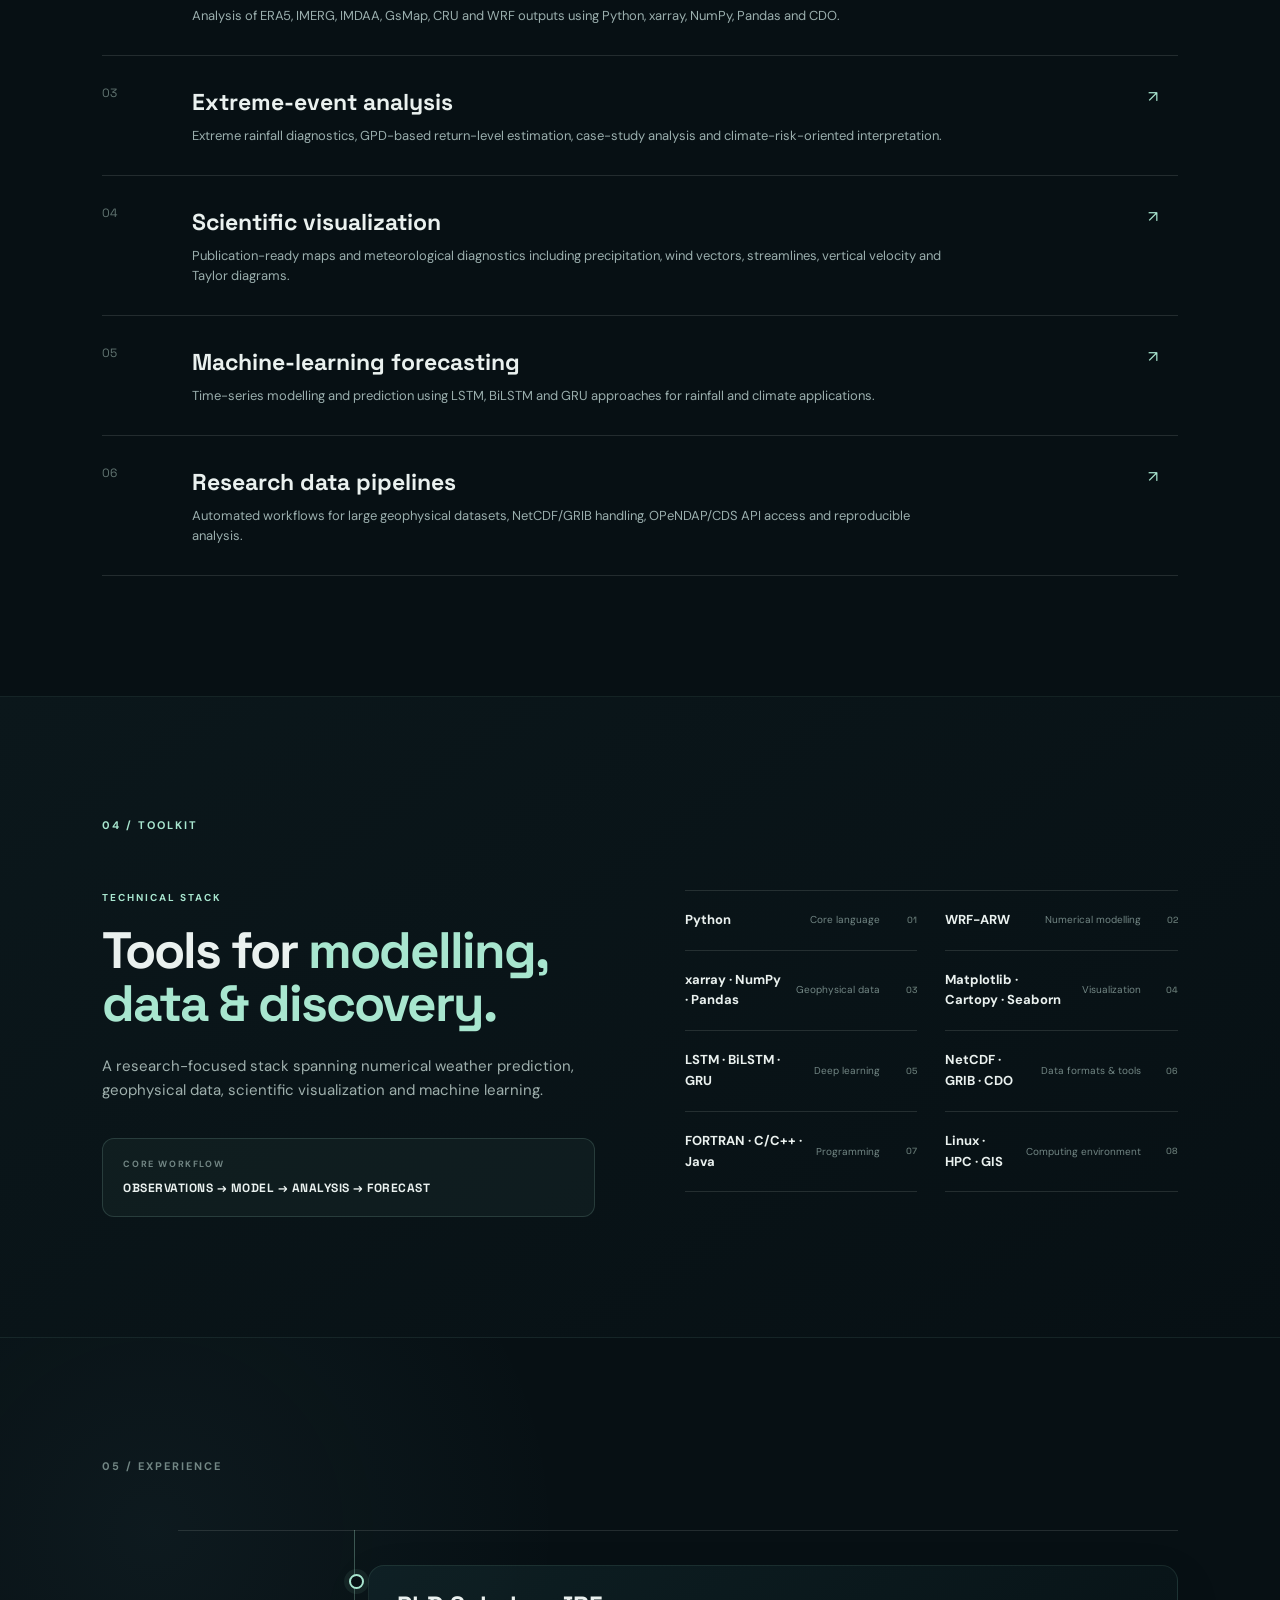
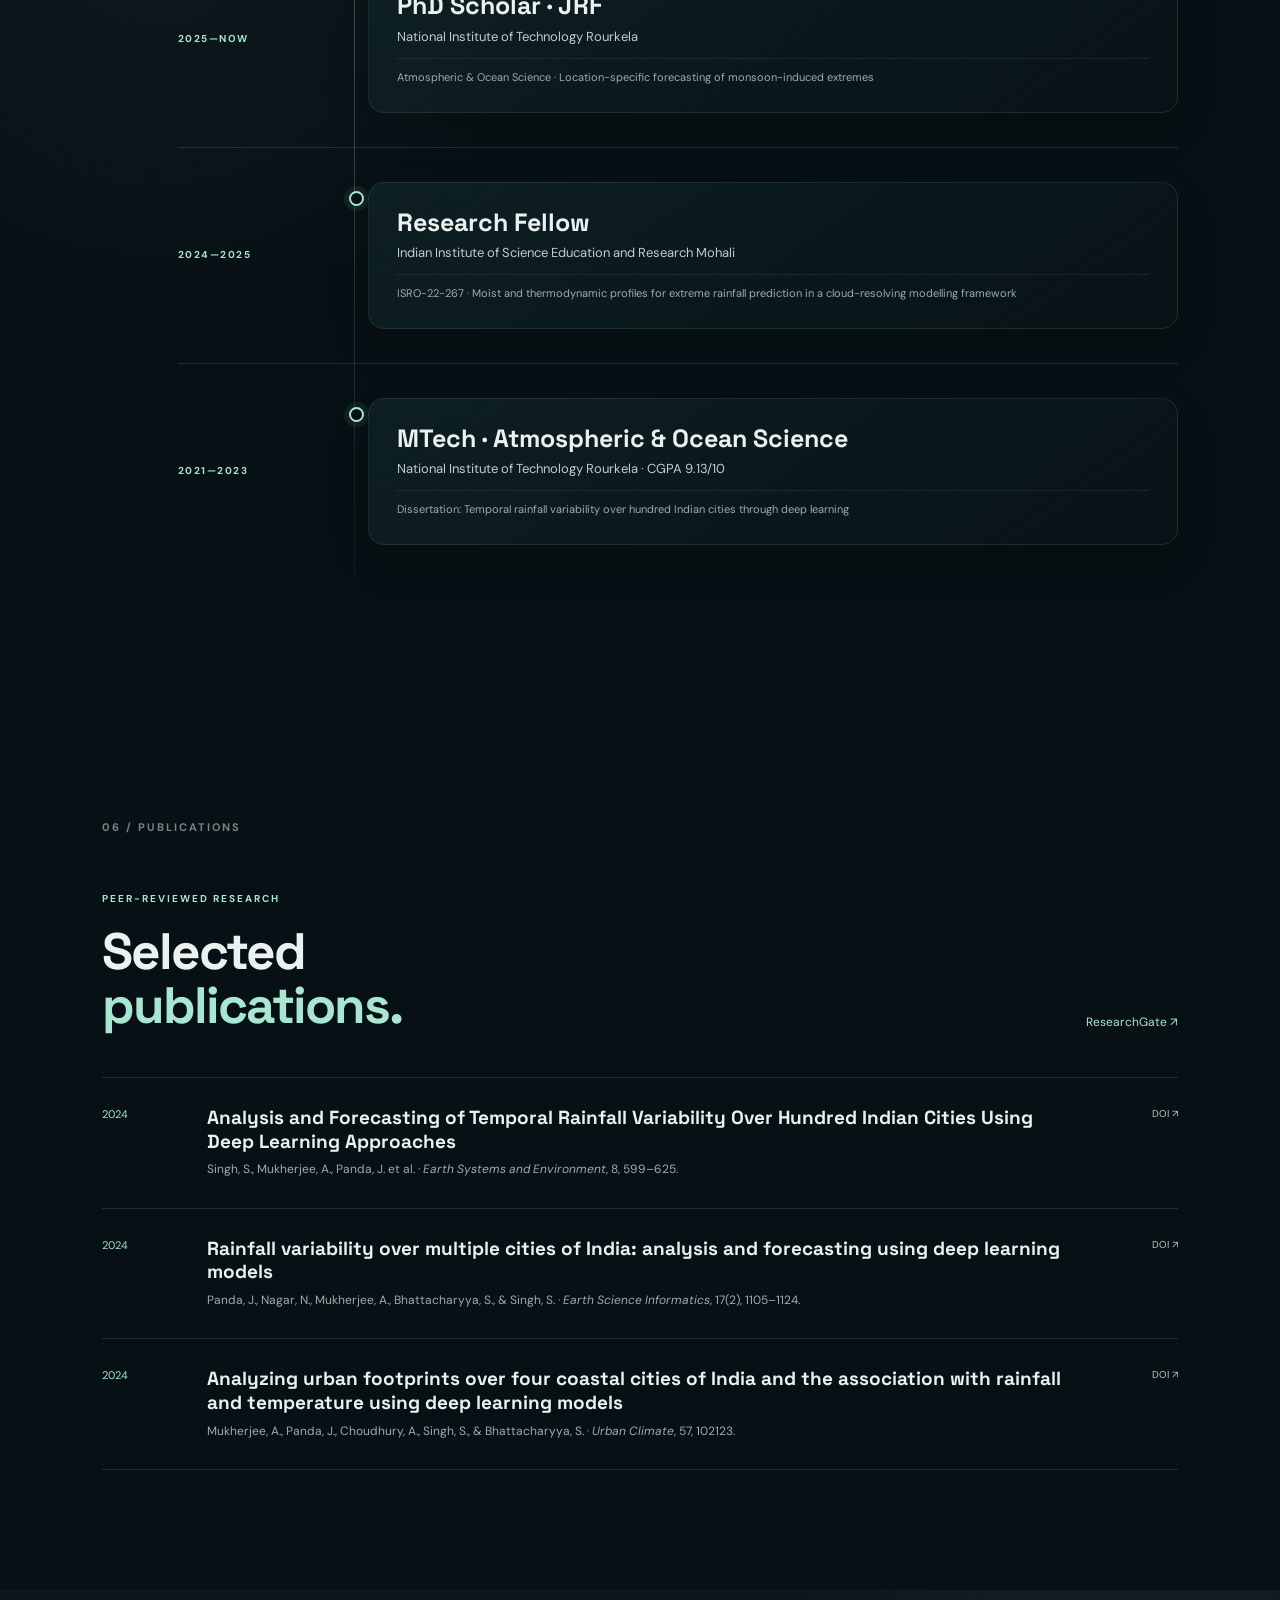
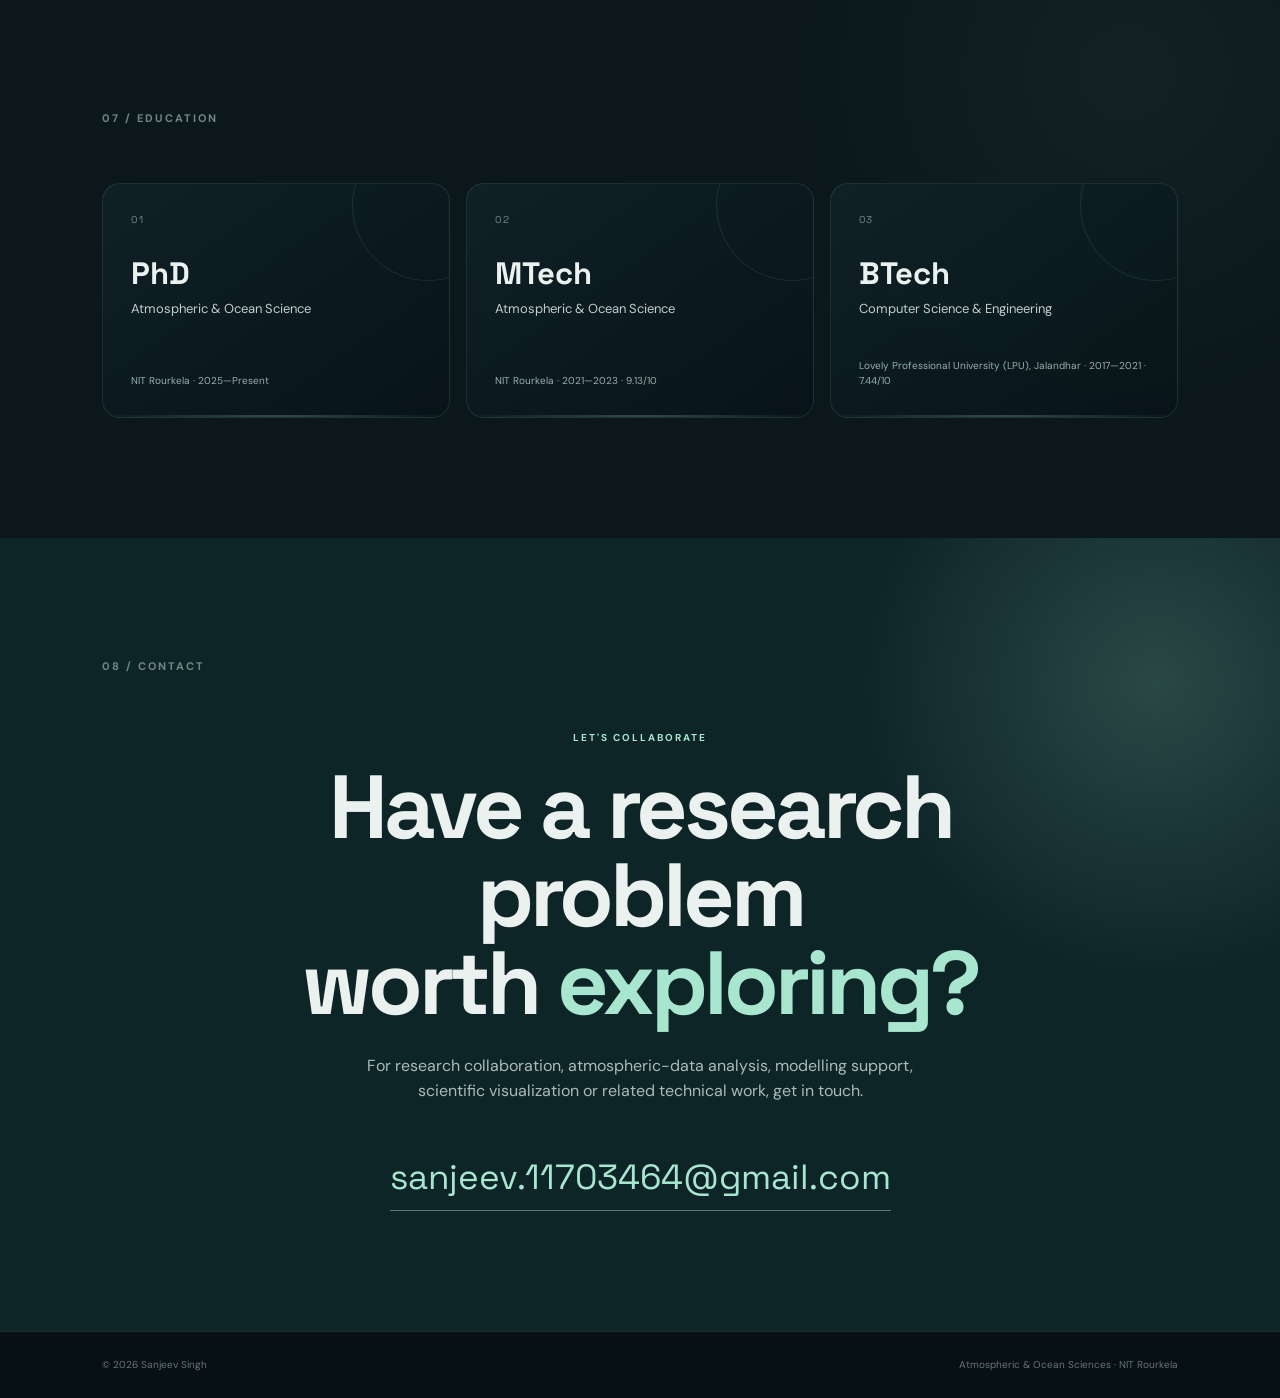
==== commit 215d9791: "Implement technical and academic SEO metadata" ====
--- a/index.html
+++ b/index.html
@@ -1,9 +1,59 @@
 <!DOCTYPE html>
 <html lang="en">
-<head><meta charset="UTF-8"><meta name="viewport" content="width=device-width, initial-scale=1.0"><meta name="description" content="Sanjeev Singh — Atmospheric & Ocean Sciences researcher working on extreme rainfall, monsoon dynamics, WRF modelling, machine learning and climate risk."><title>Sanjeev Singh | Atmospheric & Ocean Sciences Researcher</title><link rel="preconnect" href="https://fonts.googleapis.com"><link rel="preconnect" href="https://fonts.gstatic.com" crossorigin><link href="https://fonts.googleapis.com/css2?family=DM+Sans:wght@400;500;600;700&family=Space+Grotesk:wght@500;600;700&display=swap" rel="stylesheet"><link rel="stylesheet" href="styles.css"></head>
-<body><div class="progress" id="progress"></div><header class="site-header"><a class="brand" href="#home">SS<span>.</span></a><button class="menu-toggle" aria-label="Toggle navigation" aria-expanded="false">☰</button><nav class="nav" id="nav"><a href="#about">About</a><a href="#research">Research</a><a href="#services">Services</a><a href="#publications">Publications</a><a href="#contact">Contact</a></nav></header>
+<head>
+<meta charset="UTF-8">
+<meta name="viewport" content="width=device-width, initial-scale=1.0">
+<meta name="description" content="Sanjeev Singh is a PhD researcher in Atmospheric & Ocean Sciences at NIT Rourkela working on extreme rainfall, Indian Summer Monsoon, WRF-ARW modelling, numerical weather prediction, machine learning and climate risk.">
+<meta name="keywords" content="Sanjeev Singh, Atmospheric and Ocean Sciences, NIT Rourkela, extreme rainfall, Indian Summer Monsoon, WRF-ARW, numerical weather prediction, machine learning, deep learning, ENSO, IOD, tropical cyclones, Odisha, rainfall forecasting">
+<meta name="author" content="Sanjeev Singh">
+<meta name="robots" content="index, follow, max-image-preview:large">
+<meta name="googlebot" content="index, follow, max-image-preview:large">
+<link rel="canonical" href="https://sanjeevsingh-original.github.io/portfolio/">
+<meta property="og:type" content="profile">
+<meta property="og:title" content="Sanjeev Singh | Atmospheric & Ocean Sciences Researcher">
+<meta property="og:description" content="PhD researcher at NIT Rourkela working on extreme rainfall, monsoon dynamics, WRF-ARW modelling and machine learning for location-specific forecasting.">
+<meta property="og:url" content="https://sanjeevsingh-original.github.io/portfolio/">
+<meta property="og:site_name" content="Sanjeev Singh — Research Portfolio">
+<meta property="og:image" content="https://sanjeevsingh-original.github.io/portfolio/assets/profile.jpg">
+<meta property="og:image:alt" content="Sanjeev Singh — Atmospheric & Ocean Sciences researcher">
+<meta name="twitter:card" content="summary_large_image">
+<meta name="twitter:title" content="Sanjeev Singh | Atmospheric & Ocean Sciences Researcher">
+<meta name="twitter:description" content="Research portfolio covering extreme rainfall, monsoon dynamics, WRF-ARW modelling and machine learning.">
+<meta name="twitter:image" content="https://sanjeevsingh-original.github.io/portfolio/assets/profile.jpg">
+<link rel="icon" href="assets/profile.jpg" type="image/jpeg">
+<link rel="preconnect" href="https://fonts.googleapis.com">
+<link rel="preconnect" href="https://fonts.gstatic.com" crossorigin>
+<link href="https://fonts.googleapis.com/css2?family=DM+Sans:wght@400;500;600;700&family=Space+Grotesk:wght@500;600;700&display=swap" rel="stylesheet">
+<link rel="stylesheet" href="styles.css">
+<script type="application/ld+json">
+{
+  "@context":"https://schema.org",
+  "@type":"Person",
+  "name":"Sanjeev Singh",
+  "url":"https://sanjeevsingh-original.github.io/portfolio/",
+  "image":"https://sanjeevsingh-original.github.io/portfolio/assets/profile.jpg",
+  "jobTitle":"PhD Scholar / JRF",
+  "description":"Atmospheric and Ocean Sciences researcher working on extreme rainfall, Indian Summer Monsoon variability, WRF-ARW numerical modelling and machine learning.",
+  "affiliation":{"@type":"CollegeOrUniversity","name":"National Institute of Technology Rourkela","url":"https://www.nitrkl.ac.in/"},
+  "sameAs":[
+    "https://scholar.google.com/citations?user=5njnkWgAAAAJ&hl=en",
+    "https://orcid.org/0009-0000-6680-6531",
+    "https://www.researchgate.net/profile/Sanjeev-Singh-92",
+    "https://github.com/sanjeevsingh-original",
+    "https://in.linkedin.com/in/sanjeev-singh-original"
+  ],
+  "knowsAbout":["Extreme rainfall","Indian Summer Monsoon","WRF-ARW","Numerical weather prediction","Machine learning","Deep learning","ENSO","Indian Ocean Dipole","Tropical cyclones","Climate risk","Atmospheric science"],
+  "alumniOf":[
+    {"@type":"CollegeOrUniversity","name":"National Institute of Technology Rourkela"},
+    {"@type":"CollegeOrUniversity","name":"Lovely Professional University"}
+  ]
+}
+</script>
+<title>Sanjeev Singh | Atmospheric & Ocean Sciences Researcher</title>
+</head>
+<body><div class="progress" id="progress"></div><header class="site-header"><a class="brand" href="#home" aria-label="Sanjeev Singh home">SS<span>.</span></a><button class="menu-toggle" aria-label="Toggle navigation" aria-expanded="false">☰</button><nav class="nav" id="nav" aria-label="Primary navigation"><a href="#about">About</a><a href="#research">Research</a><a href="#services">Services</a><a href="#publications">Publications</a><a href="#contact">Contact</a></nav></header>
 <main>
-<section class="hero section" id="home"><div class="hero-grid"></div><div class="hero-copy reveal"><p class="eyebrow">ATMOSPHERIC & OCEAN SCIENCES · NIT ROURKELA</p><h1>Understanding extremes.<br><span>Predicting impact.</span></h1><p class="hero-text">PhD researcher integrating numerical weather prediction, atmospheric observations and machine learning to study monsoon-induced extreme events.</p><div class="hero-actions"><a class="btn primary" href="#research">Explore research <span>↗</span></a><a class="btn ghost" href="#contact">Work with me</a></div><div class="research-profiles"><span>RESEARCH PROFILES</span><a href="https://scholar.google.com/citations?user=5njnkWgAAAAJ&hl=en" target="_blank" rel="noopener">Google Scholar ↗</a><a href="https://orcid.org/0009-0000-6680-6531" target="_blank" rel="noopener">ORCID ↗</a><a href="https://www.researchgate.net/profile/Sanjeev-Singh-92" target="_blank" rel="noopener">ResearchGate ↗</a></div><div class="hero-meta"><div><strong>WRF-ARW</strong><span>Regional modelling</span></div><div><strong>ERA5 · IMERG · IMDAA</strong><span>Atmospheric datasets</span></div><div><strong>LSTM · BiLSTM · GRU</strong><span>Data-driven forecasting</span></div></div></div><div class="hero-visual reveal"><div class="photo-frame"><img src="assets/profile.jpg" alt="Sanjeev Singh outdoors near a waterfall"><div class="photo-tag">FIELD · ATMOSPHERE · EARTH</div></div><div class="orbit orbit-one"></div><div class="orbit orbit-two"></div><div class="weather-card"><span class="pulse"></span><div><small>RESEARCH SIGNAL</small><strong>EXTREME RAINFALL</strong></div><span class="arrow">↗</span></div></div></section>
+<section class="hero section" id="home"><div class="hero-grid"></div><div class="hero-copy reveal"><p class="eyebrow">ATMOSPHERIC & OCEAN SCIENCES · NIT ROURKELA</p><h1>Understanding extremes.<br><span>Predicting impact.</span></h1><p class="hero-text">PhD researcher integrating numerical weather prediction, atmospheric observations and machine learning to study monsoon-induced extreme events.</p><div class="hero-actions"><a class="btn primary" href="#research">Explore research <span>↗</span></a><a class="btn ghost" href="#contact">Work with me</a></div><div class="research-profiles"><span>RESEARCH PROFILES</span><a href="https://scholar.google.com/citations?user=5njnkWgAAAAJ&hl=en" target="_blank" rel="noopener">Google Scholar ↗</a><a href="https://orcid.org/0009-0000-6680-6531" target="_blank" rel="noopener">ORCID ↗</a><a href="https://www.researchgate.net/profile/Sanjeev-Singh-92" target="_blank" rel="noopener">ResearchGate ↗</a></div><div class="hero-meta"><div><strong>WRF-ARW</strong><span>Regional modelling</span></div><div><strong>ERA5 · IMERG · IMDAA</strong><span>Atmospheric datasets</span></div><div><strong>LSTM · BiLSTM · GRU</strong><span>Data-driven forecasting</span></div></div></div><div class="hero-visual reveal"><div class="photo-frame"><img src="assets/profile.jpg" alt="Sanjeev Singh, Atmospheric and Ocean Sciences researcher at NIT Rourkela" width="430" height="560" fetchpriority="high"><div class="photo-tag">FIELD · ATMOSPHERE · EARTH</div></div><div class="orbit orbit-one"></div><div class="orbit orbit-two"></div><div class="weather-card"><span class="pulse"></span><div><small>RESEARCH SIGNAL</small><strong>EXTREME RAINFALL</strong></div><span class="arrow">↗</span></div></div></section>
 <section class="stats section reveal" aria-label="Research profile"><div><strong>2025–Present</strong><span>PhD · Atmospheric & Ocean Science</span></div><div><strong>9.13/10</strong><span>MTech CGPA · NIT Rourkela</span></div><div><strong>WRF + ML</strong><span>Numerical modelling & AI</span></div><div><strong>3</strong><span>Peer-reviewed publications listed</span></div></section>
 <section class="section about" id="about"><div class="section-label">01 / ABOUT</div><div class="two-col"><div><p class="kicker">PHYSICAL SCIENCE × COMPUTATION</p><h2>From atmospheric physics to <em>actionable prediction.</em></h2></div><div class="about-copy"><p>I am a PhD scholar in Atmospheric and Ocean Sciences at NIT Rourkela. My research focuses on developing location-specific forecasting systems for monsoon-induced extremes by integrating WRF-ARW numerical modelling with machine learning.</p><p>I work with large-scale satellite, reanalysis and model datasets, including ERA5, IMERG, IMDAA and WRF outputs. My interests span extreme rainfall, monsoon dynamics, ENSO/IOD teleconnections, tropical cyclones and climate risk.</p><div class="tag-cloud"><span>Monsoon dynamics</span><span>Extreme rainfall</span><span>WRF-ARW</span><span>Climate variability</span><span>Machine learning</span><span>Tropical cyclones</span></div></div></div></section>
 <section class="section research" id="research"><div class="section-label">02 / RESEARCH</div><div class="section-head"><div><p class="kicker">CURRENT & APPLIED WORK</p><h2>Research that connects <em>process, model and data.</em></h2></div><p>From numerical simulation and physical-process diagnostics to data-driven prediction, my work combines atmospheric science with computational methods.</p></div><div class="research-grid">
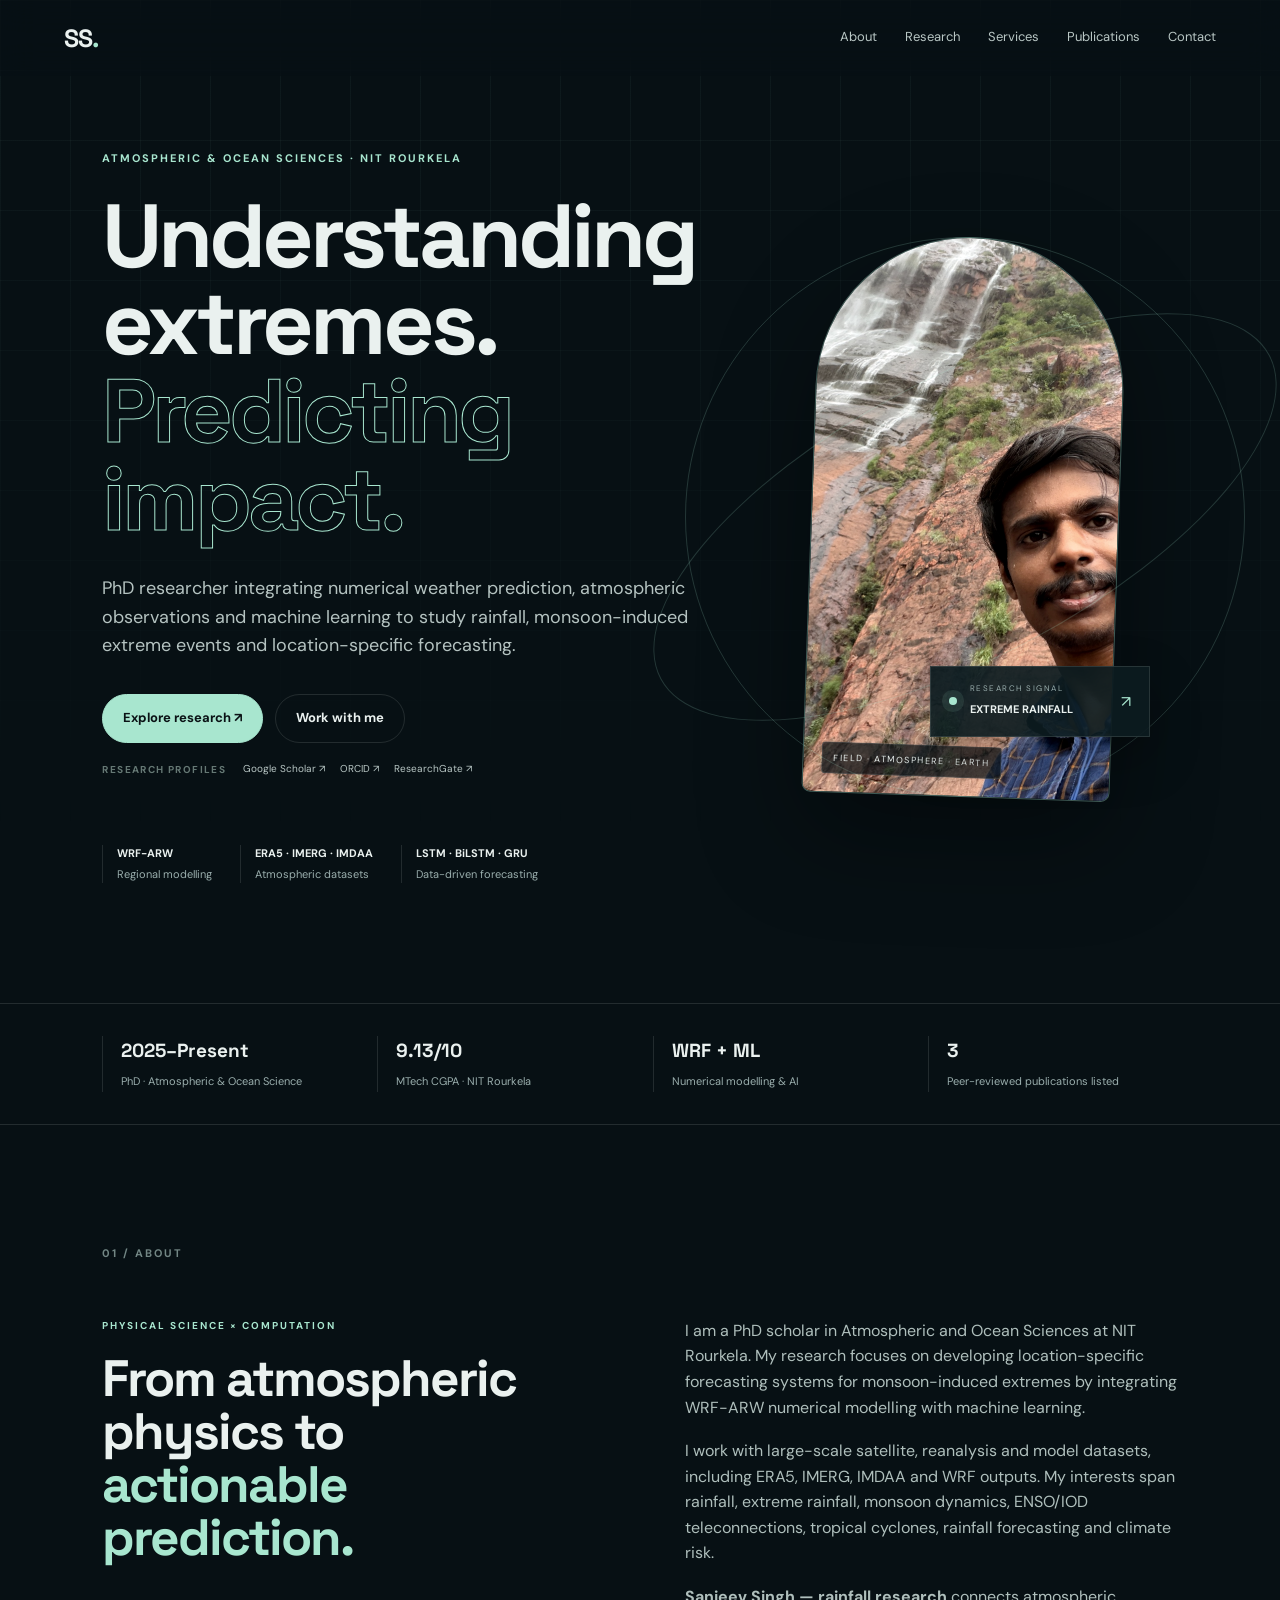
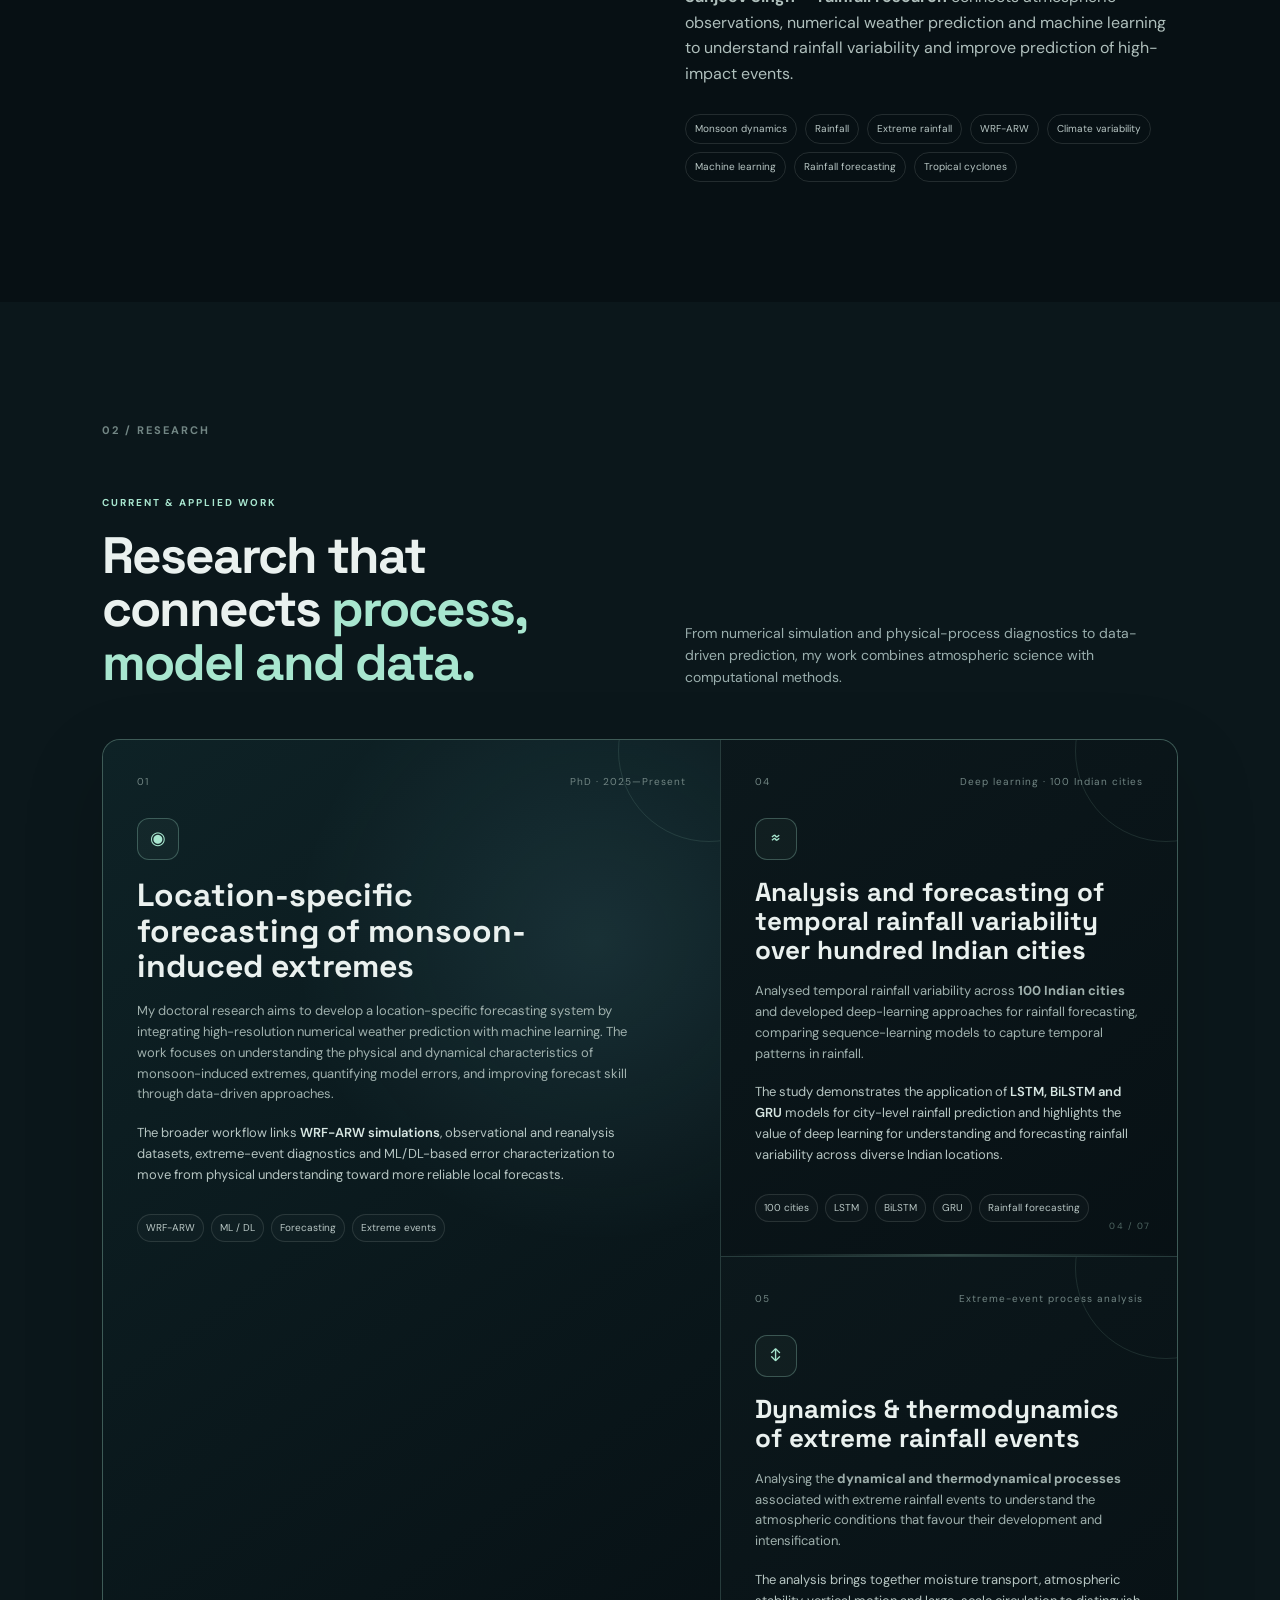
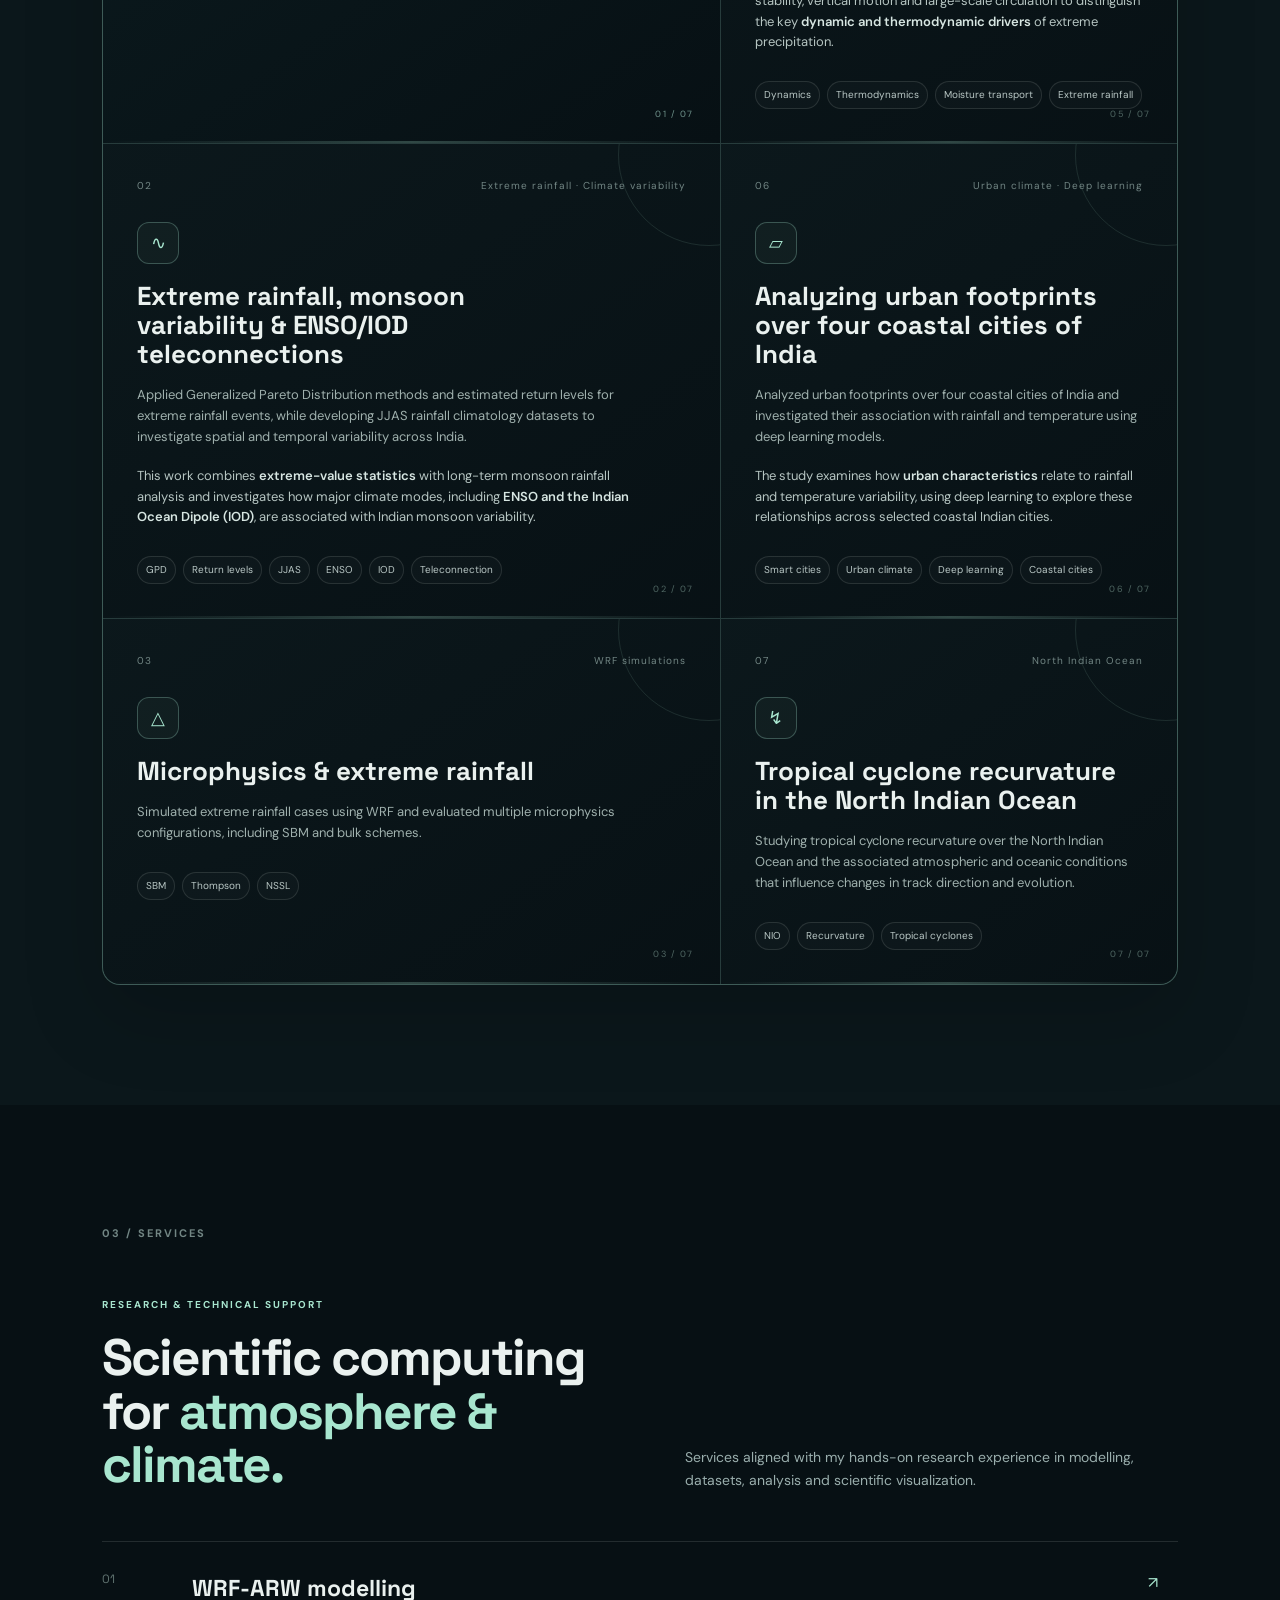
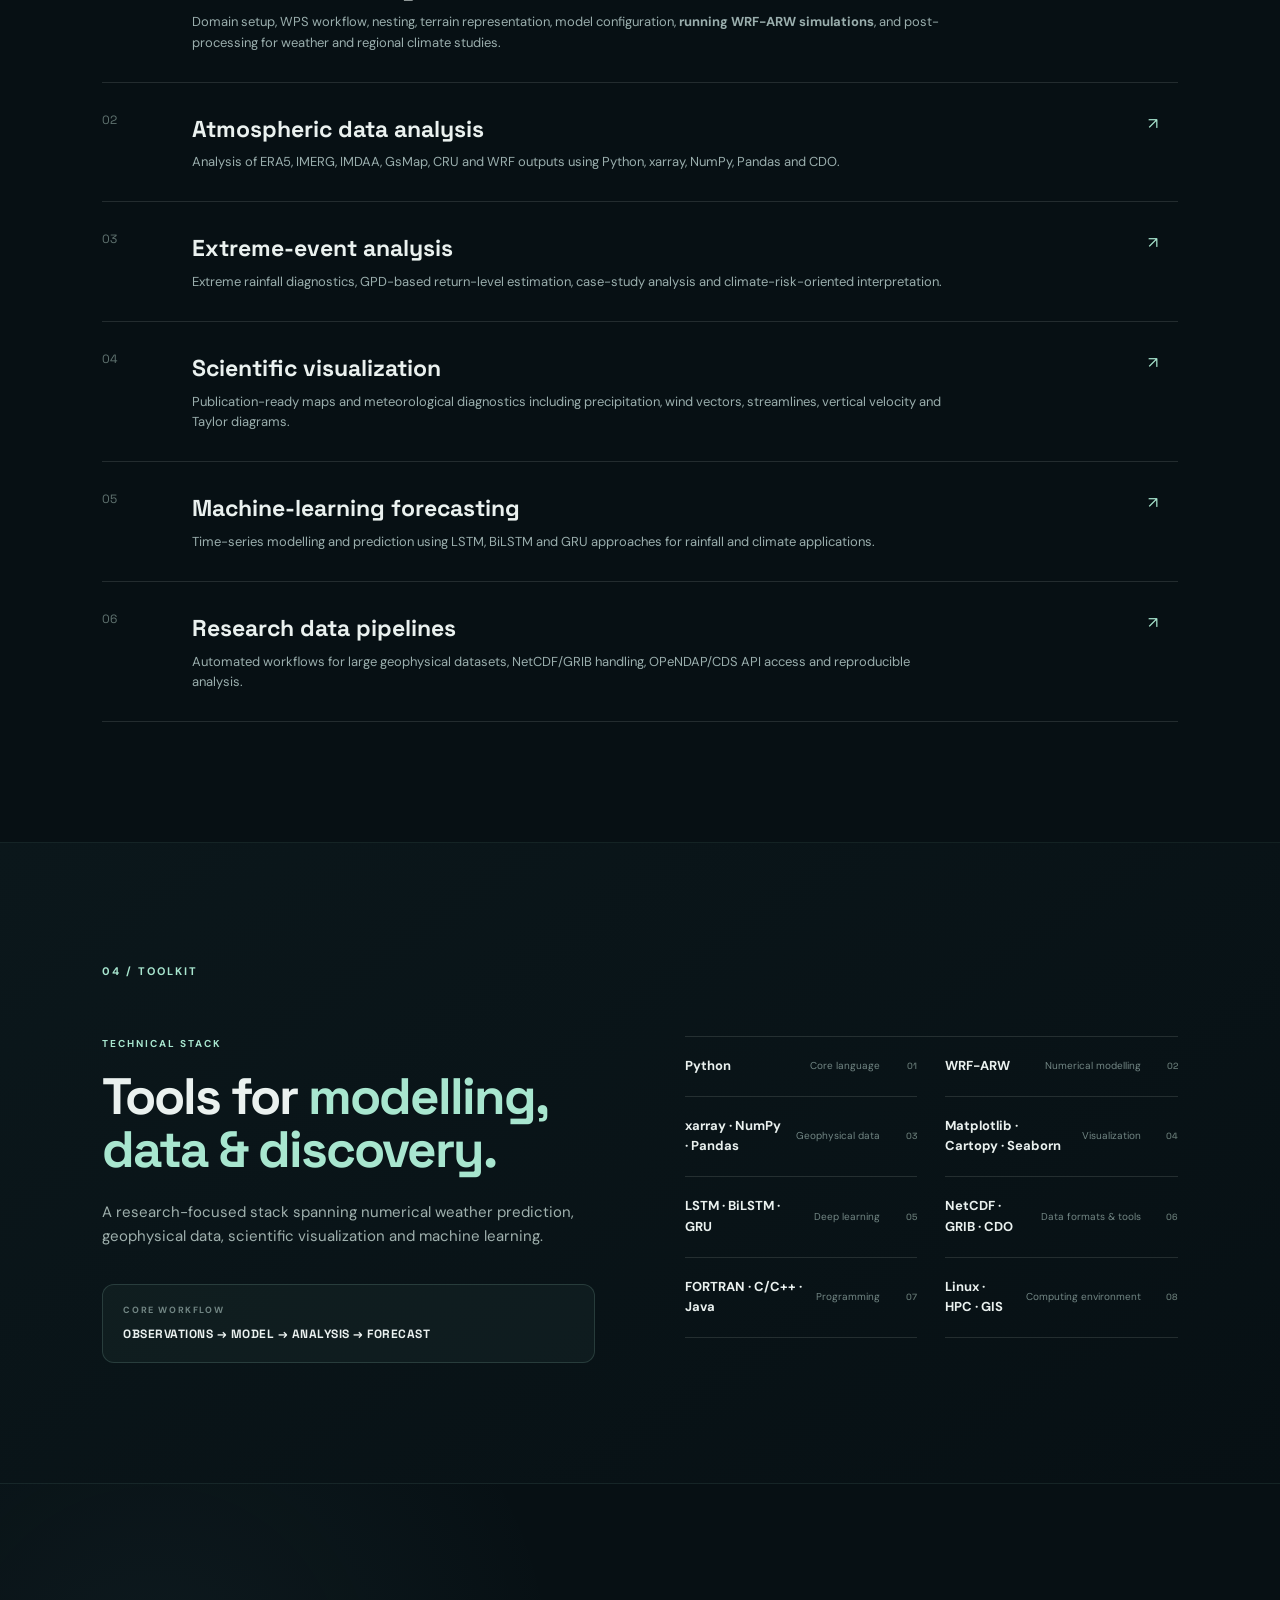
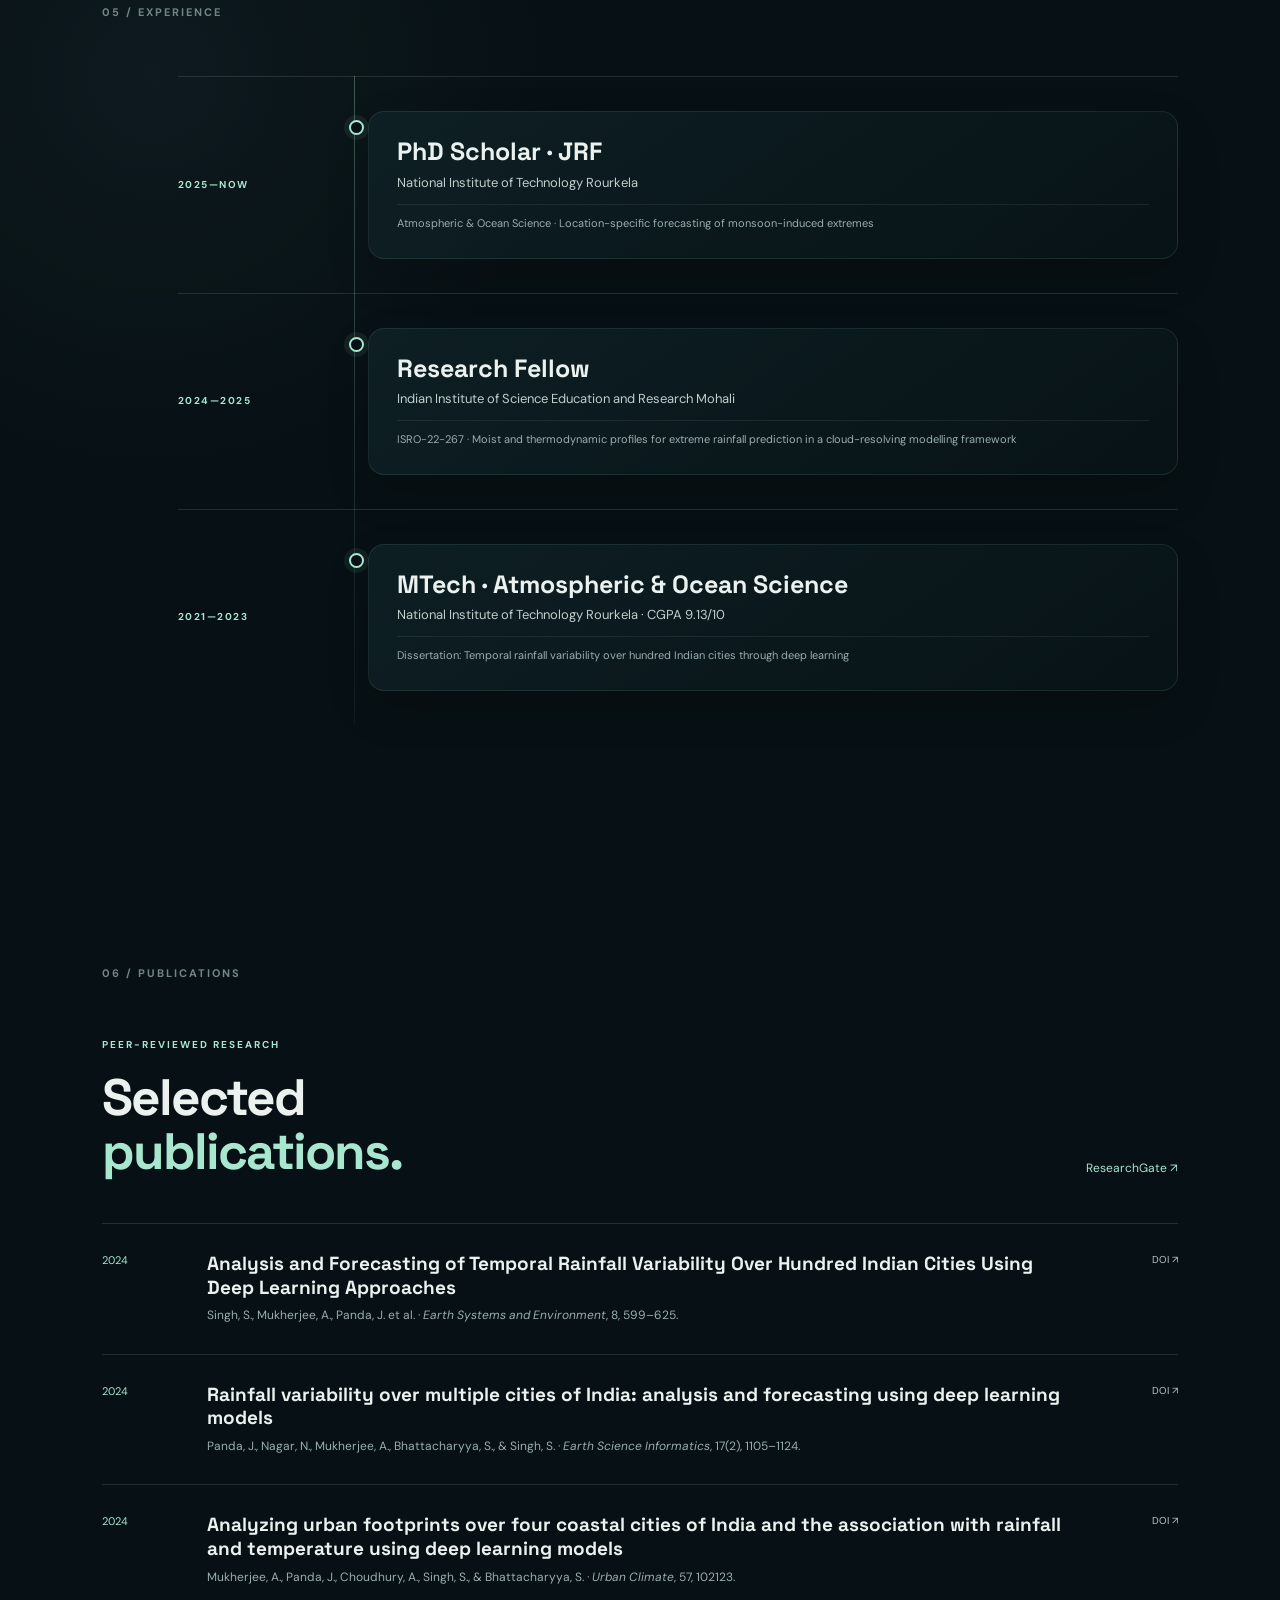
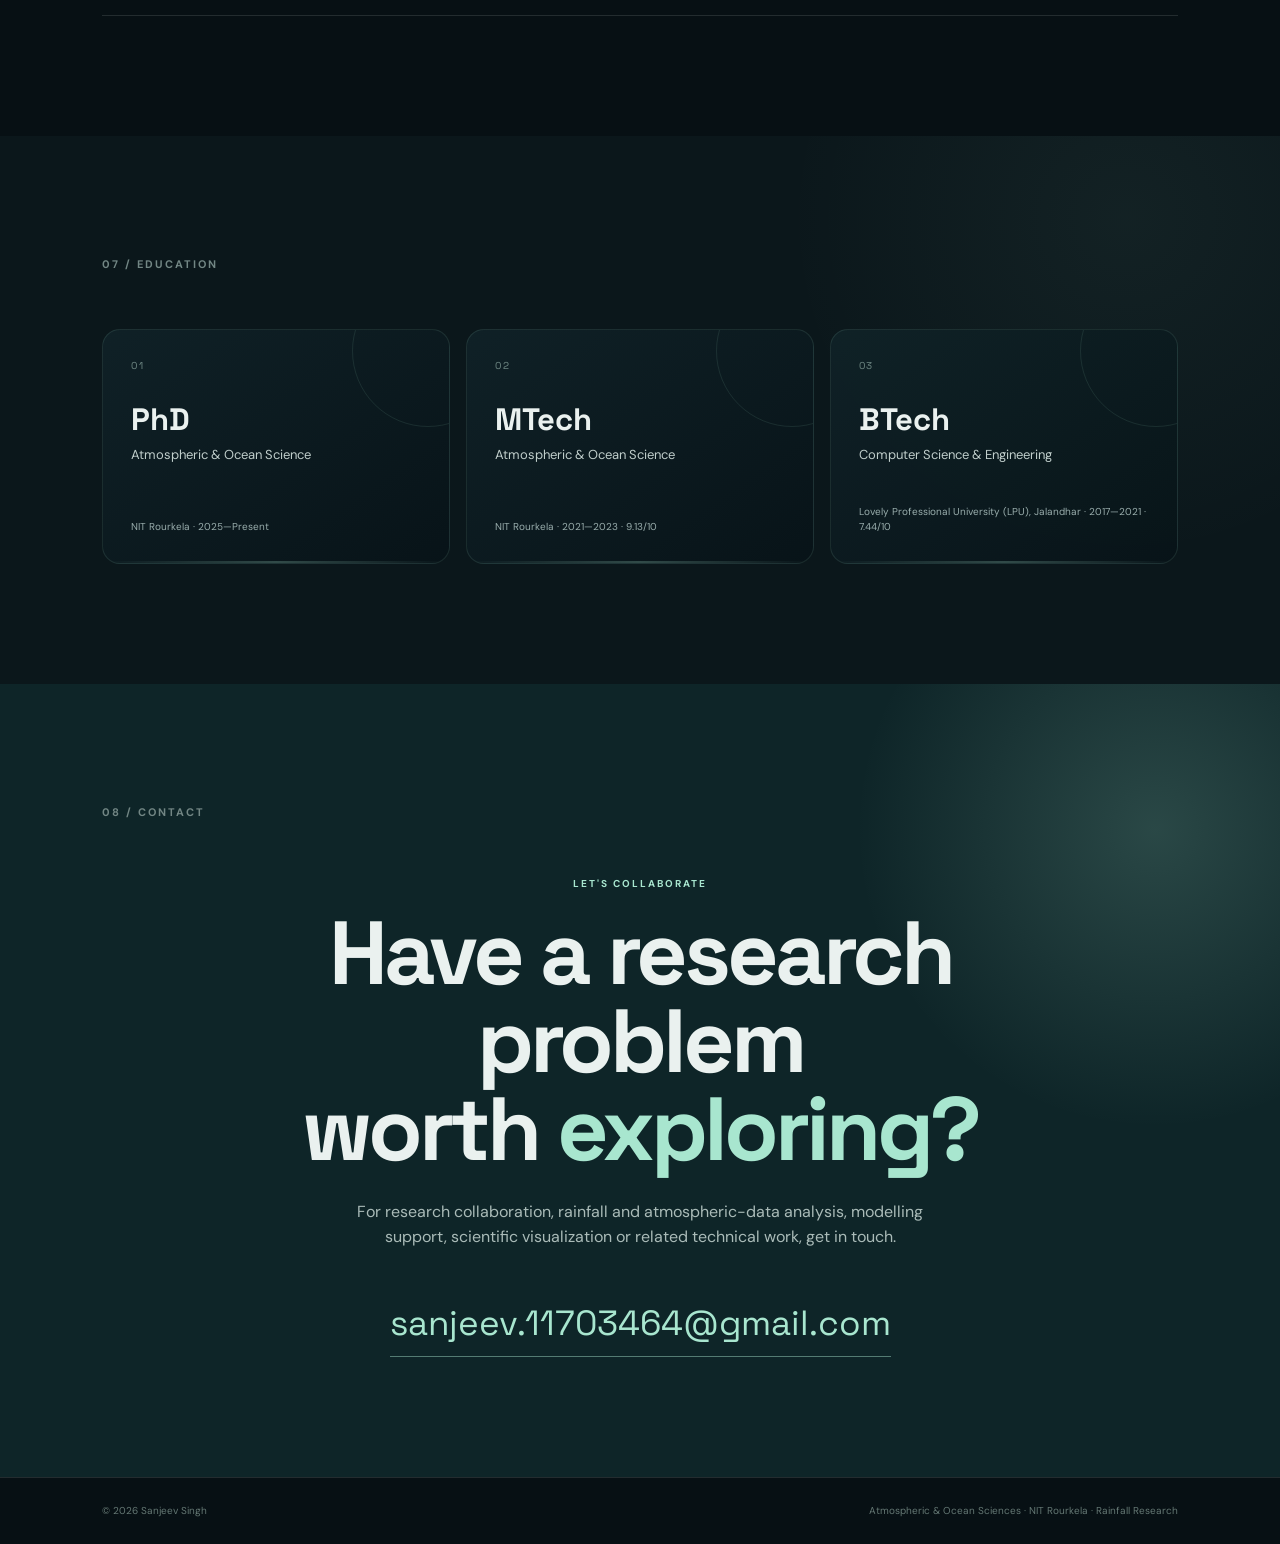
==== commit 068498d0: "Strengthen rainfall and researcher SEO signals" ====
--- a/index.html
+++ b/index.html
@@ -3,22 +3,23 @@
 <head>
 <meta charset="UTF-8">
 <meta name="viewport" content="width=device-width, initial-scale=1.0">
-<meta name="description" content="Sanjeev Singh is a PhD researcher in Atmospheric & Ocean Sciences at NIT Rourkela working on extreme rainfall, Indian Summer Monsoon, WRF-ARW modelling, numerical weather prediction, machine learning and climate risk.">
-<meta name="keywords" content="Sanjeev Singh, Atmospheric and Ocean Sciences, NIT Rourkela, extreme rainfall, Indian Summer Monsoon, WRF-ARW, numerical weather prediction, machine learning, deep learning, ENSO, IOD, tropical cyclones, Odisha, rainfall forecasting">
+<meta name="description" content="Sanjeev Singh is a PhD researcher in Atmospheric & Ocean Sciences at NIT Rourkela working on rainfall, extreme rainfall, Indian Summer Monsoon, WRF-ARW modelling, rainfall forecasting and machine learning.">
+<meta name="keywords" content="Sanjeev Singh, Sanjeev Singh Rainfall, Sanjeev Singh Atmospheric & Ocean Sciences, Sanjeev Singh NIT Rourkela, Sanjeev Singh extreme rainfall, Sanjeev Singh WRF, Sanjeev Singh rainfall forecasting, Atmospheric and Ocean Sciences, NIT Rourkela, PhD researcher, extreme rainfall, Indian Summer Monsoon, WRF-ARW, numerical weather prediction, machine learning, deep learning, ENSO, IOD, tropical cyclones, Odisha, rainfall forecasting">
 <meta name="author" content="Sanjeev Singh">
 <meta name="robots" content="index, follow, max-image-preview:large">
 <meta name="googlebot" content="index, follow, max-image-preview:large">
+<meta name="google-site-verification" content="FwrLVjPH3M6NkDJmD4_m-_iITeqb4zPx40N45LccS70">
 <link rel="canonical" href="https://sanjeevsingh-original.github.io/portfolio/">
 <meta property="og:type" content="profile">
-<meta property="og:title" content="Sanjeev Singh | Atmospheric & Ocean Sciences Researcher">
-<meta property="og:description" content="PhD researcher at NIT Rourkela working on extreme rainfall, monsoon dynamics, WRF-ARW modelling and machine learning for location-specific forecasting.">
+<meta property="og:title" content="Sanjeev Singh | Atmospheric & Ocean Sciences | Rainfall & WRF Research">
+<meta property="og:description" content="Sanjeev Singh is a PhD researcher at NIT Rourkela working on rainfall, extreme rainfall, monsoon dynamics, WRF-ARW modelling and machine learning for location-specific forecasting.">
 <meta property="og:url" content="https://sanjeevsingh-original.github.io/portfolio/">
 <meta property="og:site_name" content="Sanjeev Singh — Research Portfolio">
 <meta property="og:image" content="https://sanjeevsingh-original.github.io/portfolio/assets/profile.jpg">
 <meta property="og:image:alt" content="Sanjeev Singh — Atmospheric & Ocean Sciences researcher">
 <meta name="twitter:card" content="summary_large_image">
-<meta name="twitter:title" content="Sanjeev Singh | Atmospheric & Ocean Sciences Researcher">
-<meta name="twitter:description" content="Research portfolio covering extreme rainfall, monsoon dynamics, WRF-ARW modelling and machine learning.">
+<meta name="twitter:title" content="Sanjeev Singh | Atmospheric & Ocean Sciences | Rainfall & WRF Research">
+<meta name="twitter:description" content="Research portfolio covering rainfall, extreme rainfall, monsoon dynamics, WRF-ARW modelling and machine learning.">
 <meta name="twitter:image" content="https://sanjeevsingh-original.github.io/portfolio/assets/profile.jpg">
 <link rel="icon" href="assets/profile.jpg" type="image/jpeg">
 <link rel="preconnect" href="https://fonts.googleapis.com">
@@ -28,12 +29,23 @@
 <script type="application/ld+json">
 {
   "@context":"https://schema.org",
+  "@type":"WebSite",
+  "name":"Sanjeev Singh — Research Portfolio",
+  "alternateName":"Sanjeev Singh",
+  "url":"https://sanjeevsingh-original.github.io/portfolio/",
+  "description":"Research portfolio of Sanjeev Singh, a PhD researcher in Atmospheric & Ocean Sciences at NIT Rourkela working on rainfall, extreme rainfall, WRF-ARW modelling and rainfall forecasting."
+}
+</script>
+<script type="application/ld+json">
+{
+  "@context":"https://schema.org",
   "@type":"Person",
   "name":"Sanjeev Singh",
   "url":"https://sanjeevsingh-original.github.io/portfolio/",
   "image":"https://sanjeevsingh-original.github.io/portfolio/assets/profile.jpg",
+  "mainEntityOfPage":"https://sanjeevsingh-original.github.io/portfolio/",
   "jobTitle":"PhD Scholar / JRF",
-  "description":"Atmospheric and Ocean Sciences researcher working on extreme rainfall, Indian Summer Monsoon variability, WRF-ARW numerical modelling and machine learning.",
+  "description":"Atmospheric and Ocean Sciences researcher at NIT Rourkela working on rainfall, extreme rainfall, Indian Summer Monsoon variability, WRF-ARW numerical modelling and rainfall forecasting using machine learning.",
   "affiliation":{"@type":"CollegeOrUniversity","name":"National Institute of Technology Rourkela","url":"https://www.nitrkl.ac.in/"},
   "sameAs":[
     "https://scholar.google.com/citations?user=5njnkWgAAAAJ&hl=en",
@@ -42,20 +54,20 @@
     "https://github.com/sanjeevsingh-original",
     "https://in.linkedin.com/in/sanjeev-singh-original"
   ],
-  "knowsAbout":["Extreme rainfall","Indian Summer Monsoon","WRF-ARW","Numerical weather prediction","Machine learning","Deep learning","ENSO","Indian Ocean Dipole","Tropical cyclones","Climate risk","Atmospheric science"],
+  "knowsAbout":["Rainfall","Rainfall forecasting","Extreme rainfall","Indian Summer Monsoon","WRF-ARW","Numerical weather prediction","Machine learning","Deep learning","ENSO","Indian Ocean Dipole","Tropical cyclones","Climate risk","Atmospheric science"],
   "alumniOf":[
     {"@type":"CollegeOrUniversity","name":"National Institute of Technology Rourkela"},
     {"@type":"CollegeOrUniversity","name":"Lovely Professional University"}
   ]
 }
 </script>
-<title>Sanjeev Singh | Atmospheric & Ocean Sciences Researcher</title>
+<title>Sanjeev Singh | Atmospheric & Ocean Sciences | Rainfall & WRF Research</title>
 </head>
 <body><div class="progress" id="progress"></div><header class="site-header"><a class="brand" href="#home" aria-label="Sanjeev Singh home">SS<span>.</span></a><button class="menu-toggle" aria-label="Toggle navigation" aria-expanded="false">☰</button><nav class="nav" id="nav" aria-label="Primary navigation"><a href="#about">About</a><a href="#research">Research</a><a href="#services">Services</a><a href="#publications">Publications</a><a href="#contact">Contact</a></nav></header>
 <main>
-<section class="hero section" id="home"><div class="hero-grid"></div><div class="hero-copy reveal"><p class="eyebrow">ATMOSPHERIC & OCEAN SCIENCES · NIT ROURKELA</p><h1>Understanding extremes.<br><span>Predicting impact.</span></h1><p class="hero-text">PhD researcher integrating numerical weather prediction, atmospheric observations and machine learning to study monsoon-induced extreme events.</p><div class="hero-actions"><a class="btn primary" href="#research">Explore research <span>↗</span></a><a class="btn ghost" href="#contact">Work with me</a></div><div class="research-profiles"><span>RESEARCH PROFILES</span><a href="https://scholar.google.com/citations?user=5njnkWgAAAAJ&hl=en" target="_blank" rel="noopener">Google Scholar ↗</a><a href="https://orcid.org/0009-0000-6680-6531" target="_blank" rel="noopener">ORCID ↗</a><a href="https://www.researchgate.net/profile/Sanjeev-Singh-92" target="_blank" rel="noopener">ResearchGate ↗</a></div><div class="hero-meta"><div><strong>WRF-ARW</strong><span>Regional modelling</span></div><div><strong>ERA5 · IMERG · IMDAA</strong><span>Atmospheric datasets</span></div><div><strong>LSTM · BiLSTM · GRU</strong><span>Data-driven forecasting</span></div></div></div><div class="hero-visual reveal"><div class="photo-frame"><img src="assets/profile.jpg" alt="Sanjeev Singh, Atmospheric and Ocean Sciences researcher at NIT Rourkela" width="430" height="560" fetchpriority="high"><div class="photo-tag">FIELD · ATMOSPHERE · EARTH</div></div><div class="orbit orbit-one"></div><div class="orbit orbit-two"></div><div class="weather-card"><span class="pulse"></span><div><small>RESEARCH SIGNAL</small><strong>EXTREME RAINFALL</strong></div><span class="arrow">↗</span></div></div></section>
+<section class="hero section" id="home"><div class="hero-grid"></div><div class="hero-copy reveal"><p class="eyebrow">ATMOSPHERIC & OCEAN SCIENCES · NIT ROURKELA</p><h1>Understanding extremes.<br><span>Predicting impact.</span></h1><p class="hero-text">PhD researcher integrating numerical weather prediction, atmospheric observations and machine learning to study rainfall, monsoon-induced extreme events and location-specific forecasting.</p><div class="hero-actions"><a class="btn primary" href="#research">Explore research <span>↗</span></a><a class="btn ghost" href="#contact">Work with me</a></div><div class="research-profiles"><span>RESEARCH PROFILES</span><a href="https://scholar.google.com/citations?user=5njnkWgAAAAJ&hl=en" target="_blank" rel="noopener">Google Scholar ↗</a><a href="https://orcid.org/0009-0000-6680-6531" target="_blank" rel="noopener">ORCID ↗</a><a href="https://www.researchgate.net/profile/Sanjeev-Singh-92" target="_blank" rel="noopener">ResearchGate ↗</a></div><div class="hero-meta"><div><strong>WRF-ARW</strong><span>Regional modelling</span></div><div><strong>ERA5 · IMERG · IMDAA</strong><span>Atmospheric datasets</span></div><div><strong>LSTM · BiLSTM · GRU</strong><span>Data-driven forecasting</span></div></div></div><div class="hero-visual reveal"><div class="photo-frame"><img src="assets/profile.jpg" alt="Sanjeev Singh, Atmospheric and Ocean Sciences researcher at NIT Rourkela working on rainfall and extreme rainfall forecasting" width="430" height="560" fetchpriority="high"><div class="photo-tag">FIELD · ATMOSPHERE · EARTH</div></div><div class="orbit orbit-one"></div><div class="orbit orbit-two"></div><div class="weather-card"><span class="pulse"></span><div><small>RESEARCH SIGNAL</small><strong>EXTREME RAINFALL</strong></div><span class="arrow">↗</span></div></div></section>
 <section class="stats section reveal" aria-label="Research profile"><div><strong>2025–Present</strong><span>PhD · Atmospheric & Ocean Science</span></div><div><strong>9.13/10</strong><span>MTech CGPA · NIT Rourkela</span></div><div><strong>WRF + ML</strong><span>Numerical modelling & AI</span></div><div><strong>3</strong><span>Peer-reviewed publications listed</span></div></section>
-<section class="section about" id="about"><div class="section-label">01 / ABOUT</div><div class="two-col"><div><p class="kicker">PHYSICAL SCIENCE × COMPUTATION</p><h2>From atmospheric physics to <em>actionable prediction.</em></h2></div><div class="about-copy"><p>I am a PhD scholar in Atmospheric and Ocean Sciences at NIT Rourkela. My research focuses on developing location-specific forecasting systems for monsoon-induced extremes by integrating WRF-ARW numerical modelling with machine learning.</p><p>I work with large-scale satellite, reanalysis and model datasets, including ERA5, IMERG, IMDAA and WRF outputs. My interests span extreme rainfall, monsoon dynamics, ENSO/IOD teleconnections, tropical cyclones and climate risk.</p><div class="tag-cloud"><span>Monsoon dynamics</span><span>Extreme rainfall</span><span>WRF-ARW</span><span>Climate variability</span><span>Machine learning</span><span>Tropical cyclones</span></div></div></div></section>
+<section class="section about" id="about"><div class="section-label">01 / ABOUT</div><div class="two-col"><div><p class="kicker">PHYSICAL SCIENCE × COMPUTATION</p><h2>From atmospheric physics to <em>actionable prediction.</em></h2></div><div class="about-copy"><p>I am a PhD scholar in Atmospheric and Ocean Sciences at NIT Rourkela. My research focuses on developing location-specific forecasting systems for monsoon-induced extremes by integrating WRF-ARW numerical modelling with machine learning.</p><p>I work with large-scale satellite, reanalysis and model datasets, including ERA5, IMERG, IMDAA and WRF outputs. My interests span rainfall, extreme rainfall, monsoon dynamics, ENSO/IOD teleconnections, tropical cyclones, rainfall forecasting and climate risk.</p><p><strong>Sanjeev Singh — rainfall research</strong> connects atmospheric observations, numerical weather prediction and machine learning to understand rainfall variability and improve prediction of high-impact events.</p><div class="tag-cloud"><span>Monsoon dynamics</span><span>Rainfall</span><span>Extreme rainfall</span><span>WRF-ARW</span><span>Climate variability</span><span>Machine learning</span><span>Rainfall forecasting</span><span>Tropical cyclones</span></div></div></div></section>
 <section class="section research" id="research"><div class="section-label">02 / RESEARCH</div><div class="section-head"><div><p class="kicker">CURRENT & APPLIED WORK</p><h2>Research that connects <em>process, model and data.</em></h2></div><p>From numerical simulation and physical-process diagnostics to data-driven prediction, my work combines atmospheric science with computational methods.</p></div><div class="research-grid">
 <article class="research-card featured"><div class="card-top"><span>01</span><span>PhD · 2025—Present</span></div><div class="research-icon">◉</div><h3>Location-specific forecasting of monsoon-induced extremes</h3><p>My doctoral research aims to develop a location-specific forecasting system by integrating high-resolution numerical weather prediction with machine learning. The work focuses on understanding the physical and dynamical characteristics of monsoon-induced extremes, quantifying model errors, and improving forecast skill through data-driven approaches.</p><p class="research-detail">The broader workflow links <strong>WRF-ARW simulations</strong>, observational and reanalysis datasets, extreme-event diagnostics and ML/DL-based error characterization to move from physical understanding toward more reliable local forecasts.</p><div class="card-tags"><span>WRF-ARW</span><span>ML / DL</span><span>Forecasting</span><span>Extreme events</span></div><div class="card-index">01 / 07</div></article>
 <article class="research-card"><div class="card-top"><span>02</span><span>Extreme rainfall · Climate variability</span></div><div class="research-icon">∿</div><h3>Extreme rainfall, monsoon variability & ENSO/IOD teleconnections</h3><p>Applied Generalized Pareto Distribution methods and estimated return levels for extreme rainfall events, while developing JJAS rainfall climatology datasets to investigate spatial and temporal variability across India.</p><p class="research-detail">This work combines <strong>extreme-value statistics</strong> with long-term monsoon rainfall analysis and investigates how major climate modes, including <strong>ENSO and the Indian Ocean Dipole (IOD)</strong>, are associated with Indian monsoon variability.</p><div class="card-tags"><span>GPD</span><span>Return levels</span><span>JJAS</span><span>ENSO</span><span>IOD</span><span>Teleconnection</span></div><div class="card-index">02 / 07</div></article>
@@ -70,5 +82,5 @@
 <section class="section experience"><div class="section-label">05 / EXPERIENCE</div><div class="timeline"><div class="timeline-item"><span class="year">2025—NOW</span><div><h3>PhD Scholar · JRF</h3><p>National Institute of Technology Rourkela</p><small>Atmospheric & Ocean Science · Location-specific forecasting of monsoon-induced extremes</small></div></div><div class="timeline-item"><span class="year">2024—2025</span><div><h3>Research Fellow</h3><p>Indian Institute of Science Education and Research Mohali</p><small>ISRO-22-267 · Moist and thermodynamic profiles for extreme rainfall prediction in a cloud-resolving modelling framework</small></div></div><div class="timeline-item"><span class="year">2021—2023</span><div><h3>MTech · Atmospheric & Ocean Science</h3><p>National Institute of Technology Rourkela · CGPA 9.13/10</p><small>Dissertation: Temporal rainfall variability over hundred Indian cities through deep learning</small></div></div></div></section>
 <section class="section publications" id="publications"><div class="section-label">06 / PUBLICATIONS</div><div class="pub-head"><div><p class="kicker">PEER-REVIEWED RESEARCH</p><h2>Selected <em>publications.</em></h2></div><a class="text-link" href="https://www.researchgate.net/profile/Sanjeev-Singh-92" target="_blank" rel="noopener">ResearchGate ↗</a></div><div class="pub-list"><article class="pub"><span>2024</span><div><h3>Analysis and Forecasting of Temporal Rainfall Variability Over Hundred Indian Cities Using Deep Learning Approaches</h3><p>Singh, S., Mukherjee, A., Panda, J. et al. · <i>Earth Systems and Environment</i>, 8, 599–625.</p></div><a href="https://doi.org/10.1007/s41748-024-00396-y" target="_blank" rel="noopener">DOI ↗</a></article><article class="pub"><span>2024</span><div><h3>Rainfall variability over multiple cities of India: analysis and forecasting using deep learning models</h3><p>Panda, J., Nagar, N., Mukherjee, A., Bhattacharyya, S., & Singh, S. · <i>Earth Science Informatics</i>, 17(2), 1105–1124.</p></div><a href="https://doi.org/10.1007/s12145-024-01238-1" target="_blank" rel="noopener">DOI ↗</a></article><article class="pub"><span>2024</span><div><h3>Analyzing urban footprints over four coastal cities of India and the association with rainfall and temperature using deep learning models</h3><p>Mukherjee, A., Panda, J., Choudhury, A., Singh, S., & Bhattacharyya, S. · <i>Urban Climate</i>, 57, 102123.</p></div><a href="https://doi.org/10.1016/j.uclim.2024.102123" target="_blank" rel="noopener">DOI ↗</a></article></div></section>
 <section class="section education"><div class="section-label">07 / EDUCATION</div><div class="edu-grid"><div><span>01</span><h3>PhD</h3><p>Atmospheric & Ocean Science</p><small>NIT Rourkela · 2025—Present</small></div><div><span>02</span><h3>MTech</h3><p>Atmospheric & Ocean Science</p><small>NIT Rourkela · 2021—2023 · 9.13/10</small></div><div><span>03</span><h3>BTech</h3><p>Computer Science & Engineering</p><small>Lovely Professional University (LPU), Jalandhar · 2017—2021 · 7.44/10</small></div></div></section>
-<section class="contact section" id="contact"><div class="contact-glow"></div><div class="section-label">08 / CONTACT</div><div class="contact-inner"><p class="kicker">LET'S COLLABORATE</p><h2>Have a research problem<br>worth <em>exploring?</em></h2><p>For research collaboration, atmospheric-data analysis, modelling support, scientific visualization or related technical work, get in touch.</p><a class="email" href="mailto:sanjeev.11703464@gmail.com">sanjeev.11703464@gmail.com</a></div></section>
-</main><footer><span>© <span id="year"></span> Sanjeev Singh</span><span>Atmospheric & Ocean Sciences · NIT Rourkela</span></footer><script src="script.js"></script></body></html>+<section class="contact section" id="contact"><div class="contact-glow"></div><div class="section-label">08 / CONTACT</div><div class="contact-inner"><p class="kicker">LET'S COLLABORATE</p><h2>Have a research problem<br>worth <em>exploring?</em></h2><p>For research collaboration, rainfall and atmospheric-data analysis, modelling support, scientific visualization or related technical work, get in touch.</p><a class="email" href="mailto:sanjeev.11703464@gmail.com">sanjeev.11703464@gmail.com</a></div></section>
+</main><footer><span>© <span id="year"></span> Sanjeev Singh</span><span>Atmospheric & Ocean Sciences · NIT Rourkela · Rainfall Research</span></footer><script src="script.js"></script></body></html>
--- a/styles.css
+++ b/styles.css
@@ -1 +1 @@
-*{box-sizing:border-box;margin:0;padding:0}:root{--bg:#071014;--bg2:#0b171b;--ink:#eaf1ef;--muted:#9aaead;--line:rgba(234,241,239,.12);--accent:#a8e6cf;--accent2:#75c7d7;--paper:#f1f4f0;--dark:#0a1215}html{scroll-behavior:smooth}body{font-family:"DM Sans",sans-serif;background:var(--bg);color:var(--ink);line-height:1.6;overflow-x:hidden}a{color:inherit;text-decoration:none}.progress{position:fixed;z-index:1000;top:0;left:0;height:3px;width:0;background:linear-gradient(90deg,var(--accent),var(--accent2))}.site-header{height:76px;position:fixed;z-index:100;top:0;left:0;right:0;display:flex;align-items:center;justify-content:space-between;padding:0 5vw;border-bottom:1px solid transparent;background:rgba(7,16,20,.6);backdrop-filter:blur(18px)}.brand{font-family:"Space Grotesk";font-weight:700;font-size:25px;letter-spacing:-1px}.brand span{color:var(--accent)}.nav{display:flex;gap:28px;font-size:13px;color:#b9c7c5}.nav a{transition:.2s}.nav a:hover{color:var(--accent)}.menu-toggle{display:none;background:none;border:0;color:var(--ink);font-size:25px}.section{padding:120px 8vw;position:relative}.hero{min-height:100vh;padding-top:150px;display:grid;grid-template-columns:1.05fr .95fr;align-items:center;gap:6vw;overflow:hidden}.hero-grid{position:absolute;inset:0;background-image:linear-gradient(rgba(168,230,207,.05) 1px,transparent 1px),linear-gradient(90deg,rgba(168,230,207,.05) 1px,transparent 1px);background-size:70px 70px;mask-image:linear-gradient(to bottom,black,transparent 85%);pointer-events:none}.hero-copy{position:relative;z-index:2}.eyebrow,.kicker,.section-label{font-size:11px;letter-spacing:2px;font-weight:700;color:var(--accent)}.eyebrow{margin-bottom:25px}.hero h1{font-family:"Space Grotesk";font-size:clamp(50px,7vw,96px);line-height:.98;letter-spacing:-4px;max-width:900px}.hero h1 span{color:transparent;-webkit-text-stroke:1px var(--accent)}.hero-text{font-size:18px;color:#b5c3c1;max-width:650px;margin:30px 0 34px}.hero-actions{display:flex;gap:12px;flex-wrap:wrap}.btn{padding:13px 20px;border:1px solid var(--line);border-radius:999px;font-weight:700;font-size:13px;transition:transform .2s ease,box-shadow .2s ease,border-color .2s ease}.btn.primary{background:var(--accent);color:var(--dark);border-color:var(--accent)}.btn:hover{transform:translateY(-2px)}.btn.primary:hover{box-shadow:0 10px 30px rgba(168,230,207,.18)}.btn.ghost:hover{border-color:var(--accent);color:var(--accent)}.hero-meta{display:flex;gap:28px;margin-top:65px;flex-wrap:wrap}.hero-meta div{border-left:1px solid var(--line);padding-left:14px}.hero-meta strong,.hero-meta span{display:block}.hero-meta strong{font-size:11px}.hero-meta span{font-size:11px;color:var(--muted);margin-top:3px}.hero-visual{position:relative;min-height:600px;display:flex;align-items:center;justify-content:center}.photo-frame{width:min(430px,80%);height:560px;position:relative;overflow:hidden;border-radius:210px 210px 12px 12px;border:1px solid rgba(168,230,207,.35);box-shadow:0 40px 100px rgba(0,0,0,.4);transform:rotate(2deg);transition:transform .5s ease,box-shadow .5s ease}.photo-frame:hover{transform:rotate(0deg) translateY(-6px);box-shadow:0 50px 120px rgba(0,0,0,.5)}.photo-frame img{width:100%;height:100%;object-fit:cover;object-position:55% center;filter:saturate(.82) contrast(1.05)}.photo-tag{position:absolute;bottom:18px;left:18px;background:rgba(7,16,20,.72);border:1px solid rgba(255,255,255,.14);padding:8px 11px;border-radius:4px;font-size:9px;letter-spacing:1.5px}.orbit{position:absolute;border:1px solid rgba(168,230,207,.18);border-radius:50%;pointer-events:none}.orbit-one{width:560px;height:560px}.orbit-two{width:690px;height:280px;transform:rotate(-28deg)}.weather-card{position:absolute;bottom:80px;right:2%;background:rgba(12,28,32,.92);border:1px solid var(--line);padding:15px 18px;display:flex;align-items:center;gap:13px;min-width:220px;box-shadow:0 20px 50px rgba(0,0,0,.3);transition:transform .3s ease,border-color .3s ease}.weather-card:hover{transform:translateY(-4px);border-color:rgba(168,230,207,.35)}.weather-card small{display:block;color:var(--muted);font-size:8px;letter-spacing:1.5px}.weather-card strong{font-size:11px}.arrow{color:var(--accent);margin-left:auto}.pulse{width:8px;height:8px;background:var(--accent);border-radius:50%;box-shadow:0 0 0 7px rgba(168,230,207,.1)}.research-profiles{display:flex;align-items:center;gap:15px;flex-wrap:wrap;margin-top:18px;font-size:10px}.research-profiles>span{color:#657874;letter-spacing:1.4px;font-weight:700;margin-right:2px}.research-profiles a{color:#b9c7c5;border-bottom:1px solid transparent;padding-bottom:2px;transition:color .2s,border-color .2s}.research-profiles a:hover{color:var(--accent);border-color:rgba(168,230,207,.4)}.stats{padding-top:32px;padding-bottom:32px;border-top:1px solid var(--line);border-bottom:1px solid var(--line);display:grid;grid-template-columns:repeat(4,1fr);gap:25px}.stats div{border-left:1px solid var(--line);padding-left:18px}.stats strong{font-family:"Space Grotesk";font-size:19px;display:block}.stats span{font-size:11px;color:var(--muted)}.section-label{margin-bottom:55px;color:#728684}.two-col,.section-head,.toolkit-grid,.pub-head{display:grid;grid-template-columns:1fr 1fr;gap:7vw}.kicker{margin-bottom:18px;font-size:10px}.about h2,.section-head h2,.toolkit h2,.pub-head h2{font-family:"Space Grotesk";font-size:clamp(34px,4vw,58px);line-height:1.04;letter-spacing:-2px}.about h2 em,.section-head h2 em,.toolkit h2 em,.pub-head h2 em,.contact h2 em{font-style:normal;color:var(--accent)}.about-copy{color:#afbfbc;font-size:16px}.about-copy p+p{margin-top:18px}.tag-cloud{display:flex;gap:8px;flex-wrap:wrap;margin-top:28px}.tag-cloud span,.card-tags span{border:1px solid var(--line);padding:6px 9px;border-radius:999px;font-size:10px;color:#b9c7c5}.research{background:var(--bg2)}.section-head{align-items:end;margin-bottom:50px}.section-head>p{color:var(--muted);max-width:470px;font-size:14px}.research-grid{display:grid;grid-template-columns:1.15fr .85fr;grid-template-rows:repeat(4,minmax(300px,auto));grid-auto-flow:column;gap:1px;background:rgba(168,230,207,.18);border:1px solid rgba(168,230,207,.18);border-radius:18px;overflow:hidden;box-shadow:0 30px 80px rgba(0,0,0,.18)}.research-card{position:relative;background:linear-gradient(145deg,rgba(11,23,27,.98),rgba(7,16,20,.98));padding:34px;min-height:300px;overflow:hidden;transition:transform .35s ease,background .35s ease,box-shadow .35s ease}.research-card::before{content:"";position:absolute;width:180px;height:180px;right:-80px;top:-80px;border:1px solid rgba(168,230,207,.12);border-radius:50%;transition:transform .5s ease,border-color .35s ease}.research-card::after{content:"";position:absolute;inset:auto 0 0 0;height:2px;background:linear-gradient(90deg,transparent,var(--accent),transparent);opacity:.25;transition:opacity .35s ease}.research-card:hover{transform:translateY(-6px);background:linear-gradient(145deg,#10262a,#0b191d);box-shadow:0 25px 60px rgba(0,0,0,.28)}.research-card:hover::before{transform:scale(1.45);border-color:rgba(168,230,207,.25)}.research-card:hover::after{opacity:.7}.research-card.featured{grid-row:span 2;min-height:100%;background:radial-gradient(circle at 80% 20%,rgba(117,199,215,.12),transparent 32%),linear-gradient(145deg,#0e2226,#071014)}.card-top{display:flex;justify-content:space-between;color:#728684;font-size:10px;letter-spacing:1px;position:relative;z-index:2}.research-icon{margin-top:28px;width:42px;height:42px;border:1px solid rgba(168,230,207,.28);border-radius:12px;display:grid;place-items:center;color:var(--accent);font-family:"Space Grotesk";font-size:18px;background:rgba(168,230,207,.04);position:relative;z-index:2}.research-card h3{font-family:"Space Grotesk";font-size:26px;line-height:1.12;margin:18px 0 16px;max-width:450px;position:relative;z-index:2}.research-card.featured h3{font-size:32px}.research-card p{color:#9fb0ad;font-size:13px;max-width:500px;position:relative;z-index:2}.research-card .research-detail{margin-top:18px;color:#b6c5c2}.research-card .research-detail strong{color:#d7e6e2;font-weight:600}.card-tags{display:flex;gap:7px;flex-wrap:wrap;margin-top:28px;position:relative;z-index:2}.card-tags span{padding:5px 8px;background:rgba(255,255,255,.02)}.card-index{position:absolute;right:26px;bottom:22px;color:#506763;font-size:9px;letter-spacing:1.5px}.research-card.featured .card-index{color:#6f938b}.service-list{border-top:1px solid var(--line)}.service-list article{display:grid;grid-template-columns:70px 1fr 30px;gap:20px;padding:28px 0;border-bottom:1px solid var(--line);align-items:start;transition:.25s}.service-list article:hover{padding-left:12px}.service-list article>span{font-family:"Space Grotesk";color:#617471;font-size:12px}.service-list h3{font-family:"Space Grotesk";font-size:23px}.service-list p{color:var(--muted);font-size:13px;max-width:760px;margin-top:5px}.service-list b{color:var(--accent);font-weight:400}.toolkit{background:var(--paper);color:var(--dark)}.toolkit .section-label,.toolkit .kicker{color:#50766c}.toolkit-grid{align-items:start}.toolkit-intro{max-width:520px;margin-top:24px;color:#50625f;font-size:15px}.toolkit-note{margin-top:36px;border:1px solid rgba(10,18,21,.16);padding:18px 20px;border-radius:12px;background:rgba(255,255,255,.42);max-width:520px}.toolkit-note span{display:block;color:#6b7b78;font-size:9px;letter-spacing:1.6px;font-weight:700}.toolkit-note strong{display:block;margin-top:7px;font-family:"Space Grotesk";font-size:12px;letter-spacing:.5px}.skills{display:grid;grid-template-columns:1fr 1fr;gap:0 28px;border-top:1px solid rgba(10,18,21,.14)}.skill{position:relative;padding:19px 0;border-bottom:1px solid rgba(10,18,21,.14);display:grid;grid-template-columns:1fr auto 25px;align-items:center;gap:12px;transition:padding .25s ease,background .25s ease}.skill:hover{padding-left:10px;padding-right:6px;background:rgba(10,18,21,.04)}.skill span{font-weight:700;font-size:13px}.skill small{color:#6b7b78;font-size:10px}.skill b{font-family:"Space Grotesk";font-size:9px;color:#879591;font-weight:500;text-align:right}.skill::before{content:"";position:absolute;left:0;bottom:-1px;width:0;height:1px;background:#50766c;transition:width .35s ease}.skill:hover::before{width:55%}.experience{background:var(--bg)}.timeline{max-width:1000px;margin-left:auto}.timeline-item{display:grid;grid-template-columns:160px 1fr;gap:30px;border-top:1px solid var(--line);padding:30px 0}.year{color:var(--accent);font-size:10px;letter-spacing:1.5px;font-weight:700}.timeline-item h3{font-family:"Space Grotesk";font-size:25px}.timeline-item p{font-size:13px;color:#c0cecb}.timeline-item small{display:block;color:var(--muted);font-size:12px;margin-top:7px}.pub-head{align-items:end;margin-bottom:45px}.text-link{justify-self:end;color:var(--accent);font-size:12px}.pub-list{border-top:1px solid var(--line)}.pub{display:grid;grid-template-columns:80px 1fr 70px;gap:25px;padding:28px 0;border-bottom:1px solid var(--line);align-items:start;transition:padding .25s ease,background .25s ease}.pub:hover{padding-left:10px;background:rgba(168,230,207,.025)}.pub>span{color:var(--accent);font-size:11px}.pub h3{font-family:"Space Grotesk";font-size:19px;line-height:1.25}.pub p{font-size:12px;color:var(--muted);margin-top:7px}.pub>a{font-size:10px;color:#b8c7c4;text-align:right}.pub>a:hover{color:var(--accent)}.education{background:var(--bg2)}.edu-grid{display:grid;grid-template-columns:repeat(3,1fr);gap:1px;background:var(--line)}.edu-grid>div{background:var(--bg2);padding:30px;min-height:200px;transition:background .25s ease}.edu-grid>div:hover{background:#102126}.edu-grid span{color:#657874;font-size:10px}.edu-grid h3{font-family:"Space Grotesk";font-size:30px;margin-top:30px}.edu-grid p{font-size:13px}.edu-grid small{color:var(--muted);font-size:10px}.contact{background:#0e2528;min-height:650px;display:flex;flex-direction:column;overflow:hidden}.contact-glow{position:absolute;width:650px;height:650px;border-radius:50%;right:-200px;top:-180px;background:radial-gradient(circle,rgba(168,230,207,.18),transparent 65%);pointer-events:none}.contact-inner{max-width:850px;margin:auto;text-align:center;position:relative}.contact h2{font-family:"Space Grotesk";font-size:clamp(48px,7vw,90px);line-height:.98;letter-spacing:-4px}.contact-inner>p:not(.kicker){color:#aabbb8;max-width:600px;margin:25px auto}.email{display:inline-block;font-family:"Space Grotesk";font-size:clamp(20px,3vw,35px);border-bottom:1px solid rgba(168,230,207,.45);padding-bottom:5px;color:var(--accent);margin-top:20px}footer{padding:25px 8vw;display:flex;justify-content:space-between;border-top:1px solid var(--line);color:#657874;font-size:10px}@media(max-width:900px){.hero{grid-template-columns:1fr;padding-top:120px}.hero-visual{min-height:520px}.research-grid{grid-template-columns:1fr;grid-template-rows:none;grid-auto-flow:row}.research-card.featured{grid-row:span 1}.two-col,.section-head,.toolkit-grid,.pub-head{grid-template-columns:1fr;gap:35px}.stats{grid-template-columns:1fr 1fr}.edu-grid{grid-template-columns:1fr}.skills{grid-template-columns:1fr}.pub{grid-template-columns:60px 1fr}.pub>a{grid-column:2;text-align:left}.nav{display:none}.menu-toggle{display:block}.nav.open{display:flex;position:absolute;top:76px;left:0;right:0;padding:20px 8vw;flex-direction:column;background:rgba(7,16,20,.97);border-bottom:1px solid var(--line)}}@media(max-width:600px){.section{padding:90px 6vw}.hero h1{font-size:48px;letter-spacing:-2.5px}.hero-meta{margin-top:40px;gap:18px}.hero-visual{min-height:430px}.photo-frame{height:420px;width:75%}.orbit-one{width:430px;height:430px}.orbit-two{width:500px;height:220px}.weather-card{bottom:25px;right:0}.stats{grid-template-columns:1fr 1fr;gap:16px}.stats div{padding-left:12px}.research-card{padding:25px}.research-card.featured h3{font-size:27px}.timeline-item{grid-template-columns:1fr;gap:8px}.contact h2{letter-spacing:-2px}footer{flex-direction:column;gap:8px}}
+*{box-sizing:border-box;margin:0;padding:0}:root{--bg:#071014;--bg2:#0b171b;--ink:#eaf1ef;--muted:#9aaead;--line:rgba(234,241,239,.12);--accent:#a8e6cf;--accent2:#75c7d7;--paper:#f1f4f0;--dark:#0a1215}html{scroll-behavior:smooth}body{font-family:"DM Sans",sans-serif;background:var(--bg);color:var(--ink);line-height:1.6;overflow-x:hidden}a{color:inherit;text-decoration:none}.progress{position:fixed;z-index:1000;top:0;left:0;height:3px;width:0;background:linear-gradient(90deg,var(--accent),var(--accent2))}.site-header{height:76px;position:fixed;z-index:100;top:0;left:0;right:0;display:flex;align-items:center;justify-content:space-between;padding:0 5vw;border-bottom:1px solid transparent;background:rgba(7,16,20,.6);backdrop-filter:blur(18px)}.brand{font-family:"Space Grotesk";font-weight:700;font-size:25px;letter-spacing:-1px}.brand span{color:var(--accent)}.nav{display:flex;gap:28px;font-size:13px;color:#b9c7c5}.nav a{transition:.2s}.nav a:hover{color:var(--accent)}.menu-toggle{display:none;background:none;border:0;color:var(--ink);font-size:25px}.section{padding:120px 8vw;position:relative}.hero{min-height:100vh;padding-top:150px;display:grid;grid-template-columns:1.05fr .95fr;align-items:center;gap:6vw;overflow:hidden}.hero-grid{position:absolute;inset:0;background-image:linear-gradient(rgba(168,230,207,.05) 1px,transparent 1px),linear-gradient(90deg,rgba(168,230,207,.05) 1px,transparent 1px);background-size:70px 70px;mask-image:linear-gradient(to bottom,black,transparent 85%);pointer-events:none}.hero-copy{position:relative;z-index:2}.eyebrow,.kicker,.section-label{font-size:11px;letter-spacing:2px;font-weight:700;color:var(--accent)}.eyebrow{margin-bottom:25px}.hero h1{font-family:"Space Grotesk";font-size:clamp(50px,7vw,96px);line-height:.98;letter-spacing:-4px;max-width:900px}.hero h1 span{color:transparent;-webkit-text-stroke:1px var(--accent)}.hero-text{font-size:18px;color:#b5c3c1;max-width:650px;margin:30px 0 34px}.hero-actions{display:flex;gap:12px;flex-wrap:wrap}.btn{padding:13px 20px;border:1px solid var(--line);border-radius:999px;font-weight:700;font-size:13px;transition:transform .2s ease,box-shadow .2s ease,border-color .2s ease}.btn.primary{background:var(--accent);color:var(--dark);border-color:var(--accent)}.btn:hover{transform:translateY(-2px)}.btn.primary:hover{box-shadow:0 10px 30px rgba(168,230,207,.18)}.btn.ghost:hover{border-color:var(--accent);color:var(--accent)}.hero-meta{display:flex;gap:28px;margin-top:65px;flex-wrap:wrap}.hero-meta div{border-left:1px solid var(--line);padding-left:14px}.hero-meta strong,.hero-meta span{display:block}.hero-meta strong{font-size:11px}.hero-meta span{font-size:11px;color:var(--muted);margin-top:3px}.hero-visual{position:relative;min-height:600px;display:flex;align-items:center;justify-content:center}.photo-frame{width:min(430px,80%);height:560px;position:relative;overflow:hidden;border-radius:210px 210px 12px 12px;border:1px solid rgba(168,230,207,.35);box-shadow:0 40px 100px rgba(0,0,0,.4);transform:rotate(2deg);transition:transform .5s ease,box-shadow .5s ease}.photo-frame:hover{transform:rotate(0deg) translateY(-6px);box-shadow:0 50px 120px rgba(0,0,0,.5)}.photo-frame img{width:100%;height:100%;object-fit:cover;object-position:55% center;filter:saturate(.82) contrast(1.05)}.photo-tag{position:absolute;bottom:18px;left:18px;background:rgba(7,16,20,.72);border:1px solid rgba(255,255,255,.14);padding:8px 11px;border-radius:4px;font-size:9px;letter-spacing:1.5px}.orbit{position:absolute;border:1px solid rgba(168,230,207,.18);border-radius:50%;pointer-events:none}.orbit-one{width:560px;height:560px}.orbit-two{width:690px;height:280px;transform:rotate(-28deg)}.weather-card{position:absolute;bottom:80px;right:2%;background:rgba(12,28,32,.92);border:1px solid var(--line);padding:15px 18px;display:flex;align-items:center;gap:13px;min-width:220px;box-shadow:0 20px 50px rgba(0,0,0,.3);transition:transform .3s ease,border-color .3s ease}.weather-card:hover{transform:translateY(-4px);border-color:rgba(168,230,207,.35)}.weather-card small{display:block;color:var(--muted);font-size:8px;letter-spacing:1.5px}.weather-card strong{font-size:11px}.arrow{color:var(--accent);margin-left:auto}.pulse{width:8px;height:8px;background:var(--accent);border-radius:50%;box-shadow:0 0 0 7px rgba(168,230,207,.1)}.research-profiles{display:flex;align-items:center;gap:15px;flex-wrap:wrap;margin-top:18px;font-size:10px}.research-profiles>span{color:#657874;letter-spacing:1.4px;font-weight:700;margin-right:2px}.research-profiles a{color:#b9c7c5;border-bottom:1px solid transparent;padding-bottom:2px;transition:color .2s,border-color .2s}.research-profiles a:hover{color:var(--accent);border-color:rgba(168,230,207,.4)}.stats{padding-top:32px;padding-bottom:32px;border-top:1px solid var(--line);border-bottom:1px solid var(--line);display:grid;grid-template-columns:repeat(4,1fr);gap:25px}.stats div{border-left:1px solid var(--line);padding-left:18px}.stats strong{font-family:"Space Grotesk";font-size:19px;display:block}.stats span{font-size:11px;color:var(--muted)}.section-label{margin-bottom:55px;color:#728684}.two-col,.section-head,.toolkit-grid,.pub-head{display:grid;grid-template-columns:1fr 1fr;gap:7vw}.kicker{margin-bottom:18px;font-size:10px}.about h2,.section-head h2,.toolkit h2,.pub-head h2{font-family:"Space Grotesk";font-size:clamp(34px,4vw,58px);line-height:1.04;letter-spacing:-2px}.about h2 em,.section-head h2 em,.toolkit h2 em,.pub-head h2 em,.contact h2 em{font-style:normal;color:var(--accent)}.about-copy{color:#afbfbc;font-size:16px}.about-copy p+p{margin-top:18px}.tag-cloud{display:flex;gap:8px;flex-wrap:wrap;margin-top:28px}.tag-cloud span,.card-tags span{border:1px solid var(--line);padding:6px 9px;border-radius:999px;font-size:10px;color:#b9c7c5}.research{background:var(--bg2)}.section-head{align-items:end;margin-bottom:50px}.section-head>p{color:var(--muted);max-width:470px;font-size:14px}.research-grid{display:grid;grid-template-columns:1.15fr .85fr;grid-template-rows:repeat(4,minmax(300px,auto));grid-auto-flow:column;gap:1px;background:rgba(168,230,207,.18);border:1px solid rgba(168,230,207,.18);border-radius:18px;overflow:hidden;box-shadow:0 30px 80px rgba(0,0,0,.18)}.research-card{position:relative;background:linear-gradient(145deg,rgba(11,23,27,.98),rgba(7,16,20,.98));padding:34px;min-height:300px;overflow:hidden;transition:transform .35s ease,background .35s ease,box-shadow .35s ease}.research-card::before{content:"";position:absolute;width:180px;height:180px;right:-80px;top:-80px;border:1px solid rgba(168,230,207,.12);border-radius:50%;transition:transform .5s ease,border-color .35s ease}.research-card::after{content:"";position:absolute;inset:auto 0 0 0;height:2px;background:linear-gradient(90deg,transparent,var(--accent),transparent);opacity:.25;transition:opacity .35s ease}.research-card:hover{transform:translateY(-6px);background:linear-gradient(145deg,#10262a,#0b191d);box-shadow:0 25px 60px rgba(0,0,0,.28)}.research-card:hover::before{transform:scale(1.45);border-color:rgba(168,230,207,.25)}.research-card:hover::after{opacity:.7}.research-card.featured{grid-row:span 2;min-height:100%;background:radial-gradient(circle at 80% 20%,rgba(117,199,215,.12),transparent 32%),linear-gradient(145deg,#0e2226,#071014)}.card-top{display:flex;justify-content:space-between;color:#728684;font-size:10px;letter-spacing:1px;position:relative;z-index:2}.research-icon{margin-top:28px;width:42px;height:42px;border:1px solid rgba(168,230,207,.28);border-radius:12px;display:grid;place-items:center;color:var(--accent);font-family:"Space Grotesk";font-size:18px;background:rgba(168,230,207,.04);position:relative;z-index:2}.research-card h3{font-family:"Space Grotesk";font-size:26px;line-height:1.12;margin:18px 0 16px;max-width:450px;position:relative;z-index:2}.research-card.featured h3{font-size:32px}.research-card p{color:#9fb0ad;font-size:13px;max-width:500px;position:relative;z-index:2}.research-card .research-detail{margin-top:18px;color:#b6c5c2}.research-card .research-detail strong{color:#d7e6e2;font-weight:600}.card-tags{display:flex;gap:7px;flex-wrap:wrap;margin-top:28px;position:relative;z-index:2}.card-tags span{padding:5px 8px;background:rgba(255,255,255,.02)}.card-index{position:absolute;right:26px;bottom:22px;color:#506763;font-size:9px;letter-spacing:1.5px}.research-card.featured .card-index{color:#6f938b}.service-list{border-top:1px solid var(--line)}.service-list article{display:grid;grid-template-columns:70px 1fr 30px;gap:20px;padding:28px 0;border-bottom:1px solid var(--line);align-items:start;transition:.25s}.service-list article:hover{padding-left:12px}.service-list article>span{font-family:"Space Grotesk";color:#617471;font-size:12px}.service-list h3{font-family:"Space Grotesk";font-size:23px}.service-list p{color:var(--muted);font-size:13px;max-width:760px;margin-top:5px}.service-list b{color:var(--accent);font-weight:400}.toolkit{background:var(--paper);color:var(--dark)}.toolkit .section-label,.toolkit .kicker{color:#50766c}.toolkit-grid{align-items:start}.toolkit-intro{max-width:520px;margin-top:24px;color:#50625f;font-size:15px}.toolkit-note{margin-top:36px;border:1px solid rgba(10,18,21,.16);padding:18px 20px;border-radius:12px;background:rgba(255,255,255,.42);max-width:520px}.toolkit-note span{display:block;color:#6b7b78;font-size:9px;letter-spacing:1.6px;font-weight:700}.toolkit-note strong{display:block;margin-top:7px;font-family:"Space Grotesk";font-size:12px;letter-spacing:.5px}.skills{display:grid;grid-template-columns:1fr 1fr;gap:0 28px;border-top:1px solid rgba(10,18,21,.14)}.skill{position:relative;padding:19px 0;border-bottom:1px solid rgba(10,18,21,.14);display:grid;grid-template-columns:1fr auto 25px;align-items:center;gap:12px;transition:padding .25s ease,background .25s ease}.skill:hover{padding-left:10px;padding-right:6px;background:rgba(10,18,21,.04)}.skill span{font-weight:700;font-size:13px}.skill small{color:#6b7b78;font-size:10px}.skill b{font-family:"Space Grotesk";font-size:9px;color:#879591;font-weight:500;text-align:right}.skill::before{content:"";position:absolute;left:0;bottom:-1px;width:0;height:1px;background:#50766c;transition:width .35s ease}.skill:hover::before{width:55%}.experience{background:var(--bg)}.timeline{max-width:1000px;margin-left:auto}.timeline-item{display:grid;grid-template-columns:160px 1fr;gap:30px;border-top:1px solid var(--line);padding:30px 0}.year{color:var(--accent);font-size:10px;letter-spacing:1.5px;font-weight:700}.timeline-item h3{font-family:"Space Grotesk";font-size:25px}.timeline-item p{font-size:13px;color:#c0cecb}.timeline-item small{display:block;color:var(--muted);font-size:12px;margin-top:7px}.pub-head{align-items:end;margin-bottom:45px}.text-link{justify-self:end;color:var(--accent);font-size:12px}.pub-list{border-top:1px solid var(--line)}.pub{display:grid;grid-template-columns:80px 1fr 70px;gap:25px;padding:28px 0;border-bottom:1px solid var(--line);align-items:start;transition:padding .25s ease,background .25s ease}.pub:hover{padding-left:10px;background:rgba(168,230,207,.025)}.pub>span{color:var(--accent);font-size:11px}.pub h3{font-family:"Space Grotesk";font-size:19px;line-height:1.25}.pub p{font-size:12px;color:var(--muted);margin-top:7px}.pub>a{font-size:10px;color:#b8c7c4;text-align:right}.pub>a:hover{color:var(--accent)}.education{background:var(--bg2)}.edu-grid{display:grid;grid-template-columns:repeat(3,1fr);gap:1px;background:var(--line)}.edu-grid>div{background:var(--bg2);padding:30px;min-height:200px;transition:background .25s ease}.edu-grid>div:hover{background:#102126}.edu-grid span{color:#657874;font-size:10px}.edu-grid h3{font-family:"Space Grotesk";font-size:30px;margin-top:30px}.edu-grid p{font-size:13px}.edu-grid small{color:var(--muted);font-size:10px}.contact{background:#0e2528;min-height:650px;display:flex;flex-direction:column;overflow:hidden}.contact-glow{position:absolute;width:650px;height:650px;border-radius:50%;right:-200px;top:-180px;background:radial-gradient(circle,rgba(168,230,207,.18),transparent 65%);pointer-events:none}.contact-inner{max-width:850px;margin:auto;text-align:center;position:relative}.contact h2{font-family:"Space Grotesk";font-size:clamp(48px,7vw,90px);line-height:.98;letter-spacing:-4px}.contact-inner>p:not(.kicker){color:#aabbb8;max-width:600px;margin:25px auto}.email{display:inline-block;font-family:"Space Grotesk";font-size:clamp(20px,3vw,35px);border-bottom:1px solid rgba(168,230,207,.45);padding-bottom:5px;color:var(--accent);margin-top:20px}footer{padding:25px 8vw;display:flex;justify-content:space-between;border-top:1px solid var(--line);color:#657874;font-size:10px}.reveal{opacity:1!important;transform:none!important}@media(max-width:900px){.hero{grid-template-columns:1fr;padding-top:110px;min-height:auto;display:block}.hero-copy{padding-bottom:40px}.hero-visual{min-height:520px}.research-grid{grid-template-columns:1fr;grid-template-rows:none;grid-auto-flow:row}.research-card.featured{grid-row:span 1}.two-col,.section-head,.toolkit-grid,.pub-head{grid-template-columns:1fr;gap:35px}.stats{grid-template-columns:1fr 1fr}.edu-grid{grid-template-columns:1fr}.skills{grid-template-columns:1fr}.pub{grid-template-columns:60px 1fr}.pub>a{grid-column:2;text-align:left}.nav{display:none}.menu-toggle{display:block}.nav.open{display:flex;position:absolute;top:76px;left:0;right:0;padding:20px 8vw;flex-direction:column;background:rgba(7,16,20,.97);border-bottom:1px solid var(--line)}}@media(max-width:600px){.section{padding:90px 6vw}.hero{padding-top:105px}.hero h1{font-size:48px;letter-spacing:-2.5px}.hero-meta{margin-top:40px;gap:18px}.hero-visual{min-height:430px}.photo-frame{height:420px;width:75%}.orbit-one{width:430px;height:430px}.orbit-two{width:500px;height:220px}.weather-card{bottom:25px;right:0}.stats{grid-template-columns:1fr 1fr;gap:16px}.stats div{padding-left:12px}.research-card{padding:25px}.research-card.featured h3{font-size:27px}.timeline-item{grid-template-columns:1fr;gap:8px}.contact h2{letter-spacing:-2px}footer{flex-direction:column;gap:8px}}
